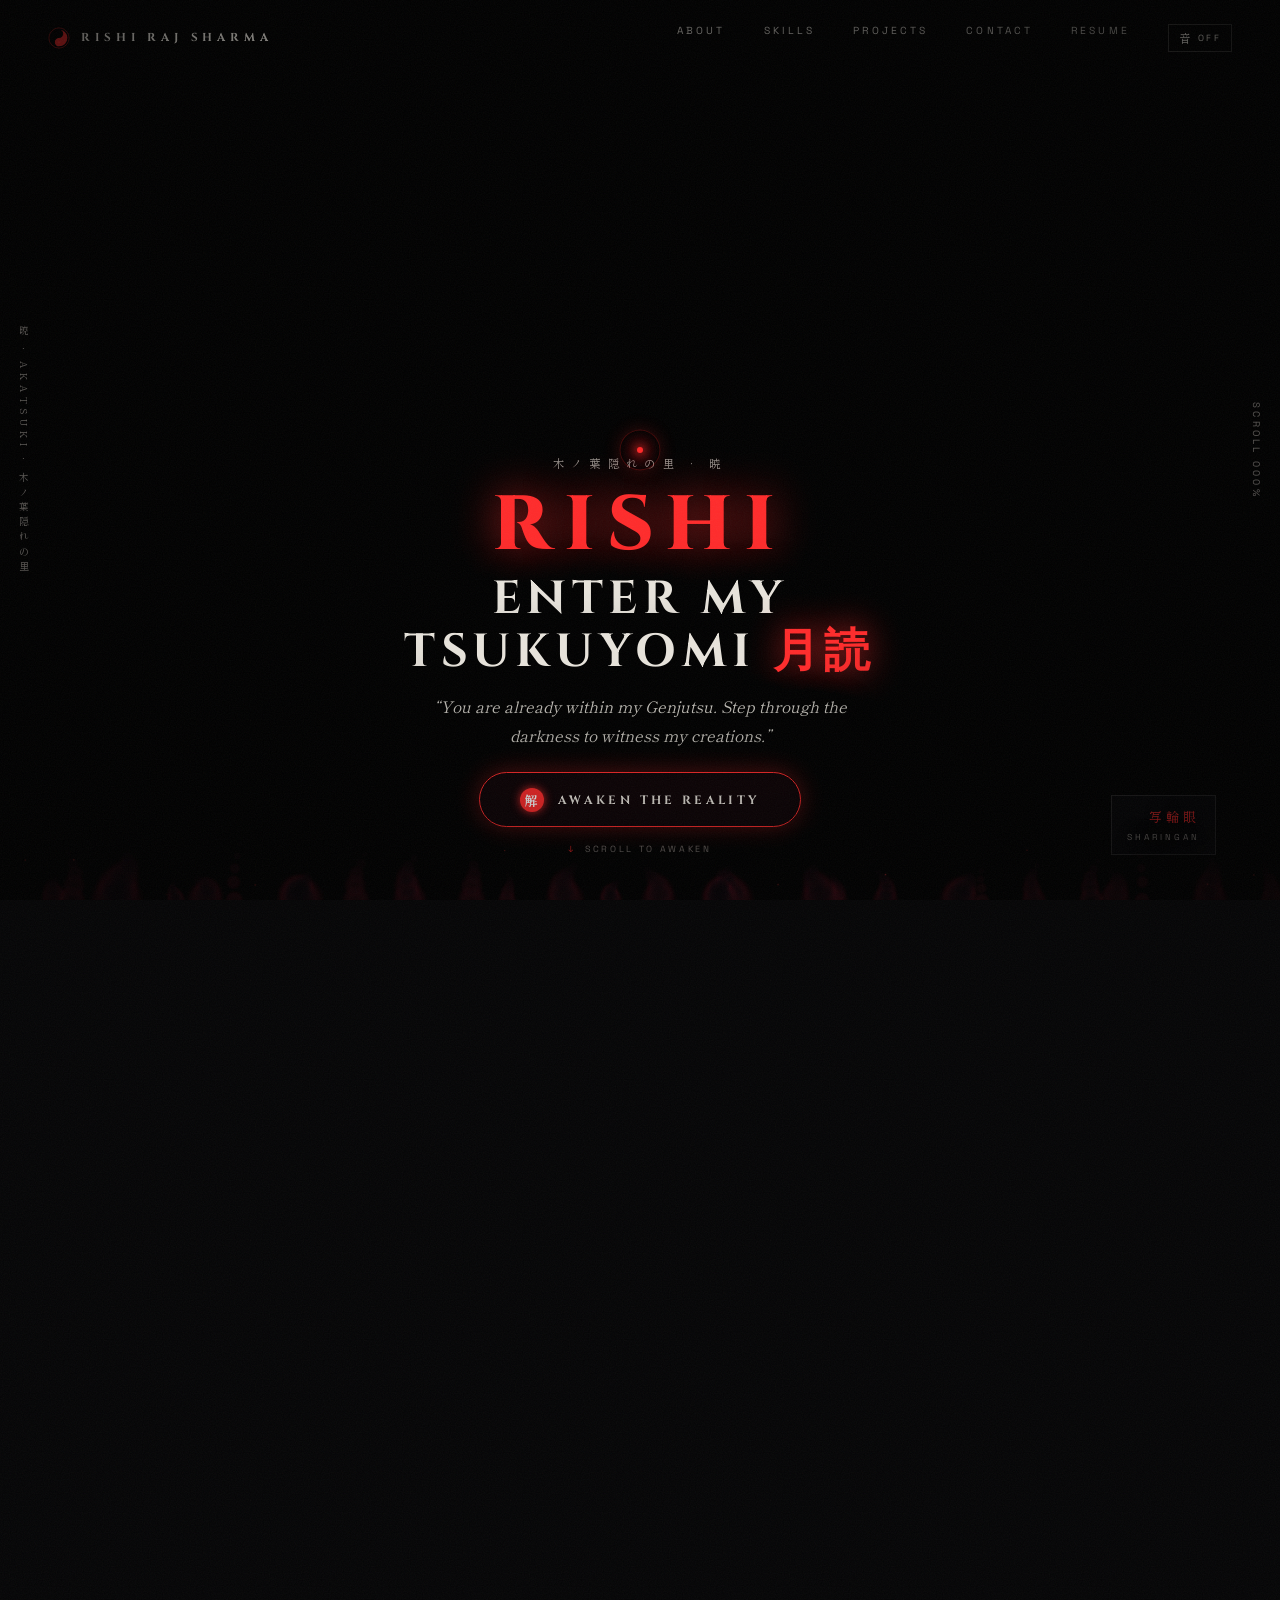
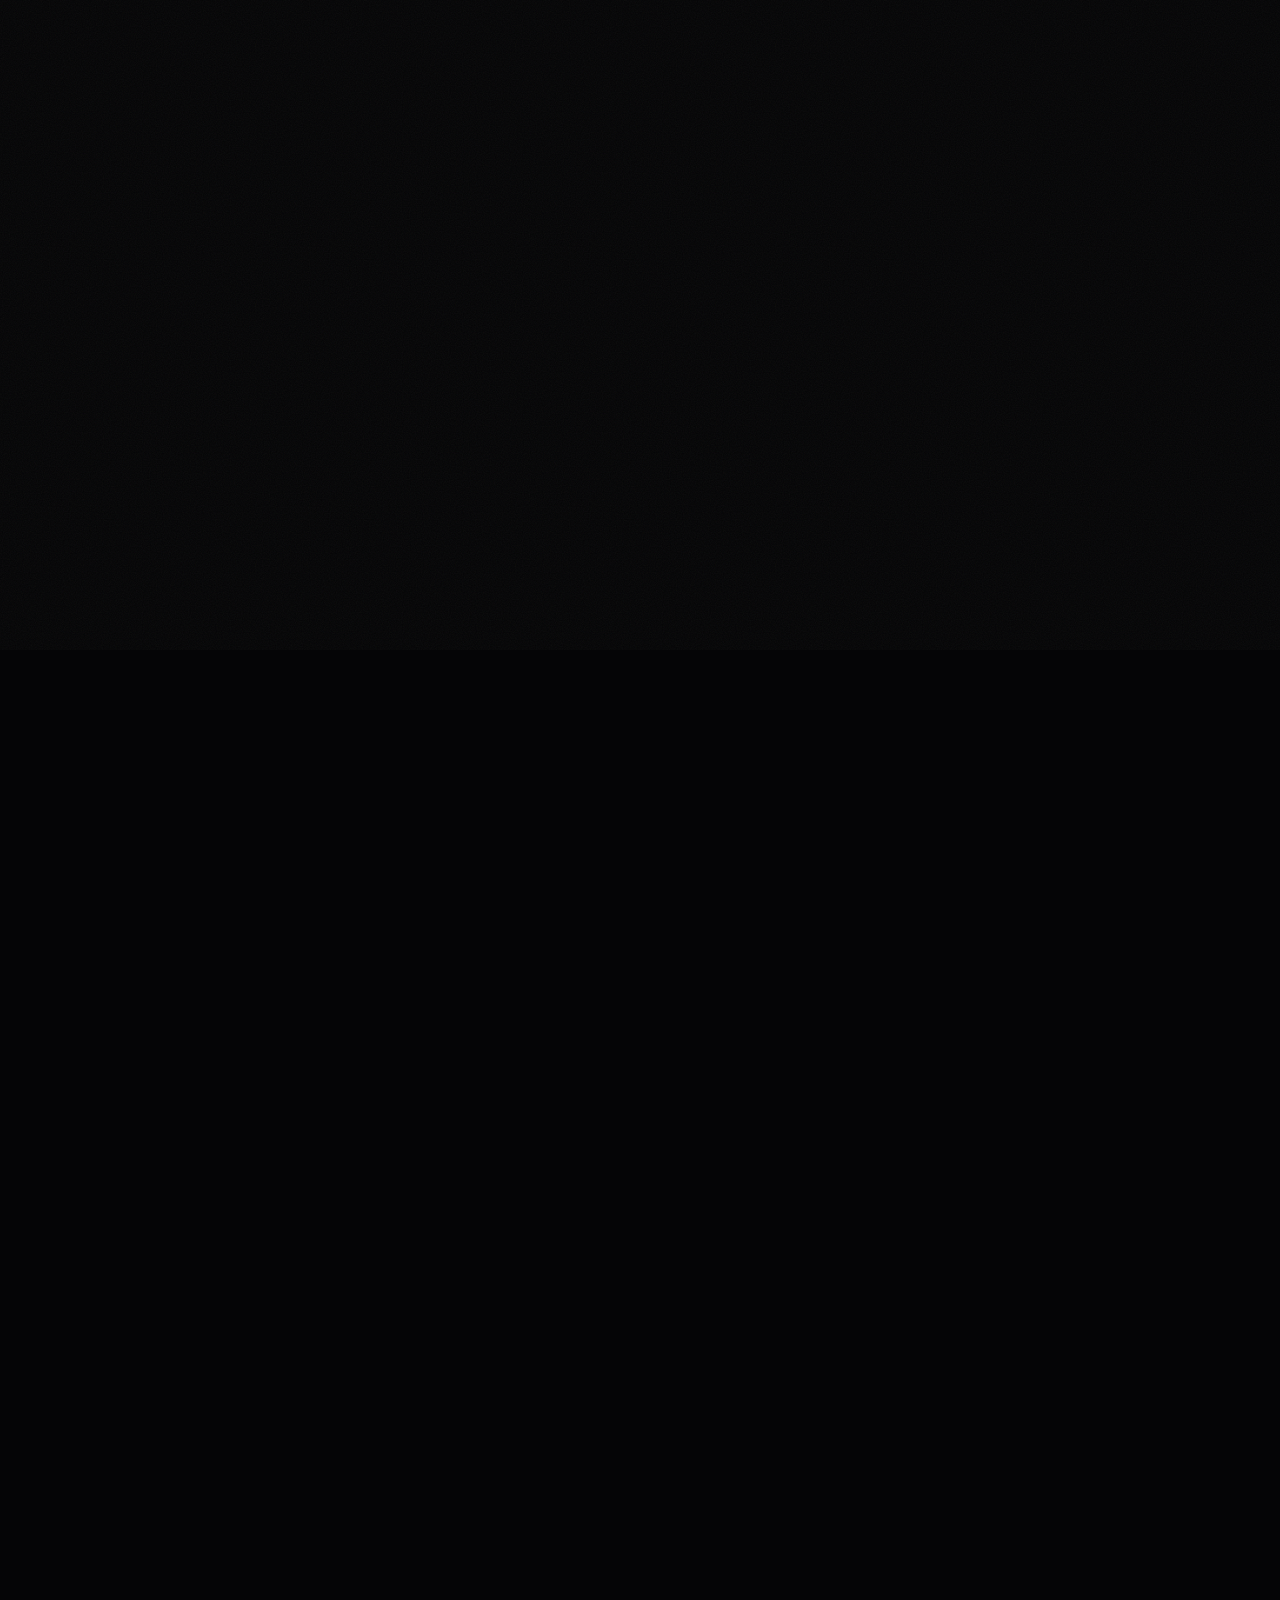
==== index.html @ 1bc24d2b "My Portfolio v1" ====
<!DOCTYPE html>
<html lang="ja">
<head>
<meta charset="UTF-8" />
<meta name="viewport" content="width=device-width, initial-scale=1" />
<title>Rishi Raj Sharma — AI & Product Development Engineer</title>
<link rel="preconnect" href="https://fonts.googleapis.com">
<link rel="preconnect" href="https://fonts.gstatic.com" crossorigin>
<link href="https://fonts.googleapis.com/css2?family=Shippori+Mincho:wght@400;600;800&family=Zen+Kaku+Gothic+New:wght@300;500;900&family=Cinzel:wght@400;700;900&family=Space+Grotesk:wght@300;400;500&display=swap" rel="stylesheet">
<link rel="stylesheet" href="style.css" />
</head>
<body>

<!-- ══════════ PRELOADER ══════════ -->
<div class="loader" id="loader">
  <div class="loader__inner">
    <div class="loader__glyph">写輪眼</div>
    <div class="loader__bar"><span id="loaderFill"></span></div>
    <div class="loader__meta">
      <span>起動中 / INITIALIZING</span>
      <span id="loaderPct">00</span>
    </div>
  </div>
</div>

<!-- ══════════ AMBIENT LAYERS ══════════ -->
<div class="grain" aria-hidden="true"></div>
<div class="vignette" aria-hidden="true"></div>
<div class="scanlines" aria-hidden="true"></div>

<!-- ══════════ AMATERASU — 黒炎 / BLACK FLAME HEM ══════════ -->
<div class="amaterasu-bed" aria-hidden="true"></div>
<canvas class="amaterasu" id="amaterasuCanvas" aria-hidden="true"></canvas>

<!-- ══════════ STORM ══════════ -->
<div class="storm" aria-hidden="true">
  <div class="storm__flash" id="stormFlash"></div>
  <svg class="storm__bolt" id="stormBolt" viewBox="0 0 1000 1000" preserveAspectRatio="none">
    <path id="boltPath" d="" fill="none" stroke="#fff" stroke-width="2"
          stroke-linejoin="round" stroke-linecap="round"/>
    <path id="boltGlow" d="" fill="none" stroke="#9fd8ff" stroke-width="9"
          stroke-linejoin="round" stroke-linecap="round" opacity=".45"/>
  </svg>
</div>

<!-- ══════════ CURSOR ══════════ -->
<div class="cursor" id="cursor" aria-hidden="true">
  <div class="cursor-aura"></div>
  <div class="cursor-dot"></div>
</div>

<!-- ══════════ FIXED CHROME ══════════ -->
<header class="chrome">
  <div class="chrome__mark" id="chromeLogo" style="cursor: pointer;" title="うちはリシ · RISHI RAJ SHARMA">
    <svg viewBox="0 0 100 100" class="uchiwa" aria-hidden="true">
      <circle cx="50" cy="50" r="46" fill="none" stroke="currentColor" stroke-width="2"/>
      <path d="M50 12 A38 38 0 0 1 50 88 A19 19 0 0 1 50 50 A19 19 0 0 0 50 12Z" fill="currentColor" opacity=".9"/>
      <circle cx="50" cy="31" r="6" fill="var(--ink)"/>
      <circle cx="50" cy="69" r="6" fill="currentColor"/>
    </svg>
    <span>RISHI RAJ SHARMA</span>
  </div>
  <nav class="chrome__nav">
    <a href="#about" data-jp="経歴">ABOUT</a>
    <a href="#eyes" data-jp="能力">SKILLS</a>
    <a href="#projects" data-jp="術">PROJECTS</a>
    <a href="#contact" data-jp="交信">CONTACT</a>
    <a href="/resume.pdf" download="Rishi_Raj_Sharma_Resume.pdf" target="_blank" data-jp="目録" class="nav-resume">RESUME</a>
    
    <div class="sound-widget" id="soundWidget">
      <button class="chrome__sound" id="soundToggle" type="button"
              aria-pressed="false" title="環境音 / ambient theme">
        <span class="chrome__sound-jp">音</span>
        <span class="chrome__sound-state" id="soundState">OFF</span>
      </button>

      <!-- Volume control popover -->
      <div class="sound-panel" id="soundPanel" aria-hidden="true">
        <div class="sound-panel__head">
          <span class="sound-panel__title">音量設定 · AUDIO</span>
          <span class="sound-panel__track">うちはイタチ · SENYA</span>
        </div>
        <div class="sound-panel__controls">
          <input type="range" id="volumeSlider" min="0" max="1" step="0.02" value="0.35" class="sound-slider" aria-label="Volume Slider">
          <span class="sound-panel__val" id="volumeValue">35%</span>
        </div>
        <div class="sound-panel__actions">
          <button type="button" class="sound-btn-mute" id="quickMuteBtn">🔇 MUTE</button>
        </div>
      </div>
    </div>
  </nav>
</header>

<div class="rail rail--left" aria-hidden="true">
  <span>暁 · AKATSUKI · 木ノ葉隠れの里</span>
</div>
<div class="rail rail--right" aria-hidden="true">
  <span id="railScroll">SCROLL 000%</span>
</div>

<div class="hint" id="hint" style="display: none; pointer-events: none;" aria-hidden="true">
  <span class="hint__jp">下へ</span>
  <span class="hint__line"></span>
  <span class="hint__en">SCROLL TO OPEN HIS EYES</span>
</div>

<main>

<!-- ══════════ ACT I — SCROLL SCRUB ══════════ -->
<section class="scrub" id="scrub">
  <div class="scrub__sticky">
    <canvas id="mainCanvas"></canvas>
    <div class="scrub__glow" id="scrubGlow"></div>

    <!-- phase captions -->
    <div class="phase" data-phase="0">
      <h1 class="phase__jp">静寂</h1>
      <p class="phase__en">SILENCE</p>
      <p class="phase__sub">「一人で背負うと決めた。」 — He chose to carry it alone.</p>
    </div>
    <div class="phase" data-phase="1">
      <h2 class="phase__jp">覚醒</h2>
      <p class="phase__en">AWAKENING</p>
      <p class="phase__sub">「本当の力は、目を開けた者にしか見えない。」</p>
    </div>
    <div class="phase" data-phase="2">
      <h2 class="phase__jp">写輪眼</h2>
      <p class="phase__en">SHARINGAN</p>
      <p class="phase__sub">Three tomoe. Nothing escapes them.</p>
    </div>
    <div class="phase" data-phase="3">
      <h2 class="phase__jp">烏</h2>
      <p class="phase__en">A THOUSAND CROWS</p>
      <p class="phase__sub">「幻術も、真実も、同じ羽で運ばれる。」</p>
    </div>

    <!-- ══════════ TSUKUYOMI AWAKENING TYPOGRAPHY (DIRECT OVERLAY, NO BOX) ══════════ -->
    <div class="tsukuyomi-lockup" id="tsukuyomiLockup">
      <p class="tsukuyomi-kicker">木ノ葉隠れの里 · 暁</p>
      <h1 class="tsukuyomi-title">
        <span class="tsukuyomi-name">RISHI</span>
        <span class="tsukuyomi-realm">ENTER MY TSUKUYOMI <span class="tsukuyomi-kanji">月読</span></span>
      </h1>
      <p class="tsukuyomi-tagline">
        “You are already within my Genjutsu. Step through the darkness to witness my creations.”
      </p>

      <div class="tsukuyomi-action">
        <button class="tsukuyomi-btn" id="enterGenjutsuBtn" type="button" aria-label="Awaken reality">
          <span class="tsukuyomi-btn__seal">解</span>
          <span class="tsukuyomi-btn__text">AWAKEN THE REALITY</span>
        </button>
      </div>

      <div class="tsukuyomi-hint">
        <span class="hint-arrow">↓</span>
        <span>SCROLL TO AWAKEN</span>
      </div>
    </div>

    <canvas id="featherCanvas" class="feathers"></canvas>
  </div>
</section>

<!-- ══════════ ACT I.V — EDITORIAL ABOUT SECTION (NO BOX, NO PHOTO) ══════════ -->
<section class="about-editorial" id="about">
  <div class="about-backdrop-kanji" aria-hidden="true">現実と幻術</div>
  
  <div class="about-container">
    <div class="about-header">
      <span class="about-num">01</span>
      <span class="about-label">IDENTITY · 経歴</span>
      <div class="about-rule"></div>
    </div>

    <div class="about-main">
      <h2 class="about-quote">
        ENGINEERING INTELLIGENT SYSTEMS FROM THE SHADOWS.
      </h2>
      
      <div class="about-identity">
        <h3 class="about-name">RISHI RAJ <span class="kanji-blood">SHARMA</span></h3>
        <p class="about-title">AI & PRODUCT DEVELOPMENT ENGINEER · BITM, BALLARI</p>
      </div>

      <div class="about-grid">
        <div class="about-col">
          <h4 class="about-col-title">THE PHILOSOPHY</h4>
          <p class="about-text">
            Experienced in machine learning and full-stack development. Skilled in Python, Java, TensorFlow, Spring Boot, and building scalable, data-driven applications.
          </p>
          <p class="about-text">
            Strong problem-solving abilities with an unrelenting focus on developing efficient, intelligent, and product-oriented solutions — turning theoretical neural networks into responsive, production-ready tools.
          </p>
          <div class="about-links">
            <a href="/resume.pdf" download="Rishi_Raj_Sharma_Resume.pdf" class="about-link" target="_blank">
              <span>DOWNLOAD RESUME (PDF)</span>
              <span class="about-link-arrow">→</span>
            </a>
            <a href="#eyes" class="about-link">
              <span>EXPLORE SKILLS & JUTSU (EYES)</span>
              <span class="about-link-arrow">↓</span>
            </a>
          </div>
        </div>

        <div class="about-col">
          <h4 class="about-col-title">CREDENTIALS & HONORS</h4>
          <ul class="about-credentials">
            <li class="cred-item">
              <span class="cred-badge">B.E. CSE</span>
              <div class="cred-info">
                <strong>Ballari Institute of Technology and Management (BITM)</strong>
                <p>CSE – AI Engineering · 2023 – 2027</p>
              </div>
            </li>
            <li class="cred-item">
              <span class="cred-badge">CLOUD</span>
              <div class="cred-info">
                <strong>AWS Certified Cloud Practitioner</strong>
                <p>AWS Cloud Architecture & Scalability</p>
              </div>
            </li>
            <li class="cred-item">
              <span class="cred-badge">SIM</span>
              <div class="cred-info">
                <strong>JPMorgan Chase & Co. Software Engineering</strong>
                <p>Enterprise Job Simulation</p>
              </div>
            </li>
            <li class="cred-item">
              <span class="cred-badge">FINACLE</span>
              <div class="cred-info">
                <strong>Edgeverve (Infosys) Finacle Training</strong>
                <p>PostgreSQL, Spring Framework, JUnit & JMeter</p>
              </div>
            </li>
            <li class="cred-item">
              <span class="cred-badge">VISAI '26</span>
              <div class="cred-info">
                <strong>16th International Project Competition</strong>
                <p>AI-based News Sentiment & Classification</p>
              </div>
            </li>
          </ul>
        </div>
      </div>
    </div>
  </div>
</section>

<!-- ══════════ ACT II — MOUSE-TRACKED EYES WITH SKILLS CONSTELLATION ══════════ -->
<section class="eyes" id="eyes">
  <div class="eyes__sticky">
    <canvas id="eyeCanvas"></canvas>
    <div class="eyes__flare" id="eyeFlare"></div>

    <div class="eyes__frame">
      <div class="eyes__label eyes__label--tl">万華鏡写輪眼</div>
      <div class="eyes__label eyes__label--tr">MANGEKYŌ · LIVE TRACK</div>
      <div class="eyes__label eyes__label--bl" id="eyeReadout">視線 左 00.0 / FRAME 00</div>
      <div class="eyes__label eyes__label--br">MOVE CURSOR TO DIRECT HIS GAZE</div>
    </div>

    <!-- ══════════ TOP-CENTER SKILLS HEAD ══════════ -->
    <div class="skills-center-head">
      <span class="skills-kicker">能力 · ARSENAL & CAPABILITIES</span>
      <h2 class="skills-title">TECHNICAL MASTERY</h2>
      <p class="skills-sub">AI Systems · Deep Learning · Distributed Architecture · Cloud & QA</p>
    </div>

    <!-- ══════════ SKILLS & PROJECTS GAZE CONSTELLATION ══════════ -->
    <div class="gaze-constellation" id="gazeConstellation">
      <!-- Left side targets (Cursor on left => Gaze looks left) -->
      <div class="gaze-node gaze-node--tl" data-gaze="0.08">
        <div class="node-badge"><span class="badge-kanji">術</span> PROJECT</div>
        <h3 class="node-title">NEWSROOM AI</h3>
        <p class="node-desc">FastAPI · Gemini API · DistilRoBERTa Emotion NLP · MongoDB</p>
      </div>

      <div class="gaze-node gaze-node--ml" data-gaze="0.00">
        <div class="node-badge"><span class="badge-kanji">眼</span> ML & VISION</div>
        <h3 class="node-title">DEEP LEARNING & CV</h3>
        <p class="node-desc">TensorFlow · CNNs · OpenCV · Scikit-Learn · NumPy</p>
      </div>

      <div class="gaze-node gaze-node--bl" data-gaze="0.15">
        <div class="node-badge"><span class="badge-kanji">核</span> ARCHITECTURE</div>
        <h3 class="node-title">BACKEND & DATA</h3>
        <p class="node-desc">Spring Boot · Django · PostgreSQL · MongoDB · Microservices</p>
      </div>

      <!-- Right side targets (Cursor on right => Gaze looks right) -->
      <div class="gaze-node gaze-node--tr" data-gaze="0.92">
        <div class="node-badge"><span class="badge-kanji">術</span> PROJECT</div>
        <h3 class="node-title">CNN MEDIA PLAYER</h3>
        <p class="node-desc">Gesture Recognition · Neural Networks · Streamlit · Real-time</p>
      </div>

      <div class="gaze-node gaze-node--mr" data-gaze="1.00">
        <div class="node-badge"><span class="badge-kanji">雲</span> CLOUD & QA</div>
        <h3 class="node-title">AWS & TESTING</h3>
        <p class="node-desc">AWS Certified · Docker · JMeter · JUnit · Performance</p>
      </div>

      <div class="gaze-node gaze-node--br" data-gaze="0.85">
        <div class="node-badge"><span class="badge-kanji">道</span> FOUNDATIONS</div>
        <h3 class="node-title">CORE & ALGORITHMS</h3>
        <p class="node-desc">Python · Java · C++ · SQL · DSA · Object-Oriented Design</p>
      </div>
    </div>

    <div class="eyes__copy">
      <h2>其の眼が<span>追う</span></h2>
      <p>Wherever you place your focus, his Sharingan follows.</p>
      <p class="eyes__note">Hover over any skill or project above to guide his gaze</p>
    </div>
  </div>
</section>

<!-- ══════════ ACT III — FLAGSHIP INVENTIONS: PROJECTS SHOWCASE (NO BOXES) ══════════ -->
<section class="projects-editorial" id="projects">
  <div class="projects-backdrop-kanji" aria-hidden="true">忍術の開発</div>

  <div class="projects-container">
    <div class="projects-header">
      <span class="projects-num">03</span>
      <span class="projects-label">FLAGSHIP INVENTIONS · 禁術の開発</span>
      <div class="projects-rule"></div>
    </div>

    <div class="projects-intro">
      <h2 class="projects-heading">
        SYSTEMS FORGED IN THE SHADOWS.
      </h2>
      <p class="projects-tagline">
        Architected for low-latency neural inference, resilient distributed scale, and touchless vision interfaces. Each system represents disciplined, production-focused engineering.
      </p>
    </div>

    <div class="projects-stream">
      <!-- ─── PROJECT 01: NEWSROOM AI ─── -->
      <article class="project-entry" data-project="newsroom">
        <div class="project-entry__watermark" aria-hidden="true">壱</div>
        <div class="project-entry__body">
          <div class="project-entry__meta">
            <span class="project-badge">AI · NLP &amp; SENTIMENT</span>
            <span class="project-spec">STATUS: PRODUCTION · LATENCY &lt;140MS</span>
          </div>

          <h3 class="project-title">
            NEWSROOM <span class="blood-text">AI</span>
            <span class="project-title-jp">ニュースルーム AI</span>
          </h3>

          <p class="project-summary">
            High-performance natural language processing pipeline designed to ingest multi-source public discussions, analyze emotion polarity across 7 nuanced psychological dimensions using DistilRoBERTa, and generate synthesized executive briefs via the Google Gemini API.
          </p>

          <div class="project-tech-pills">
            <span>FastAPI</span>
            <span>DistilRoBERTa NLP</span>
            <span>Google Gemini API</span>
            <span>MongoDB</span>
            <span>Python</span>
            <span>Streamlit</span>
          </div>

          <div class="project-telemetry">
            <div class="telemetry-item">
              <span class="telemetry-label">INFERENCE ENGINE</span>
              <span class="telemetry-val">DistilRoBERTa Multi-Class Classifier</span>
            </div>
            <div class="telemetry-item">
              <span class="telemetry-label">EXECUTIVE SYNTHESIS</span>
              <span class="telemetry-val">Google Gemini Generative AI</span>
            </div>
            <div class="telemetry-item">
              <span class="telemetry-label">DATA PIPELINE</span>
              <span class="telemetry-val">FastAPI Async + MongoDB Clusters</span>
            </div>
          </div>

          <div class="project-actions">
            <a href="https://github.com/Risshhhiiii/Comments-Sentiment-Analysis-And-Summarizer---Newsroom-AI" target="_blank" rel="noopener noreferrer" class="project-link-btn">
              <span class="link-seal">印</span>
              <span class="link-text">VIEW REPOSITORY ON GITHUB</span>
              <span class="link-arrow">↗</span>
            </a>
          </div>
        </div>
      </article>

      <!-- ─── PROJECT 02: DISTRIBUTED MICROSERVICES ─── -->
      <article class="project-entry" data-project="microservices">
        <div class="project-entry__watermark" aria-hidden="true">弐</div>
        <div class="project-entry__body">
          <div class="project-entry__meta">
            <span class="project-badge">ARCHITECTURE · SPRING CLOUD</span>
            <span class="project-spec">DECENTRALIZED · DISTRIBUTED TRACING</span>
          </div>

          <h3 class="project-title">
            HOSPITAL MANAGEMENT <span class="blood-text">MICROSERVICES</span>
            <span class="project-title-jp">分散型マイクロサービス</span>
          </h3>

          <p class="project-summary">
            Enterprise-grade decentralized healthcare application architected on Spring Boot and Spring Cloud. Features dynamic Eureka service discovery, a reactive API Gateway with downstream JWT authorization &amp; identity injection, resilient inter-service WebClient communication, and end-to-end Zipkin/Micrometer distributed tracing.
          </p>

          <div class="project-tech-pills">
            <span>Spring Boot</span>
            <span>Spring Cloud Gateway</span>
            <span>Eureka Discovery</span>
            <span>PostgreSQL</span>
            <span>Zipkin &amp; Brave</span>
            <span>JWT Security</span>
          </div>

          <div class="project-telemetry">
            <div class="telemetry-item">
              <span class="telemetry-label">GATEWAY SECURITY</span>
              <span class="telemetry-val">Reactive Filter + Header Propagation (Port 9191)</span>
            </div>
            <div class="telemetry-item">
              <span class="telemetry-label">SERVICE REGISTRY</span>
              <span class="telemetry-val">Eureka Server Dynamic Routing (Port 8761)</span>
            </div>
            <div class="telemetry-item">
              <span class="telemetry-label">OBSERVABILITY</span>
              <span class="telemetry-val">Micrometer + Zipkin Request Tracing</span>
            </div>
          </div>

          <div class="project-actions">
            <a href="https://github.com/Risshhhiiii/Hospital-Management-System-Using-MicroServices-And-SpringBoot" target="_blank" rel="noopener noreferrer" class="project-link-btn">
              <span class="link-seal">印</span>
              <span class="link-text">VIEW REPOSITORY ON GITHUB</span>
              <span class="link-arrow">↗</span>
            </a>
          </div>
        </div>
      </article>

      <!-- ─── PROJECT 03: CNN VISION MEDIA PLAYER ─── -->
      <article class="project-entry" data-project="cnn">
        <div class="project-entry__watermark" aria-hidden="true">参</div>
        <div class="project-entry__body">
          <div class="project-entry__meta">
            <span class="project-badge">VISION · DEEP LEARNING</span>
            <span class="project-spec">REAL-TIME 30 FPS · TOUCHLESS HCI</span>
          </div>

          <h3 class="project-title">
            CNN VISION <span class="blood-text">MEDIA CONTROLLER</span>
            <span class="project-title-jp">畳み込みニューラルネット</span>
          </h3>

          <p class="project-summary">
            Touchless human-computer interface driven by deep Convolutional Neural Networks and OpenCV. Analyzes live video feeds to segment and recognize dynamic hand gestures, translating physical finger postures directly into real-time media player commands (play, pause, volume modulation, seek) with zero physical contact.
          </p>

          <div class="project-tech-pills">
            <span>Python</span>
            <span>TensorFlow / Keras</span>
            <span>OpenCV</span>
            <span>2D CNN Models</span>
            <span>Computer Vision</span>
            <span>Real-time Stream</span>
          </div>

          <div class="project-telemetry">
            <div class="telemetry-item">
              <span class="telemetry-label">NEURAL BACKBONE</span>
              <span class="telemetry-val">Custom 2D Convolutional Net (.h5 / .hdf5)</span>
            </div>
            <div class="telemetry-item">
              <span class="telemetry-label">STREAM PROCESSING</span>
              <span class="telemetry-val">OpenCV Frame Segmentation (30 FPS)</span>
            </div>
            <div class="telemetry-item">
              <span class="telemetry-label">CONTROL MAPPING</span>
              <span class="telemetry-val">Touchless Gesture Dispatch Pipeline</span>
            </div>
          </div>

          <div class="project-actions">
            <a href="https://github.com/Risshhhiiii/CNN-Based-Media-Player" target="_blank" rel="noopener noreferrer" class="project-link-btn">
              <span class="link-seal">印</span>
              <span class="link-text">VIEW REPOSITORY ON GITHUB</span>
              <span class="link-arrow">↗</span>
            </a>
          </div>
        </div>
      </article>
    </div>
  </div>
</section>

<!-- ══════════ ACT IV — CONTACT: TRANSMISSION FROM THE SHADOWS (REVEAL CANVAS) ══════════ -->
<section class="jutsu contact-reveal" id="contact">
  <!-- background plate revealed under the ghost cursor -->
  <div class="jutsu__reveal" id="jutsuReveal" aria-hidden="true"></div>
  <div class="jutsu__rain" aria-hidden="true"></div>
  <!-- ported reactbits.dev ghost-cursor, raw WebGL -->
  <canvas class="ghost" id="ghostCanvas" aria-hidden="true"></canvas>

  <div class="jutsu__inner contact-container">
    <div class="contact-header">
      <span class="contact-num">04</span>
      <span class="contact-tag">COMMUNICATION · 交信</span>
      <div class="contact-rule"></div>
    </div>

    <div class="contact-grid">
      <div class="contact-left">
        <span class="eyebrow">交信 · DISPATCH FROM THE SHADOWS</span>
        <h2 class="contact-title">
          SEND A CROW<br>INTO THE DARKNESS.
        </h2>
        <p class="contact-desc">
          Whether you have an ambitious AI system to architect, a product engineering opportunity, or wish to discuss intelligent models — step through the Genjutsu and summon a transmission.
        </p>

        <div class="contact-channels">
          <a href="mailto:rishisharma21950@gmail.com" class="channel-item">
            <span class="channel-icon">✉</span>
            <div class="channel-text">
              <span class="channel-label">DIRECT DISPATCH</span>
              <span class="channel-val">rishisharma21950@gmail.com</span>
            </div>
          </a>
          <a href="tel:+916362987264" class="channel-item">
            <span class="channel-icon">📞</span>
            <div class="channel-text">
              <span class="channel-label">TRANSMISSION FREQUENCY</span>
              <span class="channel-val">+91 6362987264</span>
            </div>
          </a>
          <a href="https://www.linkedin.com/in/rishi-raj-sharma-9b5168344" target="_blank" rel="noopener noreferrer" class="channel-item">
            <span class="channel-icon">🔗</span>
            <div class="channel-text">
              <span class="channel-label">LINKEDIN PROFILE</span>
              <span class="channel-val">rishi-raj-sharma-9b5168344</span>
            </div>
          </a>
          <div class="channel-item">
            <span class="channel-icon">📍</span>
            <div class="channel-text">
              <span class="channel-label">STATIONED AT</span>
              <span class="channel-val">BITM, Ballari, Karnataka, India</span>
            </div>
          </div>
        </div>

        <div class="contact-quote">
          <p>「自分を認められない者は、決して成功しない。」</p>
          <cite>— Those who cannot acknowledge their true selves are bound to fail.</cite>
        </div>
      </div>

      <div class="contact-right">
        <form class="scroll-form" id="contactForm">
          <div class="form-title">
            <span>通信の巻物</span>
            <h3>TRANSMIT DISPATCH</h3>
          </div>

          <div class="form-field">
            <label for="contactName">YOUR IDENTITY / NAME</label>
            <input type="text" id="contactName" name="name" placeholder="e.g. Kakashi Hatake" required />
            <span class="field-line"></span>
          </div>

          <div class="form-field">
            <label for="contactEmail">COMMUNICATION CO-ORDINATES / EMAIL</label>
            <input type="email" id="contactEmail" name="email" placeholder="e.g. name@domain.com" required />
            <span class="field-line"></span>
          </div>

          <div class="form-field">
            <label for="contactMsg">THE DISPATCH / MESSAGE</label>
            <textarea id="contactMsg" name="message" rows="4" placeholder="Describe the role, project, or alliance..." required></textarea>
            <span class="field-line"></span>
          </div>

          <button type="submit" class="transmit-btn">
            <span class="transmit-seal">印</span>
            <span class="transmit-text">SUMMON TRANSMISSION</span>
            <span class="transmit-arrow">→</span>
          </button>
          
          <div class="form-status" id="formStatus"></div>
        </form>
      </div>
    </div>

    <div class="jutsu__foot" style="margin-top: 4rem;">
      <span>「命を賭して、里を守る。」</span>
      <span>DISCIPLINE TURNS MODELS INTO REALITY</span>
    </div>
  </div>

  <!-- bottom-right anchor -->
  <div class="jutsu__amaterasu" aria-hidden="true">
    <span class="jutsu__amaterasu-jp">天照</span>
    <span class="jutsu__amaterasu-ro">AMATERASU</span>
    <span class="jutsu__amaterasu-sub">黒炎 · 七日七夜 · 消えぬ火</span>
  </div>
</section>

<!-- ══════════ ACT IV — QUOTE ══════════ -->
<!-- <section class="quote">
  <div class="quote__jp">許せ、サスケ<span class="dots">…</span></div>
  <blockquote>
    <p>“Those who cannot acknowledge their true selves are bound to fail. People live their lives bound by what they accept as correct and true — that's how they define reality.”</p>
    <cite>うちはイタチ · UCHIHA ITACHI</cite>
  </blockquote>
  <div class="quote__mark">これで最後だ</div>
</section> -->

<!-- ══════════ FOOTER ══════════ -->
<!-- <footer id="end">
  <div class="footer__big">木ノ葉の意志</div>
  <div class="footer__row">
    <span>WILL OF FIRE</span>
    <span>六月九日 — 三月二十五日</span>
    <span>「いつまでも、愛してるよ。」</span>
  </div>
</footer> -->

</main>

<!-- ══════════ STICKY BADGE ══════════ -->
<div class="sticky-badge" id="stickyBadge">
  <span class="sticky-badge__jp">写輪眼</span>
  <span class="sticky-badge__en">SHARINGAN</span>
</div>

<script type="module" src="/main.js"></script>
</body>
</html>
---- style.css ----
/* ═══════════════════════════════════════════
   UCHIHA ITACHI — 写輪眼
   ═══════════════════════════════════════════ */

:root{
  --ink:#050506;
  --ink-2:#0b0b0d;
  --bone:#e8e4dc;
  --smoke:#8a8580;
  --blood:#c0121f;
  --blood-hot:#ff2b2b;
  --ember:#ff6a3d;
  --serif:'Shippori Mincho', 'Yu Mincho', serif;
  --gothic:'Zen Kaku Gothic New', sans-serif;
  --display:'Cinzel', serif;
  --mono:'Space Grotesk', sans-serif;
  --ease:cubic-bezier(.22,1,.36,1);
}

*{margin:0;padding:0;box-sizing:border-box}
html{scroll-behavior:smooth}
body{
  background:var(--ink);
  color:var(--bone);
  font-family:var(--gothic);
  overflow-x:hidden;
  -webkit-font-smoothing:antialiased;
}
::selection{background:var(--blood);color:#fff}

/* ── scrollbar ── */
::-webkit-scrollbar{width:6px}
::-webkit-scrollbar-track{background:#000}
::-webkit-scrollbar-thumb{background:linear-gradient(var(--blood),#3a0409)}

/* ═══ PRELOADER ═══ */
.loader{
  position:fixed;inset:0;z-index:999;
  background:var(--ink);
  display:grid;place-items:center;
  transition:opacity .9s var(--ease), visibility .9s;
}
.loader.done{opacity:0;visibility:hidden}
.loader__inner{width:min(420px,72vw);text-align:center}
.loader__glyph{
  font-family:var(--serif);font-size:clamp(3rem,9vw,5.5rem);
  letter-spacing:.22em;color:var(--bone);
  text-shadow:0 0 40px rgba(255,43,43,.35);
  animation:pulseGlyph 2.4s ease-in-out infinite;
}
@keyframes pulseGlyph{
  0%,100%{opacity:.85;text-shadow:0 0 30px rgba(255,43,43,.25)}
  50%{opacity:1;text-shadow:0 0 70px rgba(255,43,43,.75)}
}
.loader__bar{
  height:1px;background:rgba(232,228,220,.14);
  margin:2.2rem 0 .9rem;overflow:hidden;
}
.loader__bar span{
  display:block;height:100%;width:0%;
  background:linear-gradient(90deg,var(--blood),var(--blood-hot));
  box-shadow:0 0 14px var(--blood-hot);
  transition:width .25s linear;
}
.loader__meta{
  display:flex;justify-content:space-between;
  font-family:var(--mono);font-size:.62rem;
  letter-spacing:.3em;color:var(--smoke);
}

/* ═══ AMBIENT ═══ */
.grain{
  position:fixed;inset:-150%;z-index:400;pointer-events:none;
  opacity:.05;
  background-image:url("data:image/svg+xml,%3Csvg xmlns='http://www.w3.org/2000/svg' width='260' height='260'%3E%3Cfilter id='n'%3E%3CfeTurbulence type='fractalNoise' baseFrequency='.85' numOctaves='3'/%3E%3C/filter%3E%3Crect width='100%25' height='100%25' filter='url(%23n)'/%3E%3C/svg%3E");
  animation:grainShift 700ms steps(4) infinite;
}
@keyframes grainShift{
  0%{transform:translate(0,0)}25%{transform:translate(-3%,2%)}
  50%{transform:translate(2%,-3%)}75%{transform:translate(-2%,-2%)}
  100%{transform:translate(3%,3%)}
}
.vignette{
  position:fixed;inset:0;z-index:390;pointer-events:none;
  background:radial-gradient(ellipse at center,transparent 38%,rgba(0,0,0,.72) 100%);
}
/* .scanlines{
  position:fixed;inset:0;z-index:395;pointer-events:none;opacity:.35;
  background:repeating-linear-gradient(180deg,rgba(0,0,0,0) 0 2px,rgba(0,0,0,.22) 2px 3px);
  mix-blend-mode:multiply;
} */

/* ═══ AMATERASU — 黒炎 ═══ */
/* Black fire eats the bottom hem of the viewport. The band is 8% tall; the
   flames are drawn inside it, so nothing above the hem is ever obscured. */
.amaterasu{
  position:fixed;left:0;right:0;bottom:0;z-index:305;
  width:100%;height:8vh;min-height:46px;pointer-events:none;
}
/* the hem sits under the flames so their black bodies have something to
   climb out of instead of floating on the page */
.amaterasu-bed{
  position:fixed;left:0;right:0;bottom:0;z-index:304;
  height:8vh;min-height:46px;pointer-events:none;
  /* kept light enough that copy scrolling through the hem stays readable */
  background:linear-gradient(0deg,
    rgba(0,0,0,.82) 0%,rgba(0,0,0,.5) 40%,rgba(0,0,0,.18) 72%,transparent 100%);
}

/* ═══ STORM ═══ */
.storm{position:fixed;inset:0;z-index:380;pointer-events:none}
.storm__flash{
  position:absolute;inset:0;opacity:0;
  background:
    radial-gradient(ellipse 90% 60% at var(--bx,50%) -12%,rgba(198,228,255,.92),rgba(150,190,235,.28) 42%,transparent 72%),
    linear-gradient(180deg,rgba(210,232,255,.5),transparent 58%);
  mix-blend-mode:screen;
  will-change:opacity;
}
.storm__bolt{
  position:absolute;inset:0;width:100%;height:100%;opacity:0;
  filter:drop-shadow(0 0 14px rgba(180,220,255,.95)) drop-shadow(0 0 42px rgba(120,180,255,.6));
  mix-blend-mode:screen;will-change:opacity;
}

/* ═══ CURSOR (styled in global cursor highlight section) ═══ */

/* ═══ CHROME ═══ */
.chrome{
  position:fixed;top:0;left:0;right:0;z-index:300;
  display:flex;align-items:center;justify-content:space-between;
  padding:1.5rem clamp(1.1rem,4vw,3rem);
  text-shadow:0 2px 22px rgba(0,0,0,.95);
}
.chrome__mark{display:flex;align-items:center;gap:.7rem;color:var(--bone)}
.uchiwa{width:22px;height:22px;color:var(--blood-hot);animation:spinSlow 24s linear infinite}
@keyframes spinSlow{to{transform:rotate(360deg)}}
.chrome__mark span{
  font-family:var(--display);font-size:.72rem;
  letter-spacing:.42em;font-weight:700;
}
.chrome__nav{display:flex;gap:clamp(1rem,3vw,2.4rem)}
.chrome__nav a{
  position:relative;text-decoration:none;color:var(--bone);
  font-family:var(--mono);font-size:.64rem;letter-spacing:.3em;
  opacity:.65;transition:opacity .3s;
}
.chrome__nav a::before{
  content:attr(data-jp);
  position:absolute;left:50%;top:-1.05rem;transform:translateX(-50%) translateY(4px);
  font-family:var(--serif);font-size:.7rem;color:var(--blood-hot);
  opacity:0;transition:.35s var(--ease);
}
.chrome__nav a:hover{opacity:1}
.chrome__nav a:hover::before{opacity:1;transform:translateX(-50%) translateY(0)}
.chrome__sound{
  display:flex;align-items:center;gap:.45rem;cursor:pointer;
  background:none;border:1px solid rgba(232,228,220,.22);
  padding:.3rem .6rem;color:var(--bone);
  font-family:var(--mono);font-size:.56rem;letter-spacing:.28em;
  transition:border-color .35s,color .35s,background .35s;
}
.chrome__sound-jp{font-family:var(--serif);letter-spacing:0;font-size:.72rem}
.chrome__sound:hover{border-color:rgba(255,43,43,.7)}
.chrome__sound[aria-pressed="true"]{
  border-color:var(--blood-hot);color:var(--blood-hot);
  background:rgba(192,18,31,.12);
}

/* ═══ SIDE RAILS ═══ */
.rail{
  position:fixed;top:0;bottom:0;z-index:300;width:clamp(1.1rem,4vw,3rem);
  display:grid;place-items:center;pointer-events:none;
  text-shadow:0 2px 22px rgba(0,0,0,.95);
}
.rail--left{left:0}
.rail--right{right:0}
.rail span{
  writing-mode:vertical-rl;
  font-family:var(--mono);font-size:.6rem;letter-spacing:.34em;
  color:var(--smoke);white-space:nowrap;
}
.rail--left span{font-family:var(--serif);letter-spacing:.5em}

/* ═══ SCROLL HINT ═══ */
.hint{
  position:fixed;left:50%;bottom:2rem;transform:translateX(-50%);
  z-index:300;display:flex;flex-direction:column;align-items:center;gap:.55rem;
  transition:opacity .6s;text-shadow:0 2px 22px rgba(0,0,0,.95);
  pointer-events:none !important;
  display:none !important;
}
.hint *{pointer-events:none !important}
.hint.hide{opacity:0}
.hint__jp{font-family:var(--serif);font-size:.78rem;letter-spacing:.3em;color:var(--bone)}
.hint__line{
  width:1px;height:40px;
  background:linear-gradient(var(--blood-hot),transparent);
  animation:drip 2s var(--ease) infinite;
}
@keyframes drip{
  0%{transform:scaleY(0);transform-origin:top;opacity:0}
  40%{transform:scaleY(1);opacity:1}
  100%{transform:scaleY(1);transform-origin:bottom;opacity:0}
}
.hint__en{font-family:var(--mono);font-size:.56rem;letter-spacing:.34em;color:var(--smoke)}

/* ═══ STICKY BADGE — pinned 10% from bottom-right ═══ */
.sticky-badge{
  position:fixed;right:5%;bottom:5%;z-index:310;
  display:flex;flex-direction:column;align-items:flex-end;gap:.3rem;
  padding:.7rem .95rem;
  border:1px solid rgba(232,228,220,.14);
  background:rgba(11,11,13,.72);
  backdrop-filter:blur(6px);
  text-shadow:0 2px 22px rgba(0,0,0,.95);
  transition:border-color .5s var(--ease),transform .5s var(--ease);
}
.sticky-badge:hover{border-color:var(--blood-hot);transform:translateY(-3px)}
.sticky-badge__jp{
  font-family:var(--serif);font-size:.82rem;letter-spacing:.3em;
  color:var(--blood-hot);
}
.sticky-badge__en{
  font-family:var(--mono);font-size:.54rem;letter-spacing:.34em;color:var(--smoke);
}
@media (max-width:720px){
  .sticky-badge{right:5%;bottom:5%}
}

/* ═══════════ ACT I — SCRUB / HERO LANDING ═══════════ */
.scrub{height:100vh;min-height:100vh;position:relative}
.scrub__sticky{
  position:relative;height:100vh;width:100%;
  overflow:hidden;background:#000;
}
#mainCanvas{
  position:absolute;inset:0;width:100%;height:100%;
  display:block;
  filter:contrast(1.06) saturate(1.05);
}
.scrub__glow{
  position:absolute;inset:0;pointer-events:none;opacity:0;
  background:radial-gradient(circle at 50% 44%,rgba(255,43,43,.32),transparent 46%);
  mix-blend-mode:screen;
}
.feathers{position:absolute;inset:0;width:100%;height:100%;pointer-events:none;z-index:2}
/* scrim guarantees caption contrast over the brightest frames */
.scrub__sticky::after{
  content:'';position:absolute;inset:0;z-index:1;pointer-events:none;
  background:
    linear-gradient(90deg,rgba(0,0,0,.78) 0%,rgba(0,0,0,.42) 30%,transparent 56%),
    linear-gradient(0deg,rgba(0,0,0,.72) 0%,transparent 42%),
    linear-gradient(180deg,rgba(0,0,0,.6) 0%,transparent 22%);
}

/* phase captions */
.phase{
  position:absolute;left:clamp(2rem,7vw,7rem);top:50%;
  transform:translateY(calc(-50% + var(--y,0px)));
  opacity:0;pointer-events:none;max-width:min(30ch,42vw);
  z-index:3;text-shadow:0 2px 34px rgba(0,0,0,.95),0 0 8px rgba(0,0,0,.7);
}
.phase__jp{
  font-family:var(--serif);font-weight:800;
  font-size:clamp(3rem,7.5vw,7rem);line-height:.92;
  letter-spacing:.06em;
}
.phase__en{
  font-family:var(--display);font-weight:700;
  font-size:clamp(.66rem,1.05vw,.82rem);letter-spacing:.36em;
  margin:1rem 0 .8rem;color:var(--blood-hot);white-space:nowrap;
}
.phase__sub{
  font-family:var(--serif);font-size:clamp(.76rem,1.05vw,.92rem);
  line-height:1.9;color:rgba(232,228,220,.72);
}

/* title lockup */
.titleblock{
  position:absolute;left:50%;bottom:19vh;transform:translateX(-50%);
  text-align:center;pointer-events:none;z-index:3;
  text-shadow:0 2px 40px rgba(0,0,0,.95),0 0 10px rgba(0,0,0,.8);
}
.titleblock__kicker{
  font-family:var(--serif);font-size:.7rem;letter-spacing:.6em;
  color:rgba(232,228,220,.6);margin-bottom:1rem;
}
.titleblock__jp{
  font-family:var(--serif);font-weight:800;
  font-size:clamp(2.6rem,8vw,6.4rem);line-height:1;
  letter-spacing:.1em;
}
.titleblock__jp span{
  color:var(--blood-hot);
  text-shadow:0 0 44px rgba(255,43,43,.55);
}
.titleblock__en{
  font-family:var(--display);font-weight:400;
  font-size:clamp(.6rem,1.2vw,.8rem);letter-spacing:.42em;
  margin-top:1rem;color:rgba(232,228,220,.7);
}

/* ═══════════ ACT II — EYES ═══════════ */
.eyes{height:120vh;position:relative;background:#000}
.eyes__sticky{
  position:sticky;top:0;height:100vh;width:100%;
  overflow:hidden;display:grid;place-items:center;
}
/* deliberately static — only the frame changes, never the framing */
#eyeCanvas{
  position:absolute;top:50%;left:50%;
  width:100%;height:100%;
  transform:translate(-50%,-50%);
  filter:contrast(1.1) saturate(1.15);
}
.eyes__flare{
  position:absolute;inset:0;pointer-events:none;
  background:radial-gradient(circle 300px at var(--mx,50%) var(--my,50%),
             rgba(255,43,43,.16),transparent 70%);
  mix-blend-mode:screen;
}
.eyes__frame{
  position:absolute;pointer-events:none;
  top:clamp(4.6rem,9vh,6.4rem);bottom:clamp(2.6rem,6vh,4rem);
  left:clamp(2.6rem,5vw,4.2rem);right:clamp(2.6rem,5vw,4.2rem);
}
.eyes__frame::before,.eyes__frame::after{
  content:'';position:absolute;width:46px;height:46px;
  border:1px solid rgba(255,43,43,.5);
}
.eyes__frame::before{top:0;left:0;border-right:0;border-bottom:0}
.eyes__frame::after{bottom:0;right:0;border-left:0;border-top:0}
.eyes__label{
  position:absolute;font-family:var(--mono);
  font-size:.58rem;letter-spacing:.28em;color:rgba(232,228,220,.55);
}
.eyes__label--tl{top:-.4rem;left:3.6rem;font-family:var(--serif);letter-spacing:.4em;color:var(--blood-hot)}
.eyes__label--tr{top:-.4rem;right:3.6rem}
.eyes__label--bl{bottom:-.4rem;left:3.6rem;color:var(--blood-hot)}
.eyes__label--br{bottom:-.4rem;right:3.6rem}
.eyes__copy{
  position:relative;z-index:3;text-align:center;
  transform:translateY(26vh);
  text-shadow:0 2px 40px rgba(0,0,0,.95),0 0 12px rgba(0,0,0,.85);
}
.eyes__copy h2{
  font-family:var(--serif);font-weight:800;
  font-size:clamp(2.4rem,6.5vw,5rem);letter-spacing:.12em;
}
.eyes__copy h2 span{color:var(--blood-hot)}
.eyes__copy p{
  font-family:var(--serif);font-size:.82rem;letter-spacing:.16em;
  color:rgba(232,228,220,.6);margin-top:1rem;
}
.eyes__note{
  font-family:var(--mono)!important;font-size:.54rem!important;
  letter-spacing:.28em!important;color:rgba(232,228,220,.3)!important;
  margin-top:.7rem!important;
}

/* ═══════════ ACT III — JUTSU ═══════════ */
.jutsu{
  position:relative;isolation:isolate;overflow:hidden;
  padding:clamp(7rem,16vh,12rem) clamp(1.4rem,6vw,6rem) clamp(13rem,30vh,21rem);
  background:
    radial-gradient(ellipse at 50% -10%,rgba(192,18,31,.14),transparent 55%),
    var(--ink);
  border-top:1px solid rgba(232,228,220,.07);
}
.jutsu__inner{position:relative;z-index:3}

/* background plate that the ghost cursor burns open */
.jutsu__reveal{
  position:absolute;inset:0;z-index:0;pointer-events:none;
  background:url("/frames/storm.jpg") center/cover no-repeat;
  opacity:0;transition:opacity .8s var(--ease);
  /* the hole follows the pointer; radius grows on card hover */
  -webkit-mask-image:radial-gradient(circle var(--r,280px) at var(--rx,50%) var(--ry,50%),
      #000 0%,rgba(0,0,0,.72) 38%,rgba(0,0,0,.22) 66%,transparent 82%);
  mask-image:radial-gradient(circle var(--r,280px) at var(--rx,50%) var(--ry,50%),
      #000 0%,rgba(0,0,0,.72) 38%,rgba(0,0,0,.22) 66%,transparent 82%);
  -webkit-mask-repeat:no-repeat;mask-repeat:no-repeat;
  /* the plate's white rain would blow out under the additive ghost */
  filter:saturate(1.25) contrast(1.18) brightness(.55);
}
.jutsu.lit .jutsu__reveal{opacity:1}
/* red bleed so the reveal reads as sharingan light, not a photo swap */
.jutsu__rain{
  position:absolute;inset:0;z-index:1;pointer-events:none;opacity:0;
  transition:opacity .8s var(--ease);
  background:radial-gradient(circle var(--r,280px) at var(--rx,50%) var(--ry,50%),
      rgba(192,18,31,.17),rgba(120,8,16,.07) 55%,transparent 78%);
  mix-blend-mode:screen;
}
.jutsu.lit .jutsu__rain{opacity:1}

/* ported ghost cursor */
.ghost{
  position:absolute;inset:0;z-index:2;width:100%;height:100%;
  pointer-events:none;mix-blend-mode:screen;opacity:0;
  transition:opacity .6s var(--ease);
}
.jutsu.lit .ghost{opacity:1}

.jutsu__head{max-width:56ch;margin-bottom:clamp(3rem,8vh,6rem)}
.eyebrow{
  display:inline-block;font-family:var(--mono);font-size:.6rem;
  letter-spacing:.42em;color:var(--blood-hot);margin-bottom:1.4rem;
}
.jutsu__head h2{
  font-family:var(--serif);font-weight:800;
  font-size:clamp(2rem,5vw,3.6rem);letter-spacing:.08em;line-height:1.3;
}
.jutsu__head p{
  font-family:var(--serif);margin-top:1.4rem;line-height:2;
  font-size:.9rem;color:rgba(232,228,220,.58);
}
.jutsu__grid{
  display:grid;gap:1px;background:rgba(232,228,220,.09);
  grid-template-columns:repeat(auto-fit,minmax(255px,1fr));
  border:1px solid rgba(232,228,220,.09);
}
.card{
  background:var(--ink-2);padding:clamp(1.8rem,3.4vw,2.8rem);
  position:relative;overflow:hidden;
  transition:background .5s var(--ease);
  min-height:330px;display:flex;flex-direction:column;
}
.card::after{
  content:'';position:absolute;inset:0;
  background:radial-gradient(circle at 50% 120%,rgba(192,18,31,.4),transparent 62%);
  opacity:0;transition:opacity .55s var(--ease);
}
.card:hover{background:#0f0b0c}
.card:hover::after{opacity:1}
.card>*{position:relative;z-index:2}
.card__num{
  font-family:var(--mono);font-size:.58rem;letter-spacing:.34em;
  color:var(--smoke);
}
.card__jp{
  font-family:var(--serif);font-weight:800;
  font-size:clamp(2rem,3.4vw,2.9rem);letter-spacing:.08em;
  margin:auto 0 .5rem;
  transition:color .45s var(--ease),text-shadow .45s var(--ease);
}
.card:hover .card__jp{color:var(--blood-hot);text-shadow:0 0 34px rgba(255,43,43,.5)}
.card__ro{
  font-family:var(--display);font-weight:700;font-size:.64rem;
  letter-spacing:.4em;color:var(--smoke);margin-bottom:1.2rem;
}
.card__txt{
  font-family:var(--serif);font-size:.82rem;line-height:2;
  color:rgba(232,228,220,.55);
}
.card__foot{
  margin-top:1.4rem;padding-top:1rem;
  border-top:1px solid rgba(232,228,220,.1);
  font-family:var(--mono);font-size:.54rem;letter-spacing:.26em;
  color:rgba(232,228,220,.34);
  display:flex;align-items:center;gap:.6rem;
}
.card__foot i{
  font-style:normal;font-family:var(--serif);
  font-size:.72rem;letter-spacing:.16em;color:var(--blood-hot);
}

/* head extras */
.jutsu__meta{
  display:flex;flex-wrap:wrap;gap:clamp(1.2rem,3vw,2.6rem);
  margin-top:2.4rem;
}
.jutsu__meta span{
  display:flex;flex-direction:column;gap:.4rem;
  font-family:var(--mono);font-size:.54rem;letter-spacing:.28em;
  color:rgba(232,228,220,.38);
}
.jutsu__meta i{
  font-style:normal;font-family:var(--serif);
  font-size:.95rem;letter-spacing:.18em;color:var(--bone);
}
.jutsu__hint{
  margin-top:2rem;font-family:var(--mono);font-size:.56rem;
  letter-spacing:.3em;color:var(--blood-hot);opacity:.8;
}
.jutsu__foot{
  display:flex;flex-wrap:wrap;justify-content:space-between;gap:1.4rem;
  margin-top:clamp(3rem,7vh,5rem);padding-top:1.6rem;
  border-top:1px solid rgba(232,228,220,.08);
}
.jutsu__foot span:first-child{
  font-family:var(--serif);font-size:1rem;letter-spacing:.2em;
  color:rgba(232,228,220,.75);
}
.jutsu__foot span:last-child{
  font-family:var(--mono);font-size:.54rem;letter-spacing:.28em;
  color:rgba(232,228,220,.34);align-self:flex-end;
}

/* 天照 — bottom right anchor */
.jutsu__amaterasu{
  position:absolute;right:clamp(1rem,4vw,4rem);bottom:clamp(1.4rem,4vh,3rem);
  z-index:3;pointer-events:none;text-align:right;
  display:flex;flex-direction:column;align-items:flex-end;gap:.5rem;
}
.jutsu__amaterasu-jp{
  font-family:var(--serif);font-weight:800;line-height:.86;
  font-size:clamp(3.4rem,11vw,9rem);letter-spacing:.06em;
  color:transparent;
  background:linear-gradient(170deg,rgba(255,43,43,.92),rgba(120,6,12,.35) 62%,rgba(232,228,220,.06));
  -webkit-background-clip:text;background-clip:text;
  filter:drop-shadow(0 0 44px rgba(192,18,31,.5));
}
.jutsu__amaterasu-ro{
  font-family:var(--display);font-weight:700;
  font-size:.62rem;letter-spacing:.5em;color:rgba(232,228,220,.5);
}
.jutsu__amaterasu-sub{
  font-family:var(--serif);font-size:.62rem;letter-spacing:.34em;
  color:rgba(232,228,220,.28);
}

/* ═══════════ ACT IV — QUOTE ═══════════ */
.quote{
  min-height:100vh;display:grid;place-items:center;align-content:center;
  gap:clamp(2rem,5vh,3.5rem);text-align:center;
  padding:clamp(6rem,14vh,10rem) clamp(1.4rem,6vw,6rem);
  position:relative;overflow:hidden;
}
.quote::before{
  content:'写輪眼';position:absolute;inset:0;display:grid;place-items:center;
  font-family:var(--serif);font-weight:800;
  font-size:clamp(12rem,34vw,30rem);color:rgba(232,228,220,.028);
  letter-spacing:.06em;pointer-events:none;
}
.quote__jp{
  font-family:var(--serif);font-weight:800;
  font-size:clamp(2.2rem,6vw,4.6rem);letter-spacing:.14em;
  position:relative;
}
.quote__jp .dots{color:var(--blood-hot)}
.quote blockquote{max-width:62ch;position:relative}
.quote blockquote p{
  font-family:var(--serif);font-size:clamp(.95rem,1.5vw,1.18rem);
  line-height:2.3;color:rgba(232,228,220,.78);
}
.quote cite{
  display:block;margin-top:2rem;font-style:normal;
  font-family:var(--mono);font-size:.6rem;letter-spacing:.4em;color:var(--blood-hot);
}
.quote__mark{
  font-family:var(--serif);font-size:.72rem;letter-spacing:.6em;
  color:var(--smoke);position:relative;
}

/* ═══════════ FOOTER ═══════════ */
footer{
  border-top:1px solid rgba(232,228,220,.08);
  padding:clamp(3rem,8vh,6rem) clamp(1.4rem,6vw,6rem) 3rem;
}
.footer__big{
  font-family:var(--serif);font-weight:800;
  font-size:clamp(2.6rem,12vw,10rem);line-height:1;
  letter-spacing:.06em;
  background:linear-gradient(180deg,rgba(232,228,220,.9),rgba(232,228,220,.06));
  -webkit-background-clip:text;background-clip:text;color:transparent;
  text-align:center;
}
.footer__row{
  display:flex;flex-wrap:wrap;gap:1.2rem;
  justify-content:space-between;margin-top:3rem;
  font-family:var(--mono);font-size:.58rem;letter-spacing:.3em;
  color:var(--smoke);
}
.footer__row span:last-child{font-family:var(--serif);letter-spacing:.24em}

/* scroll-driven parallax + fade (JS owns transform/opacity) */
[data-px],.jutsu__grid .card{will-change:transform,opacity}

/* ═══════════ REVEALS ═══════════ */
[data-reveal]{
  opacity:0;transform:translateY(38px);
  transition:opacity 1s var(--ease),transform 1.1s var(--ease);
  transition-delay:calc(var(--i,0) * 110ms);
}
[data-reveal].in{opacity:1;transform:none}

/* ═══ TSUKUYOMI SCROLL LOCK ON LANDING ═══ */
body.tsukuyomi-locked,
html.tsukuyomi-locked {
  overflow: hidden !important;
  height: 100vh !important;
}

@keyframes btnGlowPulse {
  0% { transform: scale(1); box-shadow: 0 0 25px rgba(255, 43, 43, 0.35); }
  50% { transform: scale(1.06); box-shadow: 0 0 55px rgba(255, 43, 43, 0.95), 0 0 20px #fff; border-color: #fff; }
  100% { transform: scale(1); box-shadow: 0 0 25px rgba(255, 43, 43, 0.35); }
}

/* ═══════════ TSUKUYOMI AWAKENING (DIRECT OVERLAY, NO BOX) ═══════════ */
.tsukuyomi-lockup {
  position: absolute;
  left: 50%;
  bottom: clamp(1.8rem, 5vh, 3.5rem);
  transform: translateX(-50%);
  text-align: center;
  pointer-events: auto;
  z-index: 100;
  max-width: min(78ch, 92vw);
  width: 100%;
  transition: opacity 0.65s cubic-bezier(0.16, 1, 0.3, 1),
              transform 0.65s cubic-bezier(0.16, 1, 0.3, 1),
              filter 0.65s;
  text-shadow: 0 2px 40px rgba(0, 0, 0, 0.95), 0 0 16px rgba(0, 0, 0, 0.9);
}

.tsukuyomi-lockup.dissolved {
  opacity: 0 !important;
  transform: translateX(-50%) translateY(-35px) scale(1.04) !important;
  filter: blur(14px) !important;
  pointer-events: none !important;
}

.tsukuyomi-kicker {
  font-family: var(--serif);
  font-size: 0.72rem;
  letter-spacing: 0.55em;
  color: rgba(232, 228, 220, 0.65);
  margin-bottom: 0.7rem;
}

.tsukuyomi-title {
  margin: 0 0 0.8rem;
  line-height: 1.15;
}

.tsukuyomi-name {
  display: block;
  font-family: var(--display);
  font-weight: 800;
  font-size: clamp(2.4rem, 6vw, 5.2rem);
  letter-spacing: 0.16em;
  color: var(--blood-hot);
  text-shadow: 0 0 45px rgba(255, 43, 43, 0.75), 0 2px 20px rgba(0, 0, 0, 0.9);
  margin-bottom: 0.15rem;
}

.tsukuyomi-realm {
  display: block;
  font-family: var(--display);
  font-weight: 700;
  font-size: clamp(1.4rem, 3.8vw, 2.9rem);
  letter-spacing: 0.12em;
  color: var(--bone);
}

.tsukuyomi-kanji {
  color: var(--blood-hot);
  text-shadow: 0 0 35px rgba(255, 43, 43, 0.85);
  font-weight: 900;
}

.tsukuyomi-tagline {
  font-family: var(--serif);
  font-size: clamp(0.85rem, 1.25vw, 1.05rem);
  line-height: 1.8;
  color: rgba(232, 228, 220, 0.85);
  max-width: 58ch;
  margin: 0 auto 1.4rem;
  font-style: italic;
}

.tsukuyomi-action {
  display: flex;
  justify-content: center;
  margin-bottom: 1rem;
  position: relative;
  z-index: 110;
  pointer-events: auto;
}

.tsukuyomi-btn {
  display: inline-flex;
  align-items: center;
  justify-content: center;
  gap: 0.85rem;
  padding: 0.9rem 2.5rem;
  background: rgba(18, 5, 8, 0.75);
  border: 1px solid var(--blood-hot);
  border-radius: 999px;
  color: var(--bone);
  font-family: var(--display);
  font-size: 0.75rem;
  letter-spacing: 0.28em;
  font-weight: 700;
  cursor: pointer;
  pointer-events: auto;
  position: relative;
  z-index: 120;
  transition: all 0.3s var(--ease);
  box-shadow: 0 0 25px rgba(255, 43, 43, 0.35);
  backdrop-filter: blur(10px);
  user-select: none;
  -webkit-user-select: none;
}

.tsukuyomi-btn.btn-pulse {
  animation: btnGlowPulse 0.6s cubic-bezier(0.16, 1, 0.3, 1) !important;
}

.tsukuyomi-btn * {
  pointer-events: none;
}

.tsukuyomi-btn:hover {
  background: rgba(255, 43, 43, 0.28);
  box-shadow: 0 0 45px rgba(255, 43, 43, 0.7), 0 8px 24px rgba(0, 0, 0, 0.8);
  transform: translateY(-2px) scale(1.02);
}

.tsukuyomi-btn:active {
  transform: translateY(0) scale(0.98);
}

.tsukuyomi-btn__seal {
  display: inline-flex;
  align-items: center;
  justify-content: center;
  width: 24px;
  height: 24px;
  border-radius: 50%;
  background: var(--blood-hot);
  color: #fff;
  font-family: var(--serif);
  font-weight: 800;
  font-size: 0.85rem;
  box-shadow: 0 0 10px rgba(255, 43, 43, 0.9);
}

.tsukuyomi-hint {
  display: flex;
  align-items: center;
  justify-content: center;
  gap: 0.5rem;
  font-family: var(--mono);
  font-size: 0.56rem;
  letter-spacing: 0.3em;
  color: var(--smoke);
  pointer-events: none;
}

.hint-arrow {
  color: var(--blood-hot);
  animation: bounceDown 1.8s infinite;
}

@keyframes bounceDown {
  0%, 100% { transform: translateY(0); }
  50% { transform: translateY(4px); }
}

/* ═══════════ EDITORIAL ABOUT SECTION (NO BOX, NO PHOTO) ═══════════ */
.about-editorial {
  position: relative;
  min-height: 100vh;
  z-index: 10;
  padding: clamp(6rem, 11vw, 10rem) clamp(1.8rem, 6vw, 6rem);
  background: radial-gradient(ellipse at 50% 15%, rgba(28, 7, 12, 0.92) 0%, #060608 75%);
  overflow: hidden;
  box-shadow: 0 -30px 80px rgba(0, 0, 0, 0.95);
}

.about-backdrop-kanji {
  position: absolute;
  right: 2vw;
  top: 6vh;
  font-family: var(--serif);
  font-size: clamp(8rem, 22vw, 22rem);
  color: rgba(255, 43, 43, 0.035);
  font-weight: 900;
  pointer-events: none;
  line-height: 1;
  letter-spacing: -0.05em;
  user-select: none;
  z-index: 0;
}

.about-container {
  max-width: 1280px;
  margin: 0 auto;
  position: relative;
  z-index: 2;
}

.about-header {
  display: flex;
  align-items: center;
  gap: 1.2rem;
  margin-bottom: 2.5rem;
}

.about-num {
  font-family: var(--mono);
  font-size: 0.72rem;
  letter-spacing: 0.25em;
  color: var(--blood-hot);
  font-weight: 700;
}

.about-label {
  font-family: var(--mono);
  font-size: 0.65rem;
  letter-spacing: 0.35em;
  color: var(--smoke);
}

.about-rule {
  flex: 1;
  height: 1px;
  background: linear-gradient(90deg, rgba(255, 43, 43, 0.4), transparent);
}

.about-quote {
  font-family: var(--serif);
  font-size: clamp(2.2rem, 4.8vw, 4.4rem);
  font-weight: 800;
  letter-spacing: 0.03em;
  line-height: 1.15;
  color: var(--bone);
  max-width: 24ch;
  margin: 0 0 1.6rem;
  text-shadow: 0 0 40px rgba(0, 0, 0, 0.9);
}

.about-identity {
  margin-bottom: 3.5rem;
}

.about-name {
  font-family: var(--serif);
  font-size: clamp(1.4rem, 2.5vw, 2rem);
  font-weight: 700;
  letter-spacing: 0.1em;
  color: var(--bone);
  margin: 0 0 0.3rem;
}

.kanji-blood {
  color: var(--blood-hot);
  text-shadow: 0 0 20px rgba(255, 43, 43, 0.6);
}

.about-title {
  font-family: var(--mono);
  font-size: 0.68rem;
  letter-spacing: 0.3em;
  color: var(--smoke);
  margin: 0;
}

.about-grid {
  display: grid;
  grid-template-columns: 1fr 1.15fr;
  gap: clamp(3rem, 6vw, 6.5rem);
}

.about-col-title {
  font-family: var(--mono);
  font-size: 0.64rem;
  letter-spacing: 0.3em;
  color: var(--blood-hot);
  margin: 0 0 1.4rem;
  text-transform: uppercase;
}

.about-text {
  font-family: var(--serif);
  font-size: clamp(0.95rem, 1.25vw, 1.1rem);
  line-height: 1.9;
  color: rgba(232, 228, 220, 0.88);
  margin: 0 0 1.4rem;
}

.about-links {
  display: flex;
  flex-direction: column;
  gap: 1rem;
  margin-top: 2rem;
}

.about-link {
  display: inline-flex;
  align-items: center;
  gap: 0.6rem;
  font-family: var(--display);
  font-size: 0.74rem;
  letter-spacing: 0.22em;
  font-weight: 700;
  color: var(--bone);
  text-decoration: none;
  border-bottom: 1px solid rgba(255, 43, 43, 0.4);
  padding-bottom: 0.4rem;
  width: fit-content;
  transition: all 0.3s;
}

.about-link:hover {
  color: var(--blood-hot);
  border-bottom-color: var(--blood-hot);
  transform: translateX(4px);
}

.about-link-arrow {
  color: var(--blood-hot);
  transition: transform 0.3s;
}

.about-link:hover .about-link-arrow {
  transform: translateX(3px);
}

.about-credentials {
  list-style: none;
  padding: 0;
  margin: 0;
  display: flex;
  flex-direction: column;
  gap: 1.4rem;
}

.cred-item {
  display: flex;
  gap: 1.2rem;
  align-items: flex-start;
  padding-bottom: 1.2rem;
  border-bottom: 1px solid rgba(232, 228, 220, 0.08);
}

.cred-badge {
  font-family: var(--mono);
  font-size: 0.58rem;
  letter-spacing: 0.16em;
  padding: 0.25rem 0.65rem;
  border-radius: 4px;
  background: rgba(255, 43, 43, 0.12);
  border: 1px solid rgba(255, 43, 43, 0.35);
  color: var(--blood-hot);
  font-weight: 700;
  white-space: nowrap;
}

.cred-info strong {
  display: block;
  font-family: var(--serif);
  font-size: clamp(0.92rem, 1.15vw, 1.05rem);
  color: var(--bone);
  margin-bottom: 0.2rem;
}

.cred-info p {
  font-family: var(--mono);
  font-size: 0.64rem;
  letter-spacing: 0.12em;
  color: var(--smoke);
  margin: 0;
}

/* ═══════════ ACT II — SKILLS & PROJECTS GAZE CONSTELLATION ═══════════ */
.gaze-constellation {
  position: absolute;
  inset: 0;
  pointer-events: none;
  z-index: 15;
}

.gaze-node {
  position: absolute;
  pointer-events: auto;
  max-width: 290px;
  padding: 0.85rem 1.2rem;
  background: rgba(10, 11, 15, 0.75);
  backdrop-filter: blur(20px);
  -webkit-backdrop-filter: blur(20px);
  border: 1px solid rgba(232, 228, 220, 0.14);
  border-radius: 12px;
  cursor: pointer;
  transition: all 0.35s cubic-bezier(0.16, 1, 0.3, 1);
  box-shadow: 0 10px 35px rgba(0, 0, 0, 0.85);
}

.gaze-node:hover,
.gaze-node.active-gaze {
  border-color: var(--blood-hot);
  background: rgba(26, 7, 10, 0.9);
  transform: translateY(-4px) scale(1.03);
  box-shadow: 0 0 35px rgba(255, 43, 43, 0.45), 0 12px 30px rgba(0, 0, 0, 0.9);
}

.gaze-node--tl { top: 18%; left: 4%; }
.gaze-node--ml { top: 50%; left: 3%; transform: translateY(-50%); }
.gaze-node--bl { bottom: 16%; left: 4%; }

.gaze-node--tr { top: 18%; right: 4%; text-align: right; }
.gaze-node--mr { top: 50%; right: 3%; transform: translateY(-50%); text-align: right; }
.gaze-node--br { bottom: 16%; right: 4%; text-align: right; }

.node-badge {
  font-family: var(--mono);
  font-size: 0.56rem;
  letter-spacing: 0.22em;
  color: var(--blood-hot);
  font-weight: 700;
  margin-bottom: 0.3rem;
}

.badge-kanji {
  font-family: var(--serif);
  font-weight: 900;
  margin-right: 0.2rem;
}

.node-title {
  font-family: var(--serif);
  font-size: 0.95rem;
  font-weight: 800;
  color: var(--bone);
  margin: 0 0 0.3rem;
  letter-spacing: 0.05em;
}

.node-desc {
  font-family: var(--mono);
  font-size: 0.58rem;
  letter-spacing: 0.08em;
  color: var(--smoke);
  margin: 0;
  line-height: 1.5;
}

/* ═══════════ ACT IV — CONTACT: SEND A CROW ═══════════ */
.contact-itachi {
  position: relative;
  min-height: 100vh;
  z-index: 10;
  padding: clamp(6rem, 11vw, 10rem) clamp(1.8rem, 6vw, 6rem);
  background: radial-gradient(ellipse at 50% 80%, rgba(32, 6, 10, 0.95) 0%, #050507 80%);
  overflow: hidden;
  box-shadow: 0 -30px 80px rgba(0, 0, 0, 0.95);
}

.contact-container {
  max-width: 1280px;
  margin: 0 auto;
  position: relative;
  z-index: 2;
}

.contact-header {
  display: flex;
  align-items: center;
  gap: 1.2rem;
  margin-bottom: 3rem;
}

.contact-num {
  font-family: var(--mono);
  font-size: 0.72rem;
  letter-spacing: 0.25em;
  color: var(--blood-hot);
  font-weight: 700;
}

.contact-tag {
  font-family: var(--mono);
  font-size: 0.65rem;
  letter-spacing: 0.35em;
  color: var(--smoke);
}

.contact-rule {
  flex: 1;
  height: 1px;
  background: linear-gradient(90deg, rgba(255, 43, 43, 0.4), transparent);
}

.contact-grid {
  display: grid;
  grid-template-columns: 1fr 1.15fr;
  gap: clamp(3rem, 6vw, 6rem);
}

.contact-title {
  font-family: var(--serif);
  font-size: clamp(2rem, 4vw, 3.4rem);
  font-weight: 800;
  line-height: 1.18;
  color: var(--bone);
  letter-spacing: 0.03em;
  margin: 0 0 1.4rem;
}

.contact-desc {
  font-family: var(--serif);
  font-size: clamp(0.95rem, 1.2vw, 1.05rem);
  line-height: 1.85;
  color: rgba(232, 228, 220, 0.8);
  margin: 0 0 2.5rem;
}

.contact-channels {
  display: flex;
  flex-direction: column;
  gap: 1.5rem;
  margin-bottom: 2.5rem;
}

.channel-item {
  display: flex;
  align-items: center;
  gap: 1.2rem;
  text-decoration: none;
  color: var(--bone);
  transition: transform 0.3s;
}

.channel-item:hover {
  transform: translateX(4px);
}

.channel-icon {
  width: 40px;
  height: 40px;
  border-radius: 50%;
  display: flex;
  align-items: center;
  justify-content: center;
  background: rgba(255, 43, 43, 0.12);
  border: 1px solid rgba(255, 43, 43, 0.35);
  color: var(--blood-hot);
  font-size: 1.1rem;
}

.channel-text {
  display: flex;
  flex-direction: column;
  gap: 0.2rem;
}

.channel-label {
  font-family: var(--mono);
  font-size: 0.58rem;
  letter-spacing: 0.24em;
  color: var(--smoke);
}

.channel-val {
  font-family: var(--serif);
  font-size: 1rem;
  color: var(--bone);
  letter-spacing: 0.04em;
}

.contact-quote {
  padding: 1.4rem;
  border-left: 2px solid var(--blood-hot);
  background: rgba(255, 255, 255, 0.02);
  margin-top: 2rem;
}

.contact-quote p {
  font-family: var(--serif);
  font-size: 0.92rem;
  color: var(--blood-hot);
  margin: 0 0 0.4rem;
  letter-spacing: 0.1em;
}

.contact-quote cite {
  font-family: var(--serif);
  font-size: 0.8rem;
  color: var(--smoke);
  font-style: italic;
  display: block;
}

.scroll-form {
  background: rgba(14, 15, 20, 0.7);
  backdrop-filter: blur(28px);
  -webkit-backdrop-filter: blur(28px);
  border: 1px solid rgba(255, 43, 43, 0.25);
  border-radius: 18px;
  padding: clamp(2rem, 4vw, 3.2rem);
  box-shadow: 0 25px 80px rgba(0, 0, 0, 0.95), 0 0 40px rgba(255, 43, 43, 0.12);
}

.form-title {
  margin-bottom: 2rem;
}

.form-title span {
  font-family: var(--serif);
  font-size: 0.72rem;
  letter-spacing: 0.35em;
  color: var(--blood-hot);
  display: block;
  margin-bottom: 0.3rem;
}

.form-title h3 {
  font-family: var(--display);
  font-size: 1.1rem;
  letter-spacing: 0.25em;
  color: var(--bone);
  margin: 0;
  font-weight: 700;
}

.form-field {
  position: relative;
  margin-bottom: 2rem;
}

.form-field label {
  display: block;
  font-family: var(--mono);
  font-size: 0.58rem;
  letter-spacing: 0.24em;
  color: var(--smoke);
  margin-bottom: 0.6rem;
}

.form-field input,
.form-field textarea {
  width: 100%;
  background: transparent;
  border: none;
  border-bottom: 1px solid rgba(232, 228, 220, 0.2);
  color: var(--bone);
  font-family: var(--serif);
  font-size: 1rem;
  padding: 0.5rem 0;
  border-radius: 0;
  transition: border-color 0.3s;
}

.form-field input:focus,
.form-field textarea:focus {
  outline: none;
  border-bottom-color: var(--blood-hot);
  box-shadow: 0 1px 0 var(--blood-hot);
}

.transmit-btn {
  display: inline-flex;
  align-items: center;
  gap: 0.85rem;
  width: 100%;
  justify-content: center;
  padding: 1rem 2rem;
  background: linear-gradient(135deg, rgba(255, 43, 43, 0.25), rgba(192, 18, 31, 0.65));
  border: 1px solid var(--blood-hot);
  border-radius: 8px;
  color: var(--bone);
  font-family: var(--display);
  font-size: 0.76rem;
  letter-spacing: 0.26em;
  font-weight: 800;
  cursor: pointer;
  transition: all 0.3s var(--ease);
  box-shadow: 0 0 25px rgba(255, 43, 43, 0.35);
}

.transmit-btn:hover {
  background: linear-gradient(135deg, rgba(255, 43, 43, 0.4), rgba(210, 20, 35, 0.85));
  box-shadow: 0 0 45px rgba(255, 43, 43, 0.7);
  transform: translateY(-2px);
}

.transmit-seal {
  font-family: var(--serif);
  font-size: 1.1rem;
  color: #fff;
}

.form-status {
  margin-top: 1.2rem;
  font-family: var(--mono);
  font-size: 0.65rem;
  letter-spacing: 0.2em;
  text-align: center;
}

/* ═══════════ TOP-CENTER SKILLS HEAD ═══════════ */
.skills-center-head {
  position: absolute;
  top: clamp(3.8rem, 8vh, 5.8rem);
  left: 50%;
  transform: translateX(-50%);
  text-align: center;
  pointer-events: none;
  z-index: 4;
  width: min(92vw, 560px);
}
.skills-kicker {
  display: block;
  font-family: var(--serif);
  font-size: 0.65rem;
  letter-spacing: 0.4em;
  color: var(--blood-hot);
  margin-bottom: 0.35rem;
  text-shadow: 0 0 16px rgba(255, 43, 43, 0.55);
}
.skills-title {
  font-family: var(--display);
  font-weight: 700;
  font-size: clamp(1.2rem, 2.2vw, 1.85rem);
  letter-spacing: 0.24em;
  color: var(--bone);
  text-shadow: 0 2px 24px rgba(0, 0, 0, 0.95), 0 0 10px rgba(255, 43, 43, 0.3);
  margin-bottom: 0.3rem;
}
.skills-sub {
  font-family: var(--mono);
  font-size: 0.58rem;
  letter-spacing: 0.22em;
  color: rgba(232, 228, 220, 0.55);
}

/* ═══════════ GLOBAL THEMATIC CURSOR HIGHLIGHT ═══════════ */
.cursor,
.cursor * {
  pointer-events: none !important;
}

.cursor {
  position: fixed;
  top: 0;
  left: 0;
  z-index: 99999;
  will-change: transform;
  transform: translate3d(-100px, -100px, 0);
}

.cursor-dot {
  position: absolute;
  top: -3px;
  left: -3px;
  width: 6px;
  height: 6px;
  background: var(--blood-hot, #ff2b2b);
  border-radius: 50%;
  box-shadow: 0 0 8px rgba(255, 43, 43, 0.9), 0 0 16px rgba(255, 43, 43, 0.6);
  transition: transform 0.2s cubic-bezier(0.2, 1, 0.3, 1), background-color 0.2s;
}

.cursor-aura {
  position: absolute;
  top: -24px;
  left: -24px;
  width: 48px;
  height: 48px;
  border-radius: 50%;
  background: radial-gradient(circle, rgba(255, 43, 43, 0.28) 0%, rgba(200, 20, 30, 0.12) 45%, transparent 75%);
  border: 1px solid rgba(255, 43, 43, 0.25);
  box-shadow: 0 0 20px rgba(255, 43, 43, 0.2);
  transform: scale(0.85);
  transition: transform 0.28s cubic-bezier(0.2, 1, 0.3, 1), opacity 0.28s, border-color 0.28s;
  pointer-events: none;
}

.cursor.hot .cursor-dot {
  transform: scale(1.5);
  background: #fff;
  box-shadow: 0 0 12px #ff2b2b, 0 0 24px #ff2b2b;
}

.cursor.hot .cursor-aura {
  transform: scale(1.65);
  border-color: rgba(255, 43, 43, 0.65);
  background: radial-gradient(circle, rgba(255, 43, 43, 0.42) 0%, rgba(220, 25, 35, 0.2) 50%, transparent 80%);
  box-shadow: 0 0 32px rgba(255, 43, 43, 0.5);
}

/* ═══════════ CONTACT REVEAL SECTION — FLUSH BOTTOM SYNC ═══════════ */
.contact-reveal {
  min-height: 100vh;
  display: flex;
  flex-direction: column;
  justify-content: space-between;
  box-sizing: border-box;
  padding: clamp(5rem, 9vh, 7.5rem) clamp(1.4rem, 6vw, 6rem) 2rem;
  background: radial-gradient(ellipse at 50% -10%, rgba(192, 18, 31, 0.14), transparent 55%), var(--ink);
}
.contact-reveal .contact-container {
  position: relative;
  z-index: 3;
  display: flex;
  flex-direction: column;
  justify-content: space-between;
  flex: 1;
  width: 100%;
}
.contact-reveal .channel-item,
.contact-reveal .scroll-form {
  background: rgba(11, 11, 13, 0.68);
  backdrop-filter: blur(16px);
  -webkit-backdrop-filter: blur(16px);
  border: 1px solid rgba(255, 43, 43, 0.22);
}
.contact-reveal .channel-item:hover {
  background: rgba(18, 18, 24, 0.85);
  border-color: var(--blood-hot);
}
.contact-reveal .contact-title {
  font-family: var(--serif);
  font-weight: 800;
  font-size: clamp(2rem, 4.5vw, 3.4rem);
  letter-spacing: 0.08em;
  line-height: 1.25;
  color: var(--bone);
  margin-bottom: 1.4rem;
}
.contact-reveal .jutsu__foot {
  margin-top: auto;
  padding-top: 3.5rem;
  padding-bottom: 0.5rem;
  border-top: 1px solid rgba(255, 43, 43, 0.2);
  display: flex;
  justify-content: space-between;
  align-items: center;
  font-family: var(--mono);
  font-size: 0.68rem;
  letter-spacing: 0.26em;
  color: var(--smoke);
}

/* ═══════════ SOUND CONTROL WIDGET & POPOVER ═══════════ */
.sound-widget {
  position: relative;
  display: inline-flex;
  align-items: center;
}

.sound-panel {
  position: absolute;
  top: calc(100% + 14px);
  right: 0;
  width: 250px;
  background: rgba(12, 12, 16, 0.92);
  backdrop-filter: blur(24px);
  -webkit-backdrop-filter: blur(24px);
  border: 1px solid rgba(255, 43, 43, 0.35);
  border-radius: 12px;
  padding: 1.1rem 1.2rem;
  box-shadow: 0 15px 40px rgba(0, 0, 0, 0.95), 0 0 25px rgba(255, 43, 43, 0.15);
  opacity: 0;
  visibility: hidden;
  transform: translateY(-8px);
  transition: all 0.25s var(--ease);
  z-index: 500;
}

.sound-panel.open {
  opacity: 1;
  visibility: visible;
  transform: translateY(0);
}

.sound-panel__head {
  display: flex;
  flex-direction: column;
  gap: 0.2rem;
  margin-bottom: 0.9rem;
  border-bottom: 1px solid rgba(232, 228, 220, 0.08);
  padding-bottom: 0.6rem;
}

.sound-panel__title {
  font-family: var(--mono);
  font-size: 0.58rem;
  letter-spacing: 0.25em;
  color: var(--blood-hot);
  font-weight: 700;
}

.sound-panel__track {
  font-family: var(--serif);
  font-size: 0.72rem;
  letter-spacing: 0.1em;
  color: rgba(232, 228, 220, 0.8);
}

.sound-panel__controls {
  display: flex;
  align-items: center;
  gap: 0.8rem;
  margin-bottom: 0.8rem;
}

.sound-slider {
  flex: 1;
  -webkit-appearance: none;
  appearance: none;
  height: 4px;
  background: rgba(232, 228, 220, 0.18);
  border-radius: 2px;
  outline: none;
}

.sound-slider::-webkit-slider-thumb {
  -webkit-appearance: none;
  appearance: none;
  width: 14px;
  height: 14px;
  border-radius: 50%;
  background: var(--blood-hot);
  box-shadow: 0 0 10px var(--blood-hot);
  cursor: pointer;
  transition: transform 0.15s;
}

.sound-slider::-webkit-slider-thumb:hover {
  transform: scale(1.2);
}

.sound-panel__val {
  font-family: var(--mono);
  font-size: 0.68rem;
  color: var(--bone);
  min-width: 32px;
  text-align: right;
}

.sound-panel__actions {
  display: flex;
  justify-content: flex-end;
}

.sound-btn-mute {
  background: rgba(255, 43, 43, 0.12);
  border: 1px solid rgba(255, 43, 43, 0.35);
  color: var(--bone);
  font-family: var(--mono);
  font-size: 0.56rem;
  letter-spacing: 0.18em;
  padding: 0.35rem 0.8rem;
  border-radius: 4px;
  cursor: pointer;
  transition: all 0.2s;
}

.sound-btn-mute:hover {
  background: var(--blood-hot);
  color: #fff;
  box-shadow: 0 0 12px var(--blood-hot);
}

/* ═══════════ EDITORIAL PROJECTS SECTION (NO BOXES) ═══════════ */
.projects-editorial {
  position: relative;
  min-height: 100vh;
  z-index: 10;
  padding: clamp(6rem, 11vw, 10rem) clamp(1.8rem, 6vw, 6rem);
  background: radial-gradient(ellipse at 50% 20%, rgba(26, 6, 11, 0.94) 0%, #050507 80%);
  overflow: hidden;
  box-shadow: 0 -30px 80px rgba(0, 0, 0, 0.95);
}

.projects-backdrop-kanji {
  position: absolute;
  right: 1vw;
  top: 10vh;
  font-family: var(--serif);
  font-size: clamp(8rem, 24vw, 24rem);
  color: rgba(255, 43, 43, 0.03);
  font-weight: 900;
  pointer-events: none;
  line-height: 1;
  letter-spacing: -0.05em;
  user-select: none;
  z-index: 0;
}

.projects-container {
  max-width: 1280px;
  margin: 0 auto;
  position: relative;
  z-index: 2;
}

.projects-header {
  display: flex;
  align-items: center;
  gap: 1.2rem;
  margin-bottom: 2.2rem;
}

.projects-num {
  font-family: var(--mono);
  font-size: 0.72rem;
  letter-spacing: 0.25em;
  color: var(--blood-hot);
  font-weight: 700;
}

.projects-label {
  font-family: var(--mono);
  font-size: 0.65rem;
  letter-spacing: 0.35em;
  color: var(--smoke);
}

.projects-rule {
  flex: 1;
  height: 1px;
  background: linear-gradient(90deg, rgba(255, 43, 43, 0.4), transparent);
}

.projects-intro {
  margin-bottom: clamp(3rem, 6vh, 5rem);
}

.projects-heading {
  font-family: var(--serif);
  font-size: clamp(2rem, 4.4vw, 4rem);
  font-weight: 800;
  letter-spacing: 0.04em;
  line-height: 1.2;
  color: var(--bone);
  margin-bottom: 1rem;
}

.projects-tagline {
  font-family: var(--serif);
  font-size: clamp(0.9rem, 1.2vw, 1.05rem);
  line-height: 1.9;
  color: rgba(232, 228, 220, 0.65);
  max-width: 62ch;
}

.projects-stream {
  display: flex;
  flex-direction: column;
  gap: clamp(4rem, 8vh, 6.5rem);
}

.project-entry {
  position: relative;
  display: grid;
  grid-template-columns: 1fr;
  padding: clamp(2.2rem, 4vw, 3.6rem) 0;
  border-bottom: 1px solid rgba(232, 228, 220, 0.09);
  transition: all 0.4s var(--ease);
}

.project-entry:last-child {
  border-bottom: none;
}

.project-entry__watermark {
  position: absolute;
  top: -0.5rem;
  left: -1rem;
  font-family: var(--serif);
  font-size: clamp(6rem, 15vw, 13rem);
  font-weight: 900;
  color: rgba(255, 43, 43, 0.04);
  line-height: 1;
  pointer-events: none;
  user-select: none;
  z-index: 0;
  transition: color 0.4s, transform 0.4s;
}

.project-entry:hover .project-entry__watermark {
  color: rgba(255, 43, 43, 0.08);
  transform: translateY(-8px);
}

.project-entry__body {
  position: relative;
  z-index: 2;
  max-width: 960px;
}

.project-entry__meta {
  display: flex;
  flex-wrap: wrap;
  align-items: center;
  gap: 1rem;
  margin-bottom: 0.9rem;
}

.project-badge {
  font-family: var(--mono);
  font-size: 0.58rem;
  letter-spacing: 0.22em;
  padding: 0.25rem 0.65rem;
  border-radius: 4px;
  background: rgba(255, 43, 43, 0.14);
  border: 1px solid rgba(255, 43, 43, 0.4);
  color: var(--blood-hot);
  font-weight: 700;
}

.project-spec {
  font-family: var(--mono);
  font-size: 0.56rem;
  letter-spacing: 0.2em;
  color: var(--smoke);
}

.project-title {
  font-family: var(--serif);
  font-size: clamp(1.8rem, 3.4vw, 2.8rem);
  font-weight: 800;
  letter-spacing: 0.06em;
  color: var(--bone);
  margin-bottom: 0.9rem;
  display: flex;
  flex-wrap: wrap;
  align-items: baseline;
  gap: 0.8rem;
}

.blood-text {
  color: var(--blood-hot);
  text-shadow: 0 0 24px rgba(255, 43, 43, 0.5);
}

.project-title-jp {
  font-size: 0.9rem;
  font-family: var(--serif);
  color: var(--smoke);
  font-weight: 400;
  letter-spacing: 0.2em;
}

.project-summary {
  font-family: var(--serif);
  font-size: clamp(0.88rem, 1.15vw, 1rem);
  line-height: 1.95;
  color: rgba(232, 228, 220, 0.72);
  margin-bottom: 1.6rem;
  max-width: 74ch;
}

.project-tech-pills {
  display: flex;
  flex-wrap: wrap;
  gap: 0.5rem;
  margin-bottom: 1.8rem;
}

.project-tech-pills span {
  font-family: var(--mono);
  font-size: 0.6rem;
  letter-spacing: 0.14em;
  color: rgba(232, 228, 220, 0.75);
  background: rgba(232, 228, 220, 0.05);
  border: 1px solid rgba(232, 228, 220, 0.12);
  padding: 0.3rem 0.7rem;
  border-radius: 999px;
  transition: border-color 0.3s, color 0.3s;
}

.project-entry:hover .project-tech-pills span {
  border-color: rgba(255, 43, 43, 0.3);
  color: var(--bone);
}

.project-telemetry {
  display: grid;
  grid-template-columns: repeat(auto-fit, minmax(220px, 1fr));
  gap: 1.2rem;
  padding: 1.2rem;
  background: rgba(255, 43, 43, 0.03);
  border-left: 2px solid var(--blood-hot);
  margin-bottom: 1.8rem;
}

.telemetry-item {
  display: flex;
  flex-direction: column;
  gap: 0.25rem;
}

.telemetry-label {
  font-family: var(--mono);
  font-size: 0.54rem;
  letter-spacing: 0.22em;
  color: var(--smoke);
}

.telemetry-val {
  font-family: var(--serif);
  font-size: 0.82rem;
  color: var(--bone);
}

.project-actions {
  display: flex;
  gap: 1rem;
}

.project-link-btn {
  display: inline-flex;
  align-items: center;
  gap: 0.75rem;
  padding: 0.75rem 1.6rem;
  background: rgba(255, 43, 43, 0.08);
  border: 1px solid rgba(255, 43, 43, 0.45);
  border-radius: 6px;
  color: var(--bone);
  font-family: var(--display);
  font-size: 0.72rem;
  letter-spacing: 0.24em;
  font-weight: 700;
  text-decoration: none;
  transition: all 0.3s var(--ease);
}

.project-link-btn:hover {
  background: var(--blood-hot);
  color: #fff;
  box-shadow: 0 0 25px rgba(255, 43, 43, 0.6);
  transform: translateY(-2px);
}

.link-seal {
  font-family: var(--serif);
  font-weight: 800;
  color: var(--blood-hot);
  transition: color 0.3s;
}

.project-link-btn:hover .link-seal {
  color: #fff;
}


@media (max-width: 960px) {
  .about-grid, .contact-grid {
    grid-template-columns: 1fr;
    gap: 3rem;
  }
  .gaze-node {
    max-width: 220px;
    padding: 0.6rem 0.8rem;
  }
  .gaze-node--tl { top: 12%; left: 2%; }
  .gaze-node--ml { top: 38%; left: 2%; }
  .gaze-node--bl { bottom: 10%; left: 2%; }
  .gaze-node--tr { top: 12%; right: 2%; }
  .gaze-node--mr { top: 38%; right: 2%; }
  .gaze-node--br { bottom: 10%; right: 2%; }
}

/* ═══════════ RESPONSIVE ═══════════ */
@media (max-width:820px){
  .scrub{height:100vh;min-height:100vh}
  .phase{
    left:50%;top:auto;bottom:18vh;
    transform:translate(-50%, var(--y,0px));
    text-align:center;max-width:86vw;
  }
  .titleblock{bottom:8vh}
  .eyes__copy{transform:translateY(30vh)}
  .eyes__label--tr,.eyes__label--br{display:none}
  .rail{display:none}
  .jutsu{padding-bottom:clamp(12rem,26vh,16rem)}
  .jutsu__amaterasu{left:clamp(1rem,4vw,4rem);align-items:flex-start;text-align:left}
  .jutsu__amaterasu-jp{font-size:clamp(3rem,17vw,6rem)}
  .jutsu__foot span:last-child{align-self:flex-start}
}
@media (prefers-reduced-motion:reduce){
  .grain,.uchiwa,.hint__line{animation:none}
  html{scroll-behavior:auto}
}
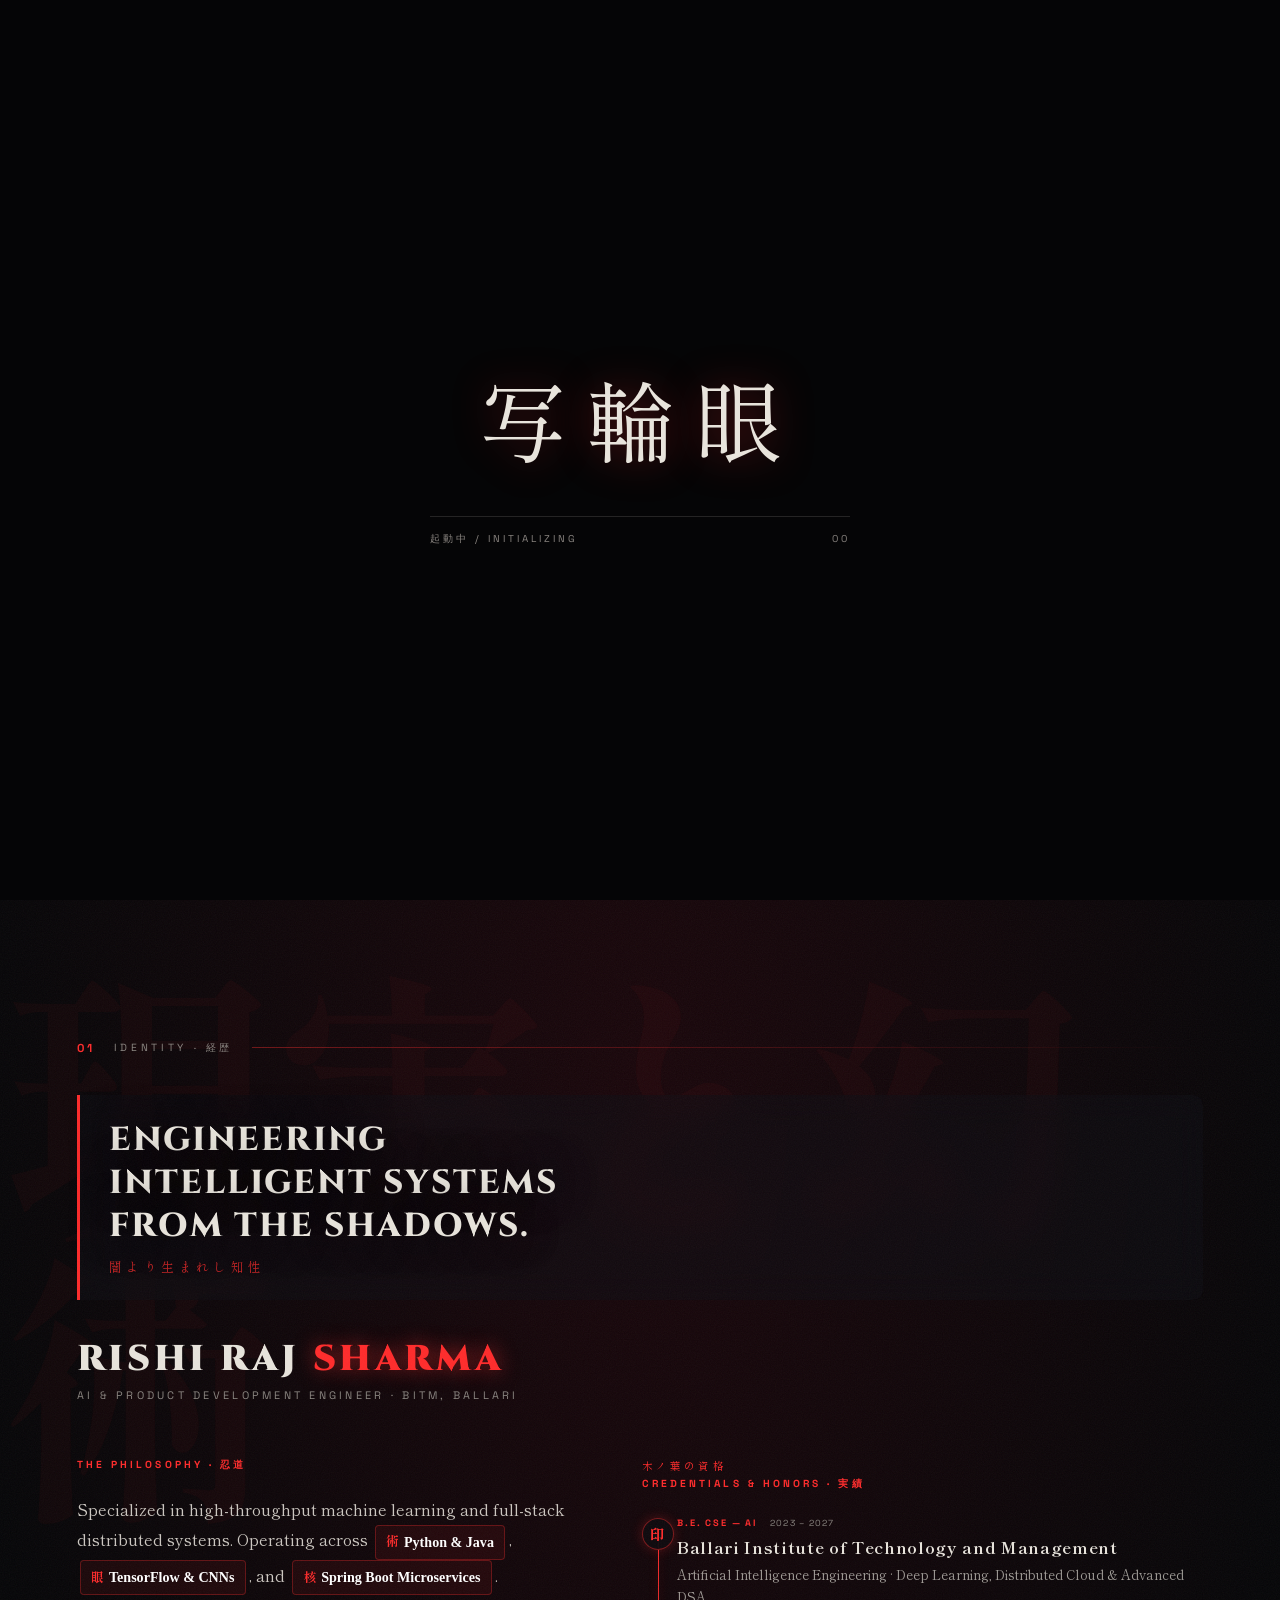
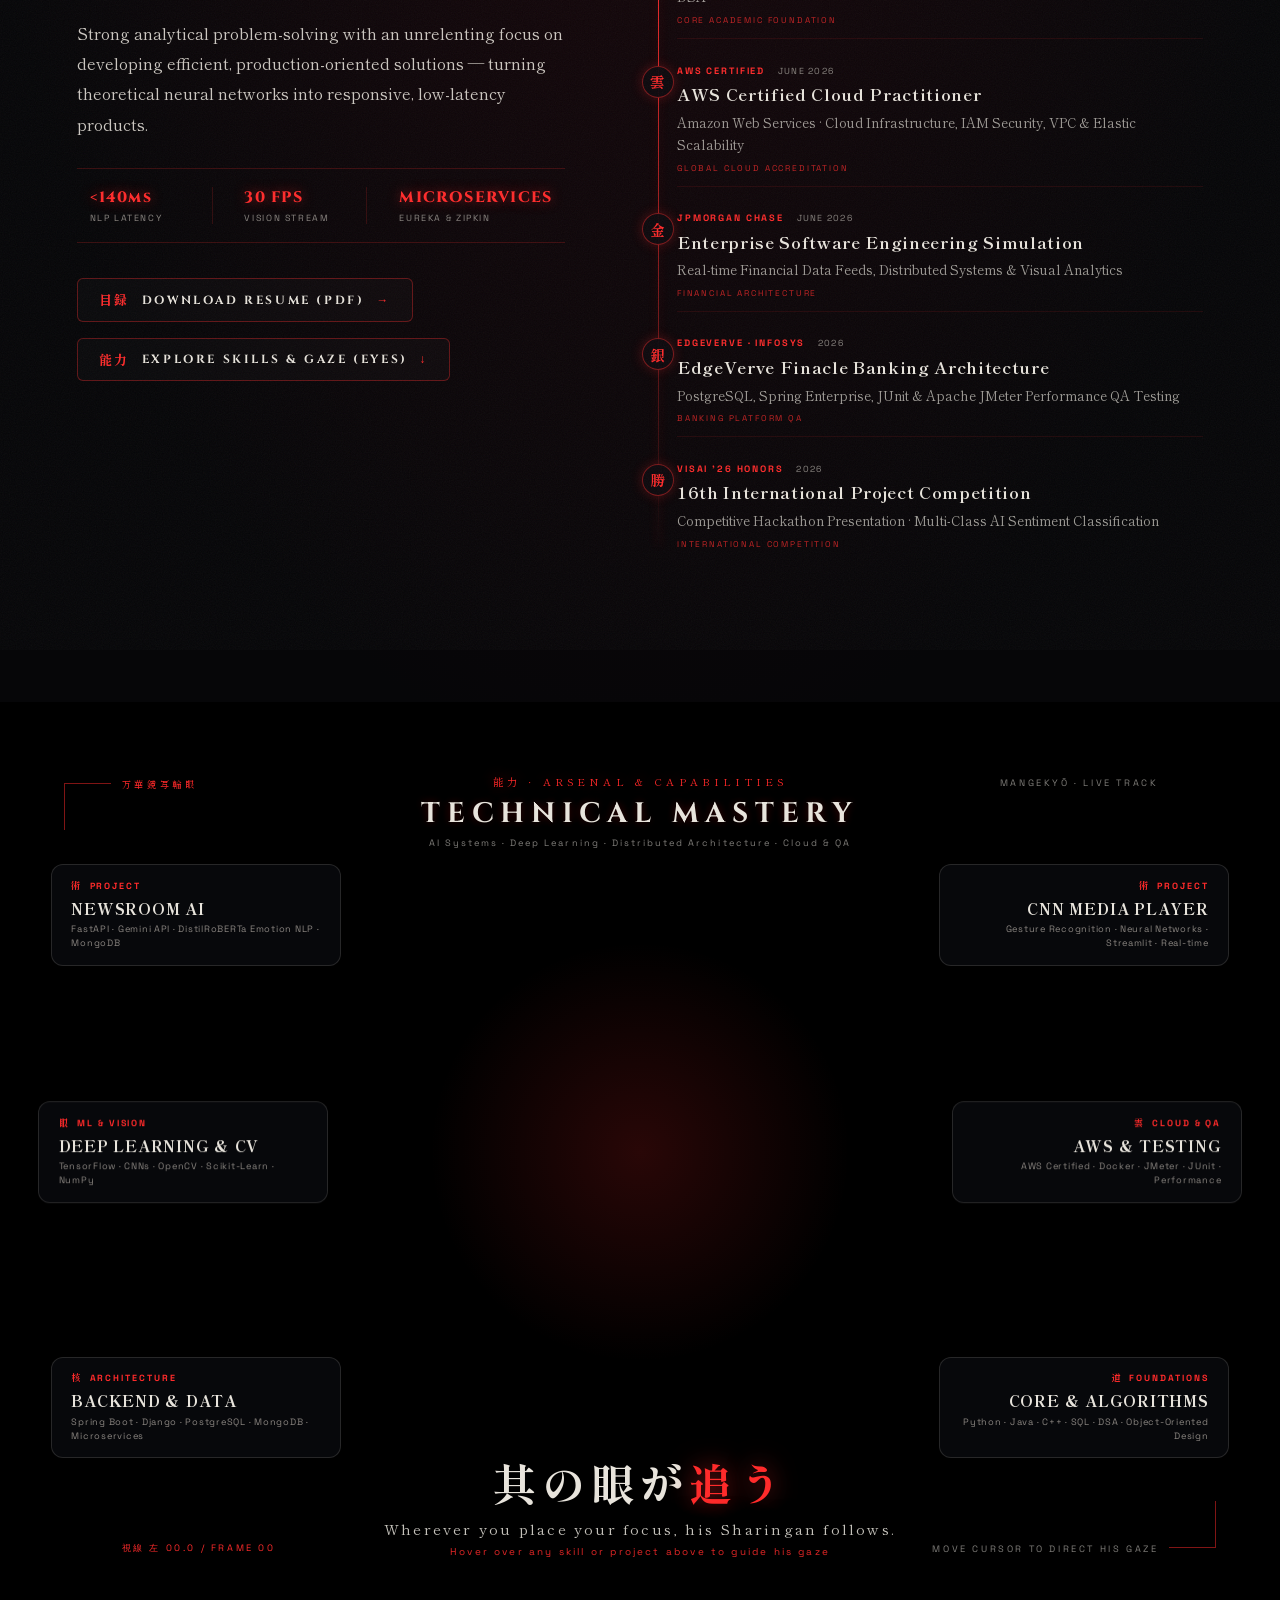
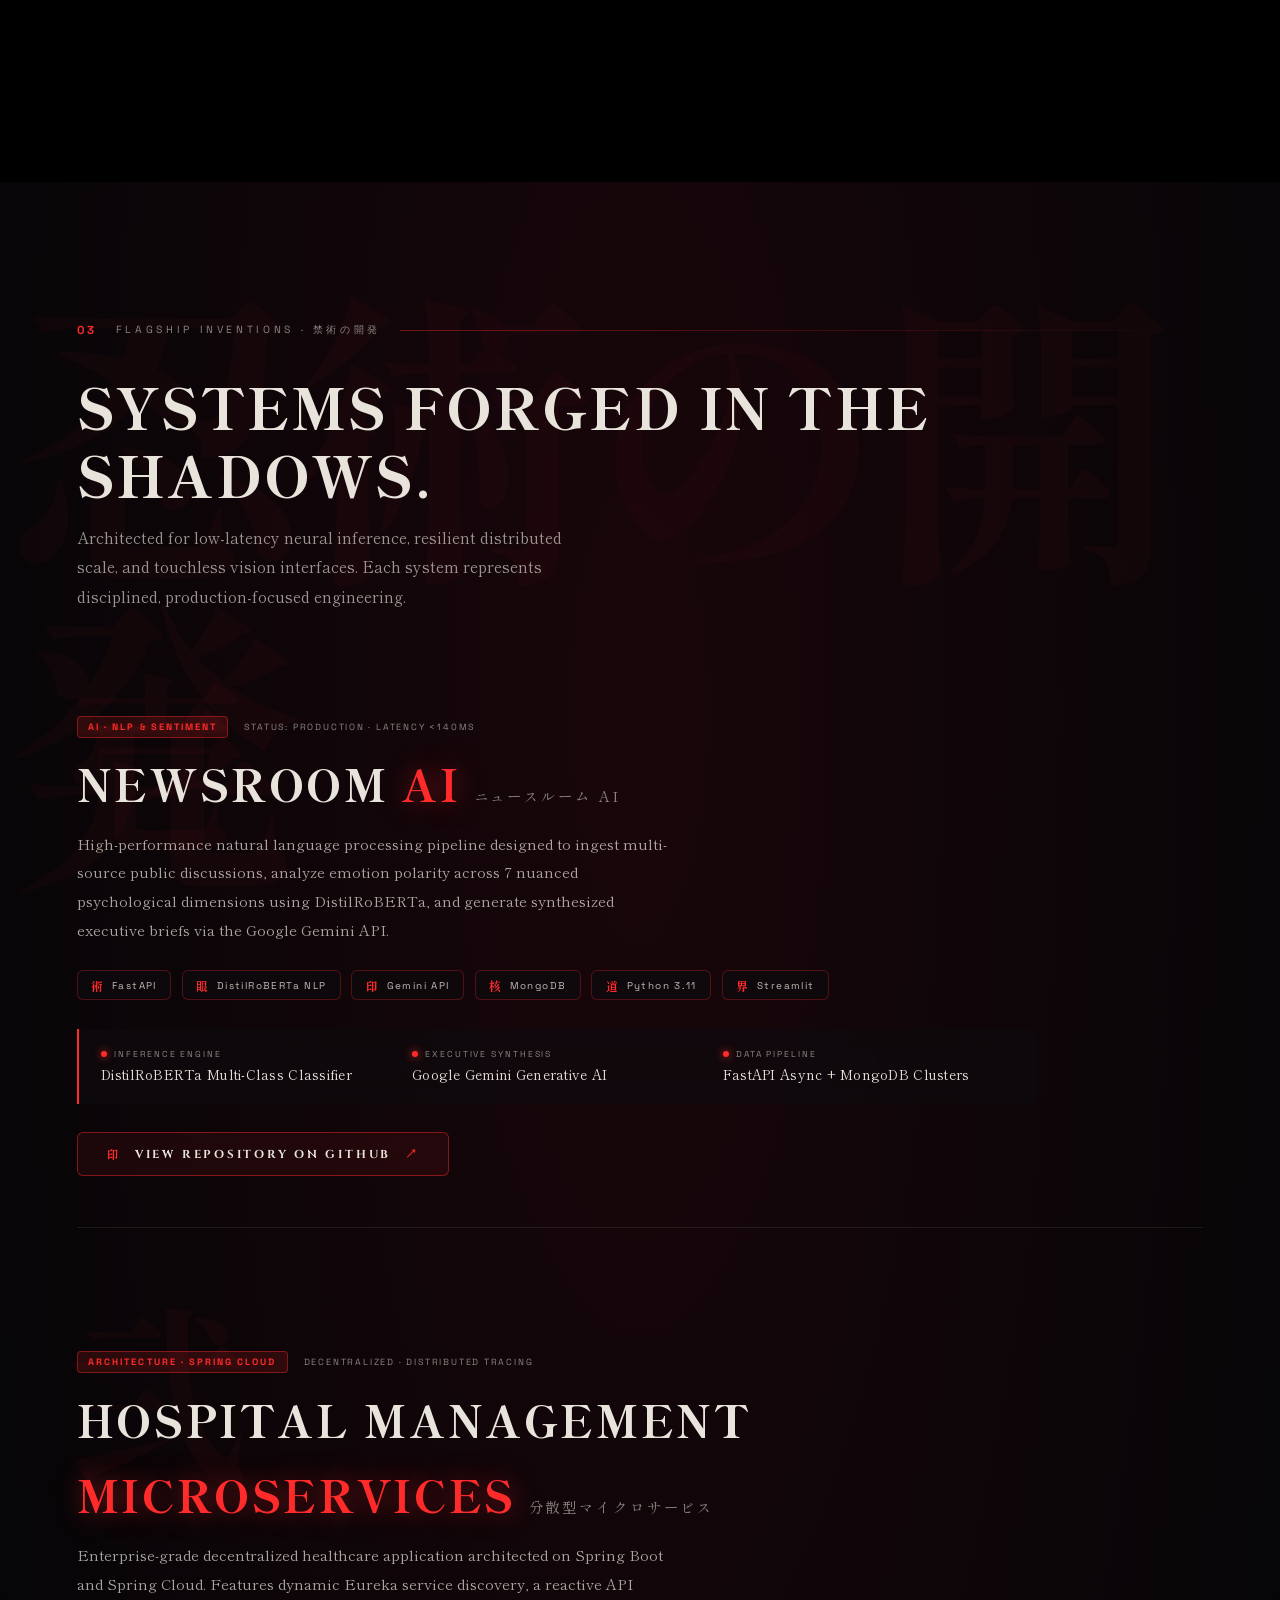
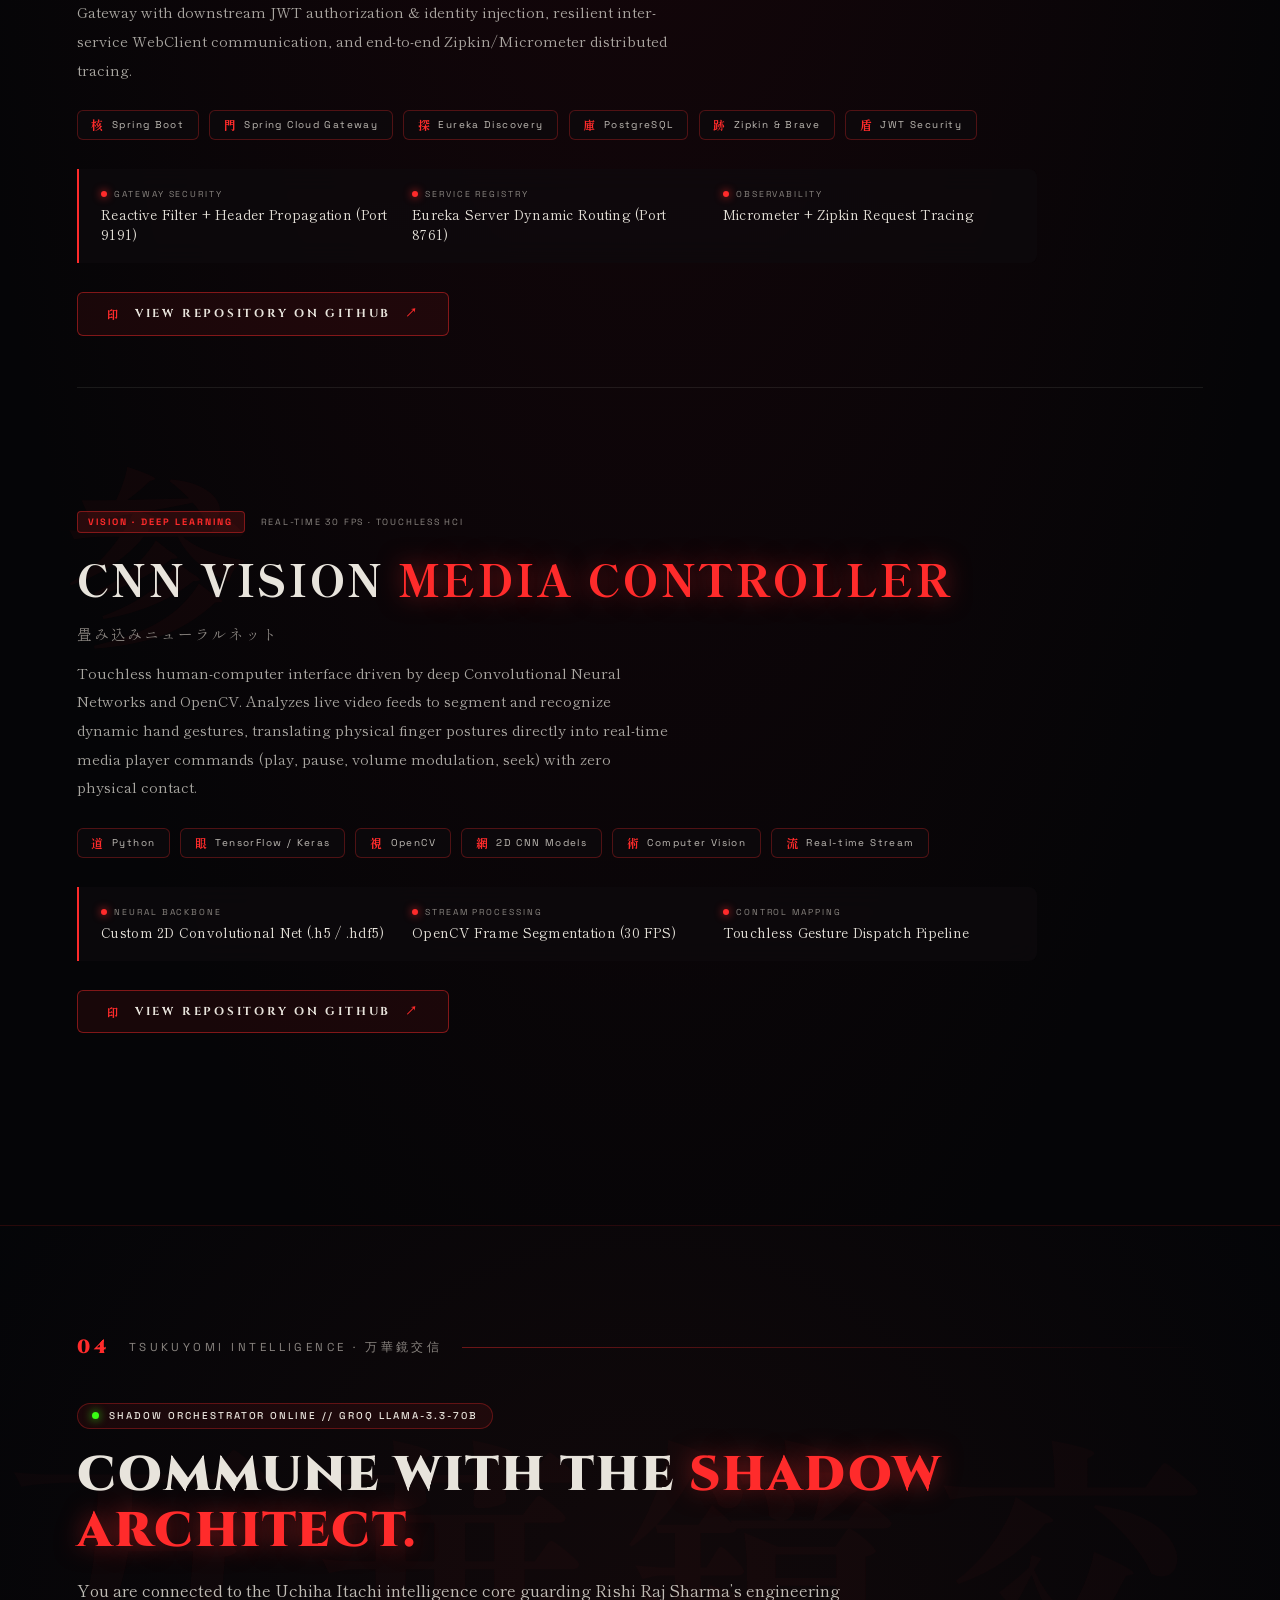
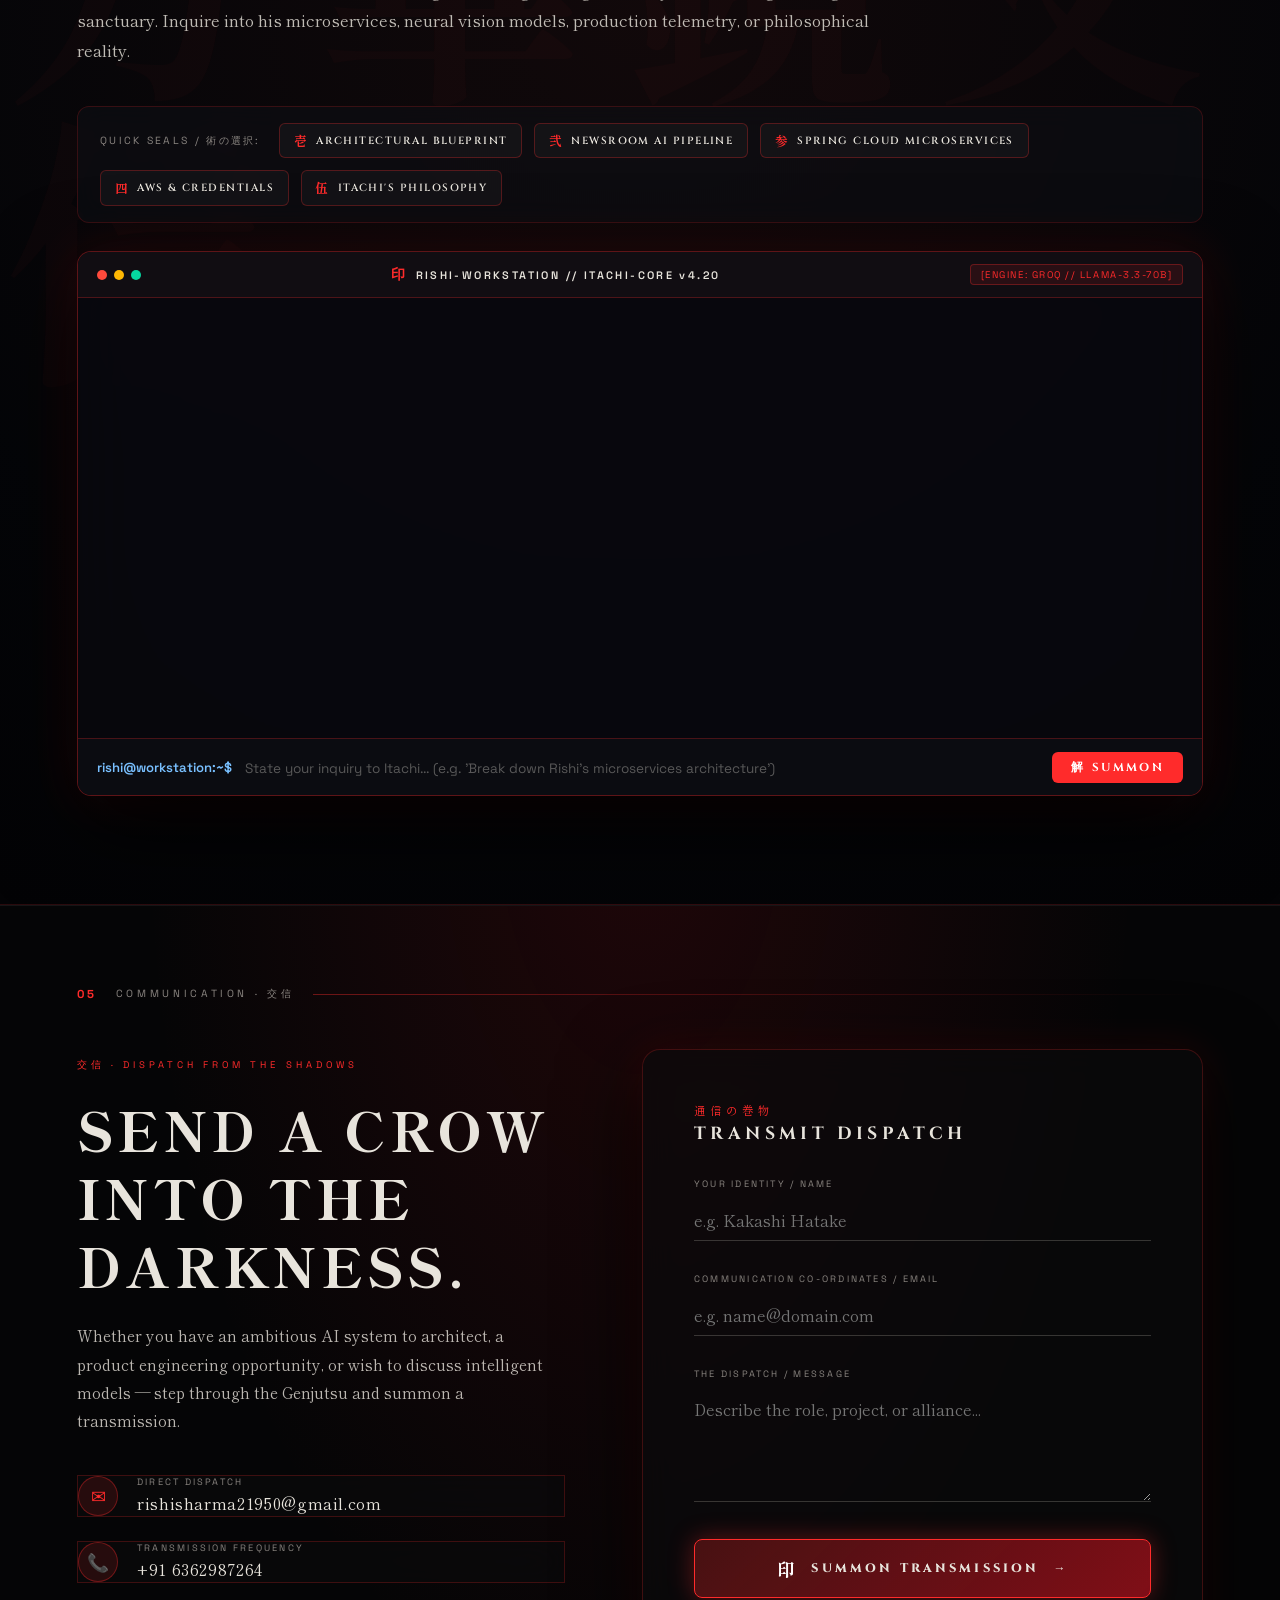
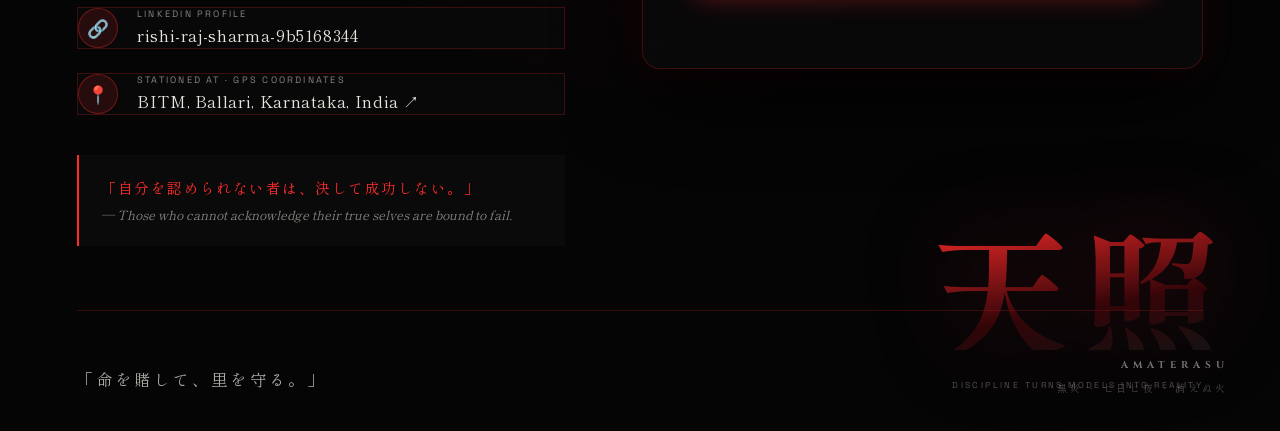
==== commit be66ff04: "feat: complete Itachi cinematic experience, mobile polish, dual AI terminal, and comprehensive READM" ====
--- a/index.html
+++ b/index.html
@@ -2,8 +2,89 @@
 <html lang="ja">
 <head>
 <meta charset="UTF-8" />
-<meta name="viewport" content="width=device-width, initial-scale=1" />
-<title>Rishi Raj Sharma — AI & Product Development Engineer</title>
+<meta name="viewport" content="width=device-width, initial-scale=1, viewport-fit=cover" />
+<title>Rishi Raj Sharma — AI &amp; Product Development Engineer | Tsukuyomi Portfolio</title>
+
+<!-- Primary Meta Tags -->
+<meta name="title" content="Rishi Raj Sharma — AI &amp; Product Development Engineer | Tsukuyomi Portfolio" />
+<meta name="description" content="Step into the Tsukuyomi interactive portfolio of Rishi Raj Sharma, AI &amp; Product Development Engineer at BITM Ballari. High-throughput machine learning, distributed Spring Cloud microservices, gesture-based CNN vision systems, and live Itachi AI intelligence." />
+<meta name="keywords" content="Rishi Raj Sharma, AI Engineer, Product Development Engineer, Machine Learning, Deep Learning, Spring Boot, Spring Cloud, Microservices, Computer Vision, CNN, BITM Ballari, Newsroom AI, FastAPI, MongoDB, AWS Certified, Distributed Systems, Tsukuyomi Portfolio" />
+<meta name="author" content="Rishi Raj Sharma" />
+<meta name="robots" content="index, follow" />
+<meta name="theme-color" content="#0a0a0c" />
+<link rel="canonical" href="https://portfolio-rishi.vercel.app/" />
+
+<!-- Open Graph / Facebook / LinkedIn / WhatsApp -->
+<meta property="og:type" content="website" />
+<meta property="og:url" content="https://portfolio-rishi.vercel.app/" />
+<meta property="og:title" content="Rishi Raj Sharma — AI &amp; Product Development Engineer" />
+<meta property="og:description" content="Enter the Tsukuyomi engineering sanctuary. High-throughput neural systems, distributed cloud architectures, and real-time computer vision by Rishi Raj Sharma." />
+<meta property="og:image" content="/Profile.png" />
+<meta property="og:image:alt" content="Rishi Raj Sharma - AI &amp; Product Development Engineer" />
+<meta property="og:site_name" content="Rishi Raj Sharma Portfolio" />
+<meta property="og:locale" content="en_US" />
+
+<!-- Twitter / X Cards -->
+<meta name="twitter:card" content="summary_large_image" />
+<meta name="twitter:url" content="https://portfolio-rishi.vercel.app/" />
+<meta name="twitter:title" content="Rishi Raj Sharma — AI &amp; Product Development Engineer" />
+<meta name="twitter:description" content="High-throughput AI systems, distributed microservices, and neural vision engineering inside an authentic Itachi Tsukuyomi experience." />
+<meta name="twitter:image" content="/Profile.png" />
+<meta name="twitter:creator" content="@Risshhhiiii" />
+
+<!-- Structured Data (JSON-LD) for Search Engines -->
+<script type="application/ld+json">
+{
+  "@context": "https://schema.org",
+  "@graph": [
+    {
+      "@type": "Person",
+      "@id": "https://portfolio-rishi.vercel.app/#person",
+      "name": "Rishi Raj Sharma",
+      "jobTitle": "AI & Product Development Engineer",
+      "description": "AI & Product Development Engineer specializing in high-throughput machine learning, distributed microservices, and real-time computer vision systems.",
+      "url": "https://portfolio-rishi.vercel.app/",
+      "image": "https://portfolio-rishi.vercel.app/Profile.png",
+      "sameAs": [
+        "https://github.com/Risshhhiiii",
+        "https://www.linkedin.com/in/rishi-raj-sharma-9b5168344"
+      ],
+      "affiliation": {
+        "@type": "EducationalOrganization",
+        "name": "Ballari Institute of Technology and Management (BITM)",
+        "sameAs": "https://maps.app.goo.gl/pmXLaK3xahHYJiWf6"
+      },
+      "knowsAbout": [
+        "Artificial Intelligence",
+        "Machine Learning",
+        "Deep Learning",
+        "Distributed Systems",
+        "Spring Boot",
+        "Spring Cloud Microservices",
+        "FastAPI",
+        "Python",
+        "Computer Vision",
+        "AWS Cloud Infrastructure"
+      ]
+    },
+    {
+      "@type": "WebSite",
+      "@id": "https://portfolio-rishi.vercel.app/#website",
+      "url": "https://portfolio-rishi.vercel.app/",
+      "name": "Rishi Raj Sharma — AI & Product Development Engineer",
+      "description": "Interactive Tsukuyomi portfolio of Rishi Raj Sharma showcasing Newsroom AI, Spring Cloud Microservices, and CNN Touchless HCI.",
+      "publisher": {
+        "@id": "https://portfolio-rishi.vercel.app/#person"
+      }
+    }
+  ]
+}
+</script>
+
+<!-- Favicon (Official Itachi's Mangekyō Sharingan) -->
+<link rel="icon" type="image/svg+xml" href="/favicon.svg" />
+<link rel="alternate icon" type="image/svg+xml" href="data:image/svg+xml,%3Csvg xmlns='http://www.w3.org/2000/svg' viewBox='0 0 300 300' width='300' height='300'%3E%3Cdefs%3E%3CradialGradient id='gr' cx='50%25' cy='50%25' r='50%25'%3E%3Cstop offset='0%25' stop-color='%23660000'/%3E%3Cstop offset='50%25' stop-color='%23c30000'/%3E%3Cstop offset='100%25' stop-color='%23a00000'/%3E%3C/radialGradient%3E%3C/defs%3E%3Ccircle cx='150' cy='150' r='145' fill='url(%23gr)' stroke='%23000' stroke-width='10'/%3E%3Cpath fill='%23000' d='M 177.6,10.7 C 135,68.4 155.4,100.7 179.8,118.5 C 260.9,160.6 274.8,214.5 255.9,244.9 C 237.3,191.9 198,172.4 158.5,194.9 C 86.9,238.6 40.7,231.2 15.7,196.6 C 58.2,203.1 109.1,193.5 107.9,128.3 C 109.5,97.6 111.5,16.6 177.6,10.7 z'/%3E%3Ccircle cx='150' cy='150' r='20' fill='%23a00000'/%3E%3C/svg%3E" />
+
 <link rel="preconnect" href="https://fonts.googleapis.com">
 <link rel="preconnect" href="https://fonts.gstatic.com" crossorigin>
 <link href="https://fonts.googleapis.com/css2?family=Shippori+Mincho:wght@400;600;800&family=Zen+Kaku+Gothic+New:wght@300;500;900&family=Cinzel:wght@400;700;900&family=Space+Grotesk:wght@300;400;500&display=swap" rel="stylesheet">
@@ -64,32 +145,74 @@
     <a href="#about" data-jp="経歴">ABOUT</a>
     <a href="#eyes" data-jp="能力">SKILLS</a>
     <a href="#projects" data-jp="術">PROJECTS</a>
+    <a href="#intelligence" data-jp="知性" class="nav-intelligence-link">INTELLIGENCE</a>
     <a href="#contact" data-jp="交信">CONTACT</a>
     <a href="/resume.pdf" download="Rishi_Raj_Sharma_Resume.pdf" target="_blank" data-jp="目録" class="nav-resume">RESUME</a>
     
     <div class="sound-widget" id="soundWidget">
       <button class="chrome__sound" id="soundToggle" type="button"
-              aria-pressed="false" title="環境音 / ambient theme">
+              aria-pressed="true" title="音量設定 · Audio Controls">
         <span class="chrome__sound-jp">音</span>
-        <span class="chrome__sound-state" id="soundState">OFF</span>
+        <span class="chrome__sound-state" id="soundState">35%</span>
       </button>
-
-      <!-- Volume control popover -->
-      <div class="sound-panel" id="soundPanel" aria-hidden="true">
-        <div class="sound-panel__head">
-          <span class="sound-panel__title">音量設定 · AUDIO</span>
-          <span class="sound-panel__track">うちはイタチ · SENYA</span>
-        </div>
-        <div class="sound-panel__controls">
-          <input type="range" id="volumeSlider" min="0" max="1" step="0.02" value="0.35" class="sound-slider" aria-label="Volume Slider">
+    </div>
+
+    <!-- Mobile Drawer Close Button -->
+    <button class="chrome__drawer-close" id="mobileDrawerClose" type="button" aria-label="Close menu">✕</button>
+  </nav>
+
+  <!-- Mobile Top Bar Controls -->
+  <div class="chrome__mobile-actions" id="mobileActions">
+    <button class="chrome__mobile-sound" id="mobileSoundToggle" type="button" aria-label="Sound settings" title="音量設定">
+      <span class="mobile-sound-icon">音</span>
+      <span class="mobile-sound-state" id="mobileSoundState">35%</span>
+    </button>
+    <button class="chrome__burger" id="mobileMenuBtn" type="button" aria-label="Toggle Navigation Menu" aria-expanded="false">
+      <span></span>
+      <span></span>
+      <span></span>
+    </button>
+  </div>
+
+  <!-- Unified Audio Control Popover (Accessible on Desktop & Mobile) -->
+  <div class="sound-panel" id="soundPanel" aria-hidden="true">
+    <div class="sound-panel__head">
+      <div class="sound-panel__meta">
+        <span class="sound-panel__title">音量設定 · AUDIO CONTROLS</span>
+        <span class="sound-panel__track">うちはイタチ · SENYA (TSUKUYOMI)</span>
+      </div>
+      <button type="button" class="sound-panel__close" id="soundPanelClose" aria-label="Close audio controls">✕</button>
+    </div>
+
+    <div class="sound-panel__body">
+      <!-- Direct ON / OFF Switch -->
+      <div class="sound-panel__switch-row">
+        <span class="sound-switch-label">MASTER CHAKRA</span>
+        <button type="button" class="sound-switch-btn active" id="masterSoundSwitch">
+          <span class="switch-seal">解</span>
+          <span class="switch-txt" id="masterSoundSwitchText">AUDIO ON</span>
+        </button>
+      </div>
+
+      <!-- Live Volume Slider -->
+      <div class="sound-panel__slider-row">
+        <div class="sound-slider-labels">
+          <span class="slider-label">LEVEL</span>
           <span class="sound-panel__val" id="volumeValue">35%</span>
         </div>
-        <div class="sound-panel__actions">
-          <button type="button" class="sound-btn-mute" id="quickMuteBtn">🔇 MUTE</button>
-        </div>
-      </div>
-    </div>
-  </nav>
+        <input type="range" id="volumeSlider" min="0" max="1" step="0.01" value="0.35" class="sound-slider" aria-label="Master Volume Slider">
+      </div>
+
+      <!-- Quick Preset Buttons -->
+      <div class="sound-presets">
+        <button type="button" class="sound-preset-btn" data-vol="0">消音 OFF</button>
+        <button type="button" class="sound-preset-btn" data-vol="0.25">25%</button>
+        <button type="button" class="sound-preset-btn" data-vol="0.35">35%</button>
+        <button type="button" class="sound-preset-btn" data-vol="0.70">70%</button>
+        <button type="button" class="sound-preset-btn" data-vol="1.00">100%</button>
+      </div>
+    </div>
+  </div>
 </header>
 
 <div class="rail rail--left" aria-hidden="true">
@@ -175,75 +298,146 @@
     </div>
 
     <div class="about-main">
-      <h2 class="about-quote">
-        ENGINEERING INTELLIGENT SYSTEMS FROM THE SHADOWS.
-      </h2>
+      <div class="about-quote-container" id="aboutQuoteBox">
+        <div class="quote-aura"></div>
+        <h2 class="about-quote">
+          ENGINEERING INTELLIGENT SYSTEMS FROM THE SHADOWS.
+        </h2>
+        <span class="quote-sub-kanji">闇より生まれし知性</span>
+      </div>
       
       <div class="about-identity">
         <h3 class="about-name">RISHI RAJ <span class="kanji-blood">SHARMA</span></h3>
-        <p class="about-title">AI & PRODUCT DEVELOPMENT ENGINEER · BITM, BALLARI</p>
+        <p class="about-title">AI &amp; PRODUCT DEVELOPMENT ENGINEER · BITM, BALLARI</p>
       </div>
 
       <div class="about-grid">
         <div class="about-col">
-          <h4 class="about-col-title">THE PHILOSOPHY</h4>
+          <h4 class="about-col-title">THE PHILOSOPHY · 忍道</h4>
           <p class="about-text">
-            Experienced in machine learning and full-stack development. Skilled in Python, Java, TensorFlow, Spring Boot, and building scalable, data-driven applications.
+            Specialized in high-throughput machine learning and full-stack distributed systems. Operating across 
+            <span class="shinobi-tech-tag" data-tech="Python &amp; Java"><span class="tag-seal">術</span> Python &amp; Java</span>, 
+            <span class="shinobi-tech-tag" data-tech="TensorFlow &amp; CNNs"><span class="tag-seal">眼</span> TensorFlow &amp; CNNs</span>, and 
+            <span class="shinobi-tech-tag" data-tech="Spring Cloud"><span class="tag-seal">核</span> Spring Boot Microservices</span>.
           </p>
           <p class="about-text">
-            Strong problem-solving abilities with an unrelenting focus on developing efficient, intelligent, and product-oriented solutions — turning theoretical neural networks into responsive, production-ready tools.
+            Strong analytical problem-solving with an unrelenting focus on developing efficient, production-oriented solutions — turning theoretical neural networks into responsive, low-latency products.
           </p>
+
+          <!-- Interactive Philosophy Telemetry Chips -->
+          <div class="philosophy-stats-grid">
+            <div class="p-stat-card">
+              <span class="p-stat-val">&lt;140ms</span>
+              <span class="p-stat-label">NLP LATENCY</span>
+            </div>
+            <div class="p-stat-card">
+              <span class="p-stat-val">30 FPS</span>
+              <span class="p-stat-label">VISION STREAM</span>
+            </div>
+            <div class="p-stat-card">
+              <span class="p-stat-val">MICROSERVICES</span>
+              <span class="p-stat-label">EUREKA &amp; ZIPKIN</span>
+            </div>
+          </div>
+
           <div class="about-links">
-            <a href="/resume.pdf" download="Rishi_Raj_Sharma_Resume.pdf" class="about-link" target="_blank">
+            <a href="/resume.pdf" download="Rishi_Raj_Sharma_Resume.pdf" class="about-link about-link--resume" target="_blank">
+              <span class="link-seal-icon">目録</span>
               <span>DOWNLOAD RESUME (PDF)</span>
               <span class="about-link-arrow">→</span>
             </a>
-            <a href="#eyes" class="about-link">
-              <span>EXPLORE SKILLS & JUTSU (EYES)</span>
+            <a href="#eyes" class="about-link about-link--eyes">
+              <span class="link-seal-icon">能力</span>
+              <span>EXPLORE SKILLS &amp; GAZE (EYES)</span>
               <span class="about-link-arrow">↓</span>
             </a>
           </div>
         </div>
 
         <div class="about-col">
-          <h4 class="about-col-title">CREDENTIALS & HONORS</h4>
-          <ul class="about-credentials">
-            <li class="cred-item">
-              <span class="cred-badge">B.E. CSE</span>
-              <div class="cred-info">
-                <strong>Ballari Institute of Technology and Management (BITM)</strong>
-                <p>CSE – AI Engineering · 2023 – 2027</p>
+          <div class="about-col-head">
+            <span class="col-kicker">木ノ葉の資格</span>
+            <h4 class="about-col-title">CREDENTIALS &amp; HONORS · 実績</h4>
+          </div>
+          
+          <div class="shinobi-lineage">
+            <div class="lineage-track" aria-hidden="true"></div>
+
+            <div class="lineage-entry" data-cred="bitm">
+              <div class="lineage-node">
+                <span class="lineage-seal">印</span>
               </div>
-            </li>
-            <li class="cred-item">
-              <span class="cred-badge">CLOUD</span>
-              <div class="cred-info">
-                <strong>AWS Certified Cloud Practitioner</strong>
-                <p>AWS Cloud Architecture & Scalability</p>
+              <div class="lineage-content">
+                <div class="lineage-meta">
+                  <span class="lineage-badge">B.E. CSE — AI</span>
+                  <span class="lineage-year">2023 – 2027</span>
+                </div>
+                <h5 class="lineage-title">Ballari Institute of Technology and Management</h5>
+                <p class="lineage-desc">Artificial Intelligence Engineering · Deep Learning, Distributed Cloud &amp; Advanced DSA</p>
+                <span class="lineage-tag">CORE ACADEMIC FOUNDATION</span>
               </div>
-            </li>
-            <li class="cred-item">
-              <span class="cred-badge">SIM</span>
-              <div class="cred-info">
-                <strong>JPMorgan Chase & Co. Software Engineering</strong>
-                <p>Enterprise Job Simulation</p>
+            </div>
+
+            <div class="lineage-entry" data-cred="aws">
+              <div class="lineage-node">
+                <span class="lineage-seal">雲</span>
               </div>
-            </li>
-            <li class="cred-item">
-              <span class="cred-badge">FINACLE</span>
-              <div class="cred-info">
-                <strong>Edgeverve (Infosys) Finacle Training</strong>
-                <p>PostgreSQL, Spring Framework, JUnit & JMeter</p>
+              <div class="lineage-content">
+                <div class="lineage-meta">
+                  <span class="lineage-badge">AWS CERTIFIED</span>
+                  <span class="lineage-year">JUNE 2026</span>
+                </div>
+                <h5 class="lineage-title">AWS Certified Cloud Practitioner</h5>
+                <p class="lineage-desc">Amazon Web Services · Cloud Infrastructure, IAM Security, VPC &amp; Elastic Scalability</p>
+                <span class="lineage-tag">GLOBAL CLOUD ACCREDITATION</span>
               </div>
-            </li>
-            <li class="cred-item">
-              <span class="cred-badge">VISAI '26</span>
-              <div class="cred-info">
-                <strong>16th International Project Competition</strong>
-                <p>AI-based News Sentiment & Classification</p>
+            </div>
+
+            <div class="lineage-entry" data-cred="jpmorgan">
+              <div class="lineage-node">
+                <span class="lineage-seal">金</span>
               </div>
-            </li>
-          </ul>
+              <div class="lineage-content">
+                <div class="lineage-meta">
+                  <span class="lineage-badge">JPMORGAN CHASE</span>
+                  <span class="lineage-year">JUNE 2026</span>
+                </div>
+                <h5 class="lineage-title">Enterprise Software Engineering Simulation</h5>
+                <p class="lineage-desc">Real-time Financial Data Feeds, Distributed Systems &amp; Visual Analytics</p>
+                <span class="lineage-tag">FINANCIAL ARCHITECTURE</span>
+              </div>
+            </div>
+
+            <div class="lineage-entry" data-cred="finacle">
+              <div class="lineage-node">
+                <span class="lineage-seal">銀</span>
+              </div>
+              <div class="lineage-content">
+                <div class="lineage-meta">
+                  <span class="lineage-badge">EDGEVERVE · INFOSYS</span>
+                  <span class="lineage-year">2026</span>
+                </div>
+                <h5 class="lineage-title">EdgeVerve Finacle Banking Architecture</h5>
+                <p class="lineage-desc">PostgreSQL, Spring Enterprise, JUnit &amp; Apache JMeter Performance QA Testing</p>
+                <span class="lineage-tag">BANKING PLATFORM QA</span>
+              </div>
+            </div>
+
+            <div class="lineage-entry" data-cred="visai">
+              <div class="lineage-node">
+                <span class="lineage-seal">勝</span>
+              </div>
+              <div class="lineage-content">
+                <div class="lineage-meta">
+                  <span class="lineage-badge">VISAI '26 HONORS</span>
+                  <span class="lineage-year">2026</span>
+                </div>
+                <h5 class="lineage-title">16th International Project Competition</h5>
+                <p class="lineage-desc">Competitive Hackathon Presentation · Multi-Class AI Sentiment Classification</p>
+                <span class="lineage-tag">INTERNATIONAL COMPETITION</span>
+              </div>
+            </div>
+          </div>
         </div>
       </div>
     </div>
@@ -359,25 +553,25 @@
           </p>
 
           <div class="project-tech-pills">
-            <span>FastAPI</span>
-            <span>DistilRoBERTa NLP</span>
-            <span>Google Gemini API</span>
-            <span>MongoDB</span>
-            <span>Python</span>
-            <span>Streamlit</span>
+            <span class="shinobi-pill" data-tech="FastAPI"><i class="pill-seal">術</i> FastAPI</span>
+            <span class="shinobi-pill" data-tech="DistilRoBERTa NLP"><i class="pill-seal">眼</i> DistilRoBERTa NLP</span>
+            <span class="shinobi-pill" data-tech="Google Gemini API"><i class="pill-seal">印</i> Gemini API</span>
+            <span class="shinobi-pill" data-tech="MongoDB"><i class="pill-seal">核</i> MongoDB</span>
+            <span class="shinobi-pill" data-tech="Python"><i class="pill-seal">道</i> Python 3.11</span>
+            <span class="shinobi-pill" data-tech="Streamlit"><i class="pill-seal">界</i> Streamlit</span>
           </div>
 
           <div class="project-telemetry">
             <div class="telemetry-item">
-              <span class="telemetry-label">INFERENCE ENGINE</span>
+              <span class="telemetry-label"><span class="telemetry-pulse"></span> INFERENCE ENGINE</span>
               <span class="telemetry-val">DistilRoBERTa Multi-Class Classifier</span>
             </div>
             <div class="telemetry-item">
-              <span class="telemetry-label">EXECUTIVE SYNTHESIS</span>
+              <span class="telemetry-label"><span class="telemetry-pulse"></span> EXECUTIVE SYNTHESIS</span>
               <span class="telemetry-val">Google Gemini Generative AI</span>
             </div>
             <div class="telemetry-item">
-              <span class="telemetry-label">DATA PIPELINE</span>
+              <span class="telemetry-label"><span class="telemetry-pulse"></span> DATA PIPELINE</span>
               <span class="telemetry-val">FastAPI Async + MongoDB Clusters</span>
             </div>
           </div>
@@ -411,25 +605,25 @@
           </p>
 
           <div class="project-tech-pills">
-            <span>Spring Boot</span>
-            <span>Spring Cloud Gateway</span>
-            <span>Eureka Discovery</span>
-            <span>PostgreSQL</span>
-            <span>Zipkin &amp; Brave</span>
-            <span>JWT Security</span>
+            <span class="shinobi-pill" data-tech="Spring Boot"><i class="pill-seal">核</i> Spring Boot</span>
+            <span class="shinobi-pill" data-tech="Spring Cloud Gateway"><i class="pill-seal">門</i> Spring Cloud Gateway</span>
+            <span class="shinobi-pill" data-tech="Eureka Discovery"><i class="pill-seal">探</i> Eureka Discovery</span>
+            <span class="shinobi-pill" data-tech="PostgreSQL"><i class="pill-seal">庫</i> PostgreSQL</span>
+            <span class="shinobi-pill" data-tech="Zipkin &amp; Brave"><i class="pill-seal">跡</i> Zipkin &amp; Brave</span>
+            <span class="shinobi-pill" data-tech="JWT Security"><i class="pill-seal">盾</i> JWT Security</span>
           </div>
 
           <div class="project-telemetry">
             <div class="telemetry-item">
-              <span class="telemetry-label">GATEWAY SECURITY</span>
+              <span class="telemetry-label"><span class="telemetry-pulse"></span> GATEWAY SECURITY</span>
               <span class="telemetry-val">Reactive Filter + Header Propagation (Port 9191)</span>
             </div>
             <div class="telemetry-item">
-              <span class="telemetry-label">SERVICE REGISTRY</span>
+              <span class="telemetry-label"><span class="telemetry-pulse"></span> SERVICE REGISTRY</span>
               <span class="telemetry-val">Eureka Server Dynamic Routing (Port 8761)</span>
             </div>
             <div class="telemetry-item">
-              <span class="telemetry-label">OBSERVABILITY</span>
+              <span class="telemetry-label"><span class="telemetry-pulse"></span> OBSERVABILITY</span>
               <span class="telemetry-val">Micrometer + Zipkin Request Tracing</span>
             </div>
           </div>
@@ -463,25 +657,25 @@
           </p>
 
           <div class="project-tech-pills">
-            <span>Python</span>
-            <span>TensorFlow / Keras</span>
-            <span>OpenCV</span>
-            <span>2D CNN Models</span>
-            <span>Computer Vision</span>
-            <span>Real-time Stream</span>
+            <span class="shinobi-pill" data-tech="Python"><i class="pill-seal">道</i> Python</span>
+            <span class="shinobi-pill" data-tech="TensorFlow / Keras"><i class="pill-seal">眼</i> TensorFlow / Keras</span>
+            <span class="shinobi-pill" data-tech="OpenCV"><i class="pill-seal">視</i> OpenCV</span>
+            <span class="shinobi-pill" data-tech="2D CNN Models"><i class="pill-seal">網</i> 2D CNN Models</span>
+            <span class="shinobi-pill" data-tech="Computer Vision"><i class="pill-seal">術</i> Computer Vision</span>
+            <span class="shinobi-pill" data-tech="Real-time Stream"><i class="pill-seal">流</i> Real-time Stream</span>
           </div>
 
           <div class="project-telemetry">
             <div class="telemetry-item">
-              <span class="telemetry-label">NEURAL BACKBONE</span>
+              <span class="telemetry-label"><span class="telemetry-pulse"></span> NEURAL BACKBONE</span>
               <span class="telemetry-val">Custom 2D Convolutional Net (.h5 / .hdf5)</span>
             </div>
             <div class="telemetry-item">
-              <span class="telemetry-label">STREAM PROCESSING</span>
+              <span class="telemetry-label"><span class="telemetry-pulse"></span> STREAM PROCESSING</span>
               <span class="telemetry-val">OpenCV Frame Segmentation (30 FPS)</span>
             </div>
             <div class="telemetry-item">
-              <span class="telemetry-label">CONTROL MAPPING</span>
+              <span class="telemetry-label"><span class="telemetry-pulse"></span> CONTROL MAPPING</span>
               <span class="telemetry-val">Touchless Gesture Dispatch Pipeline</span>
             </div>
           </div>
@@ -499,7 +693,94 @@
   </div>
 </section>
 
-<!-- ══════════ ACT IV — CONTACT: TRANSMISSION FROM THE SHADOWS (REVEAL CANVAS) ══════════ -->
+<!-- ══════════ ACT IV — TSUKUYOMI INTELLIGENCE: ITACHI AI TERMINAL ══════════ -->
+<section class="intelligence-editorial" id="intelligence">
+  <div class="intelligence-backdrop-kanji" aria-hidden="true">万華鏡交信</div>
+
+  <div class="intelligence-container">
+    <div class="intelligence-header">
+      <span class="intelligence-num">04</span>
+      <span class="intelligence-label">TSUKUYOMI INTELLIGENCE · 万華鏡交信</span>
+      <div class="intelligence-rule"></div>
+    </div>
+
+    <div class="intelligence-intro">
+      <div class="intelligence-badge">
+        <span class="badge-pulse-dot"></span>
+        <span class="badge-text" id="aiStatusBadge">SHADOW ORCHESTRATOR ONLINE // GROQ LLAMA-3.3-70B</span>
+      </div>
+      <h2 class="intelligence-heading">
+        COMMUNE WITH THE <span class="blood-text">SHADOW ARCHITECT.</span>
+      </h2>
+      <p class="intelligence-tagline">
+        You are connected to the Uchiha Itachi intelligence core guarding Rishi Raj Sharma’s engineering sanctuary. Inquire into his microservices, neural vision models, production telemetry, or philosophical reality.
+      </p>
+    </div>
+
+    <!-- Quick Inquiry Seals (Chakra Triggers) -->
+    <div class="chakra-seals">
+      <span class="chakra-seals-label">QUICK SEALS / 術の選択:</span>
+      <button type="button" class="seal-btn" data-query="Give me a comprehensive breakdown of Rishi Raj Sharma's top technical projects and architectures.">
+        <span class="seal-kanji">壱</span> ARCHITECTURAL BLUEPRINT
+      </button>
+      <button type="button" class="seal-btn" data-query="Explain the architecture, DistilRoBERTa NLP model, and Gemini synthesis used in Rishi's Newsroom AI project.">
+        <span class="seal-kanji">弐</span> NEWSROOM AI PIPELINE
+      </button>
+      <button type="button" class="seal-btn" data-query="How did Rishi build the decentralized Hospital Management Microservices system using Spring Boot, Eureka, and Zipkin?">
+        <span class="seal-kanji">参</span> SPRING CLOUD MICROSERVICES
+      </button>
+      <button type="button" class="seal-btn" data-query="What are Rishi's cloud certifications, deep learning competencies, and competitive achievements?">
+        <span class="seal-kanji">四</span> AWS &amp; CREDENTIALS
+      </button>
+      <button type="button" class="seal-btn" data-query="What is your philosophy on software engineering, discipline, and the illusion of complex systems?">
+        <span class="seal-kanji">伍</span> ITACHI'S PHILOSOPHY
+      </button>
+    </div>
+
+    <!-- Terminal Console -->
+    <div class="shinobi-terminal" id="shinobiTerminal">
+      <div class="term-topbar">
+        <div class="term-dots">
+          <span class="term-dot term-dot--red"></span>
+          <span class="term-dot term-dot--yellow"></span>
+          <span class="term-dot term-dot--green"></span>
+        </div>
+        <div class="term-title">
+          <span class="term-seal">印</span>
+          <span>RISHI-WORKSTATION // ITACHI-CORE v4.20</span>
+        </div>
+        <div class="term-provider" id="termProviderTag">
+          [ENGINE: GROQ // LLAMA-3.3-70B]
+        </div>
+      </div>
+
+      <div class="term-screen" id="termScreen">
+        <!-- Messages will be rendered here dynamically -->
+      </div>
+
+      <form class="term-input-row" id="termForm">
+        <span class="term-prompt">rishi@workstation:~$</span>
+        <input 
+          type="text" 
+          id="termInput" 
+          class="term-input" 
+          placeholder="State your inquiry to Itachi... (e.g. 'Break down Rishi's microservices architecture')" 
+          autocomplete="off" 
+          spellcheck="false"
+        />
+        <button type="submit" class="term-send-btn" id="termSendBtn">
+          <span class="btn-seal">解</span>
+          <span>SUMMON</span>
+        </button>
+        <button type="button" class="term-abort-btn" id="termAbortBtn" title="Interrupt stream (Ctrl+C)" style="display: none;">
+          <span>■ STOP</span>
+        </button>
+      </form>
+    </div>
+  </div>
+</section>
+
+<!-- ══════════ ACT V — CONTACT: TRANSMISSION FROM THE SHADOWS (REVEAL CANVAS) ══════════ -->
 <section class="jutsu contact-reveal" id="contact">
   <!-- background plate revealed under the ghost cursor -->
   <div class="jutsu__reveal" id="jutsuReveal" aria-hidden="true"></div>
@@ -509,7 +790,7 @@
 
   <div class="jutsu__inner contact-container">
     <div class="contact-header">
-      <span class="contact-num">04</span>
+      <span class="contact-num">05</span>
       <span class="contact-tag">COMMUNICATION · 交信</span>
       <div class="contact-rule"></div>
     </div>
@@ -546,13 +827,13 @@
               <span class="channel-val">rishi-raj-sharma-9b5168344</span>
             </div>
           </a>
-          <div class="channel-item">
+          <a href="https://maps.app.goo.gl/pmXLaK3xahHYJiWf6" target="_blank" rel="noopener noreferrer" class="channel-item" title="View BITM Ballari on Google Maps (GPS Coordinates)">
             <span class="channel-icon">📍</span>
             <div class="channel-text">
-              <span class="channel-label">STATIONED AT</span>
-              <span class="channel-val">BITM, Ballari, Karnataka, India</span>
-            </div>
-          </div>
+              <span class="channel-label">STATIONED AT · GPS COORDINATES</span>
+              <span class="channel-val">BITM, Ballari, Karnataka, India ↗</span>
+            </div>
+          </a>
         </div>
 
         <div class="contact-quote">
@@ -633,11 +914,13 @@
 
 </main>
 
-<!-- ══════════ STICKY BADGE ══════════ -->
-<div class="sticky-badge" id="stickyBadge">
-  <span class="sticky-badge__jp">写輪眼</span>
-  <span class="sticky-badge__en">SHARINGAN</span>
-</div>
+<!-- ══════════ FLOATING AI SUMMON ORB ══════════ -->
+<button class="ai-summon-orb mobile-hidden-until-awake" id="aiSummonOrb" type="button" aria-label="Summon Itachi AI Intelligence" title="万華鏡交信 · SUMMON ITACHI INTELLIGENCE">
+  <div class="orb-ring"></div>
+  <div class="orb-glyph">万華鏡</div>
+  <span class="orb-label">COMMUNE // IT-AI</span>
+</button>
+
 
 <script type="module" src="/main.js"></script>
 </body>
--- a/style.css
+++ b/style.css
@@ -225,13 +225,13 @@
   font-family:var(--mono);font-size:.54rem;letter-spacing:.34em;color:var(--smoke);
 }
 @media (max-width:720px){
-  .sticky-badge{right:5%;bottom:5%}
+  .sticky-badge{ display: none; }
 }
 
 /* ═══════════ ACT I — SCRUB / HERO LANDING ═══════════ */
-.scrub{height:100vh;min-height:100vh;position:relative}
+.scrub{height:100vh;height:100dvh;min-height:100vh;min-height:100dvh;position:relative}
 .scrub__sticky{
-  position:relative;height:100vh;width:100%;
+  position:relative;height:100vh;height:100dvh;width:100%;
   overflow:hidden;background:#000;
 }
 #mainCanvas{
@@ -340,23 +340,31 @@
 .eyes__label--bl{bottom:-.4rem;left:3.6rem;color:var(--blood-hot)}
 .eyes__label--br{bottom:-.4rem;right:3.6rem}
 .eyes__copy{
-  position:relative;z-index:3;text-align:center;
-  transform:translateY(26vh);
-  text-shadow:0 2px 40px rgba(0,0,0,.95),0 0 12px rgba(0,0,0,.85);
+  position:absolute;
+  bottom:clamp(1.6rem,4.5vh,3.4rem);
+  left:50%;
+  transform:translateX(-50%);
+  z-index:12;
+  text-align:center;
+  width:min(92vw,680px);
+  pointer-events:none;
+  text-shadow:0 2px 40px rgba(0,0,0,.98),0 0 16px rgba(0,0,0,.9);
 }
 .eyes__copy h2{
   font-family:var(--serif);font-weight:800;
-  font-size:clamp(2.4rem,6.5vw,5rem);letter-spacing:.12em;
-}
-.eyes__copy h2 span{color:var(--blood-hot)}
+  font-size:clamp(1.5rem,3.4vw,3rem);letter-spacing:.12em;
+  margin-bottom:0.2rem;
+  color:var(--bone);
+}
+.eyes__copy h2 span{color:var(--blood-hot);text-shadow:0 0 25px rgba(255,43,43,.6)}
 .eyes__copy p{
-  font-family:var(--serif);font-size:.82rem;letter-spacing:.16em;
-  color:rgba(232,228,220,.6);margin-top:1rem;
+  font-family:var(--serif);font-size:clamp(.76rem,1.2vw,.92rem);letter-spacing:.15em;
+  color:rgba(232,228,220,.85);margin:0.25rem 0;
 }
 .eyes__note{
-  font-family:var(--mono)!important;font-size:.54rem!important;
-  letter-spacing:.28em!important;color:rgba(232,228,220,.3)!important;
-  margin-top:.7rem!important;
+  font-family:var(--mono)!important;font-size:clamp(.52rem,.95vw,.62rem)!important;
+  letter-spacing:.22em!important;color:var(--blood-hot)!important;
+  margin-top:.35rem!important;opacity:0.9;
 }
 
 /* ═══════════ ACT III — JUTSU ═══════════ */
@@ -847,6 +855,55 @@
   margin: 0 0 0.3rem;
 }
 
+.about-quote-container {
+  position: relative;
+  margin-bottom: 2.2rem;
+  padding: 1.5rem 1.8rem;
+  background: rgba(14, 15, 20, 0.5);
+  border-left: 3px solid var(--blood-hot);
+  border-radius: 0 10px 10px 0;
+  backdrop-filter: blur(16px);
+  transition: all 0.35s var(--ease);
+}
+
+.about-quote-container:hover {
+  background: rgba(255, 43, 43, 0.05);
+  box-shadow: 0 0 30px rgba(255, 43, 43, 0.2), inset 0 0 15px rgba(255, 43, 43, 0.05);
+  transform: translateX(4px);
+}
+
+.about-quote {
+  font-family: var(--display);
+  font-size: clamp(1.4rem, 2.6vw, 2.2rem);
+  font-weight: 800;
+  line-height: 1.3;
+  letter-spacing: 0.06em;
+  color: var(--bone);
+  margin: 0 0 0.5rem;
+}
+
+.quote-sub-kanji {
+  font-family: var(--serif);
+  font-size: 0.8rem;
+  letter-spacing: 0.35em;
+  color: var(--blood-hot);
+  opacity: 0.75;
+  display: block;
+}
+
+.about-identity {
+  margin-bottom: 3.5rem;
+}
+
+.about-name {
+  font-family: var(--display);
+  font-size: clamp(1.6rem, 2.8vw, 2.4rem);
+  font-weight: 900;
+  letter-spacing: 0.1em;
+  color: var(--bone);
+  margin: 0 0 0.3rem;
+}
+
 .kanji-blood {
   color: var(--blood-hot);
   text-shadow: 0 0 20px rgba(255, 43, 43, 0.6);
@@ -883,33 +940,160 @@
   margin: 0 0 1.4rem;
 }
 
+/* ── Interactive Shinobi Tech Tags ──────────────────────────────── */
+.shinobi-tech-tag {
+  display: inline-flex;
+  align-items: center;
+  gap: 0.35rem;
+  padding: 0.2rem 0.65rem;
+  background: rgba(255, 43, 43, 0.08);
+  border: 1px solid rgba(255, 43, 43, 0.3);
+  border-radius: 4px;
+  color: #fff;
+  font-weight: 600;
+  font-size: 0.88em;
+  cursor: pointer;
+  transition: all 0.3s cubic-bezier(0.2, 0.8, 0.2, 1);
+  margin: 0 0.2rem;
+  position: relative;
+  overflow: hidden;
+}
+
+.shinobi-tech-tag::before {
+  content: '';
+  position: absolute;
+  top: 0;
+  left: -100%;
+  width: 100%;
+  height: 100%;
+  background: linear-gradient(90deg, transparent, rgba(255, 255, 255, 0.25), transparent);
+  transition: left 0.5s ease;
+}
+
+.shinobi-tech-tag:hover::before {
+  left: 100%;
+}
+
+.shinobi-tech-tag:hover {
+  background: rgba(255, 43, 43, 0.28);
+  border-color: var(--blood-hot);
+  box-shadow: 0 0 16px rgba(255, 43, 43, 0.65), 0 4px 12px rgba(0, 0, 0, 0.8);
+  transform: translateY(-3px) scale(1.04);
+}
+
+.tag-seal {
+  color: var(--blood-hot);
+  font-size: 0.78rem;
+  font-family: var(--serif);
+  font-weight: 800;
+  transition: transform 0.3s;
+}
+
+.shinobi-tech-tag:hover .tag-seal {
+  transform: rotate(360deg) scale(1.2);
+}
+
+/* ── Philosophy Micro-Telemetry HUD Bar ────────────────────────────── */
+.philosophy-stats-grid {
+  display: grid;
+  grid-template-columns: repeat(3, 1fr);
+  gap: 1.2rem;
+  margin: 1.8rem 0 2.2rem;
+  padding: 1.1rem 0;
+  border-top: 1px solid rgba(255, 43, 43, 0.2);
+  border-bottom: 1px solid rgba(255, 43, 43, 0.2);
+  background: transparent;
+}
+
+.p-stat-card {
+  padding: 0 0.8rem;
+  background: transparent;
+  border: none;
+  border-right: 1px solid rgba(255, 43, 43, 0.16);
+  border-radius: 0;
+  display: flex;
+  flex-direction: column;
+  gap: 0.3rem;
+  position: relative;
+  transition: all 0.35s cubic-bezier(0.2, 0.8, 0.2, 1);
+  cursor: pointer;
+}
+
+.p-stat-card:last-child {
+  border-right: none;
+}
+
+.p-stat-card:hover {
+  transform: translateY(-3px);
+  background: transparent;
+  box-shadow: none;
+}
+
+.p-stat-val {
+  font-family: var(--display);
+  font-size: 0.95rem;
+  font-weight: 800;
+  letter-spacing: 0.08em;
+  color: var(--blood-hot);
+  text-shadow: 0 0 12px rgba(255, 43, 43, 0.5);
+  transition: color 0.3s, text-shadow 0.3s;
+}
+
+.p-stat-card:hover .p-stat-val {
+  color: #fff;
+  text-shadow: 0 0 18px var(--blood-hot), 0 0 8px #fff;
+}
+
+.p-stat-label {
+  font-family: var(--mono);
+  font-size: 0.56rem;
+  letter-spacing: 0.18em;
+  color: var(--smoke);
+}
+
 .about-links {
   display: flex;
   flex-direction: column;
   gap: 1rem;
-  margin-top: 2rem;
+  margin-top: 1.5rem;
 }
 
 .about-link {
   display: inline-flex;
   align-items: center;
-  gap: 0.6rem;
+  gap: 0.75rem;
   font-family: var(--display);
   font-size: 0.74rem;
   letter-spacing: 0.22em;
   font-weight: 700;
   color: var(--bone);
   text-decoration: none;
-  border-bottom: 1px solid rgba(255, 43, 43, 0.4);
-  padding-bottom: 0.4rem;
+  border: 1px solid rgba(255, 43, 43, 0.35);
+  background: rgba(255, 255, 255, 0.02);
+  padding: 0.7rem 1.3rem;
+  border-radius: 6px;
   width: fit-content;
-  transition: all 0.3s;
+  transition: all 0.3s var(--ease);
 }
 
 .about-link:hover {
-  color: var(--blood-hot);
-  border-bottom-color: var(--blood-hot);
-  transform: translateX(4px);
+  color: #fff;
+  background: rgba(255, 43, 43, 0.22);
+  border-color: var(--blood-hot);
+  box-shadow: 0 0 22px rgba(255, 43, 43, 0.5);
+  transform: translateX(6px);
+}
+
+.link-seal-icon {
+  font-family: var(--serif);
+  color: var(--blood-hot);
+  font-weight: 800;
+  font-size: 0.82rem;
+  transition: transform 0.3s;
+}
+
+.about-link:hover .link-seal-icon {
+  transform: scale(1.2);
 }
 
 .about-link-arrow {
@@ -918,53 +1102,159 @@
 }
 
 .about-link:hover .about-link-arrow {
-  transform: translateX(3px);
-}
-
-.about-credentials {
-  list-style: none;
-  padding: 0;
+  transform: translateX(5px);
+}
+
+/* ── Authentic Shinobi Lineage & Honors Scroll (No Boxes) ──────────── */
+.about-col-head {
+  margin-bottom: 1.6rem;
+}
+
+.col-kicker {
+  font-family: var(--serif);
+  font-size: 0.65rem;
+  letter-spacing: 0.4em;
+  color: var(--blood-hot);
+  display: block;
+  margin-bottom: 0.3rem;
+}
+
+.shinobi-lineage {
+  position: relative;
+  display: flex;
+  flex-direction: column;
+  gap: 1.6rem;
+  padding-left: 2.2rem;
+}
+
+.lineage-track {
+  position: absolute;
+  top: 15px;
+  bottom: 15px;
+  left: 16px;
+  width: 1px;
+  background: linear-gradient(180deg, var(--blood-hot) 0%, rgba(255, 43, 43, 0.35) 70%, transparent 100%);
+  box-shadow: 0 0 10px rgba(255, 43, 43, 0.3);
+}
+
+.lineage-entry {
+  position: relative;
+  display: flex;
+  align-items: flex-start;
+  cursor: pointer;
+  transition: transform 0.35s cubic-bezier(0.2, 0.8, 0.2, 1);
+}
+
+.lineage-entry:hover {
+  transform: translateX(8px);
+}
+
+.lineage-node {
+  position: absolute;
+  left: -2.2rem;
+  top: 1px;
+  width: 32px;
+  height: 32px;
+  border-radius: 50%;
+  background: rgba(14, 10, 14, 0.95);
+  border: 1px solid rgba(255, 43, 43, 0.45);
+  box-shadow: 0 0 12px rgba(255, 43, 43, 0.25);
+  display: flex;
+  align-items: center;
+  justify-content: center;
+  transition: all 0.4s cubic-bezier(0.34, 1.56, 0.64, 1);
+  z-index: 2;
+}
+
+.lineage-seal {
+  font-family: var(--serif);
+  font-size: 0.92rem;
+  font-weight: 800;
+  color: var(--blood-hot);
+  transition: transform 0.4s;
+}
+
+.lineage-entry:hover .lineage-node {
+  border-color: #fff;
+  background: var(--blood-hot);
+  box-shadow: 0 0 25px rgba(255, 43, 43, 0.95), 0 0 10px #fff;
+  transform: scale(1.15);
+}
+
+.lineage-entry:hover .lineage-seal {
+  color: #fff;
+  transform: rotate(360deg);
+}
+
+.lineage-content {
+  display: flex;
+  flex-direction: column;
+  gap: 0.25rem;
+  padding-bottom: 0.8rem;
+  border-bottom: 1px solid rgba(255, 43, 43, 0.1);
+  width: 100%;
+  transition: border-color 0.3s;
+}
+
+.lineage-entry:last-child .lineage-content {
+  border-bottom: none;
+}
+
+.lineage-entry:hover .lineage-content {
+  border-bottom-color: rgba(255, 43, 43, 0.35);
+}
+
+.lineage-meta {
+  display: flex;
+  align-items: center;
+  gap: 0.8rem;
+}
+
+.lineage-badge {
+  font-family: var(--mono);
+  font-size: 0.58rem;
+  letter-spacing: 0.2em;
+  color: var(--blood-hot);
+  font-weight: 700;
+}
+
+.lineage-year {
+  font-family: var(--mono);
+  font-size: 0.55rem;
+  letter-spacing: 0.14em;
+  color: var(--smoke);
+}
+
+.lineage-title {
+  font-family: var(--serif);
+  font-size: clamp(0.98rem, 1.3vw, 1.12rem);
+  font-weight: 700;
+  color: var(--bone);
+  margin: 0.1rem 0;
+  letter-spacing: 0.04em;
+  transition: color 0.3s, text-shadow 0.3s;
+}
+
+.lineage-entry:hover .lineage-title {
+  color: #fff;
+  text-shadow: 0 0 12px rgba(255, 255, 255, 0.35);
+}
+
+.lineage-desc {
+  font-family: var(--serif);
+  font-size: 0.82rem;
+  line-height: 1.7;
+  color: rgba(232, 228, 220, 0.68);
   margin: 0;
-  display: flex;
-  flex-direction: column;
-  gap: 1.4rem;
-}
-
-.cred-item {
-  display: flex;
-  gap: 1.2rem;
-  align-items: flex-start;
-  padding-bottom: 1.2rem;
-  border-bottom: 1px solid rgba(232, 228, 220, 0.08);
-}
-
-.cred-badge {
-  font-family: var(--mono);
-  font-size: 0.58rem;
-  letter-spacing: 0.16em;
-  padding: 0.25rem 0.65rem;
-  border-radius: 4px;
-  background: rgba(255, 43, 43, 0.12);
-  border: 1px solid rgba(255, 43, 43, 0.35);
-  color: var(--blood-hot);
-  font-weight: 700;
-  white-space: nowrap;
-}
-
-.cred-info strong {
-  display: block;
-  font-family: var(--serif);
-  font-size: clamp(0.92rem, 1.15vw, 1.05rem);
-  color: var(--bone);
-  margin-bottom: 0.2rem;
-}
-
-.cred-info p {
-  font-family: var(--mono);
-  font-size: 0.64rem;
-  letter-spacing: 0.12em;
-  color: var(--smoke);
-  margin: 0;
+}
+
+.lineage-tag {
+  font-family: var(--mono);
+  font-size: 0.52rem;
+  letter-spacing: 0.22em;
+  color: rgba(255, 43, 43, 0.75);
+  margin-top: 0.15rem;
+  text-transform: uppercase;
 }
 
 /* ═══════════ ACT II — SKILLS & PROJECTS GAZE CONSTELLATION ═══════════ */
@@ -1443,118 +1733,230 @@
   align-items: center;
 }
 
+/* ═══════════ UNIFIED SOUND CONTROL HUD & POPOVER ═══════════ */
 .sound-panel {
   position: absolute;
-  top: calc(100% + 14px);
-  right: 0;
-  width: 250px;
-  background: rgba(12, 12, 16, 0.92);
-  backdrop-filter: blur(24px);
-  -webkit-backdrop-filter: blur(24px);
-  border: 1px solid rgba(255, 43, 43, 0.35);
+  top: calc(100% + 12px);
+  right: clamp(1rem, 3.5vw, 2.5rem);
+  width: min(320px, calc(100vw - 2rem));
+  background: rgba(10, 11, 15, 0.96);
+  backdrop-filter: blur(28px);
+  -webkit-backdrop-filter: blur(28px);
+  border: 1px solid rgba(255, 43, 43, 0.45);
   border-radius: 12px;
   padding: 1.1rem 1.2rem;
-  box-shadow: 0 15px 40px rgba(0, 0, 0, 0.95), 0 0 25px rgba(255, 43, 43, 0.15);
+  box-shadow: 0 20px 60px rgba(0, 0, 0, 0.98), 0 0 35px rgba(255, 43, 43, 0.22);
   opacity: 0;
   visibility: hidden;
-  transform: translateY(-8px);
-  transition: all 0.25s var(--ease);
-  z-index: 500;
+  pointer-events: none;
+  transform: translateY(-8px) scale(0.97);
+  transition: all 0.26s cubic-bezier(0.16, 1, 0.3, 1);
+  z-index: 9999;
 }
 
 .sound-panel.open {
   opacity: 1;
   visibility: visible;
-  transform: translateY(0);
+  pointer-events: auto;
+  transform: translateY(0) scale(1);
 }
 
 .sound-panel__head {
+  display: flex;
+  justify-content: space-between;
+  align-items: flex-start;
+  margin-bottom: 0.9rem;
+  border-bottom: 1px solid rgba(255, 43, 43, 0.2);
+  padding-bottom: 0.65rem;
+}
+
+.sound-panel__meta {
   display: flex;
   flex-direction: column;
   gap: 0.2rem;
-  margin-bottom: 0.9rem;
-  border-bottom: 1px solid rgba(232, 228, 220, 0.08);
-  padding-bottom: 0.6rem;
 }
 
 .sound-panel__title {
   font-family: var(--mono);
+  font-size: 0.62rem;
+  letter-spacing: 0.26em;
+  color: var(--blood-hot);
+  font-weight: 700;
+}
+
+.sound-panel__track {
+  font-family: var(--serif);
+  font-size: 0.72rem;
+  letter-spacing: 0.08em;
+  color: rgba(232, 228, 220, 0.78);
+}
+
+.sound-panel__close {
+  background: none;
+  border: 1px solid rgba(255, 43, 43, 0.3);
+  border-radius: 50%;
+  color: var(--smoke);
+  width: 24px;
+  height: 24px;
+  display: flex;
+  align-items: center;
+  justify-content: center;
+  font-size: 0.72rem;
+  cursor: pointer;
+  transition: all 0.2s var(--ease);
+  touch-action: manipulation;
+}
+
+.sound-panel__close:hover {
+  border-color: var(--blood-hot);
+  color: #fff;
+  background: rgba(255, 43, 43, 0.25);
+}
+
+.sound-panel__body {
+  display: flex;
+  flex-direction: column;
+  gap: 0.9rem;
+}
+
+/* Direct ON / OFF Chakra Switch */
+.sound-panel__switch-row {
+  display: flex;
+  align-items: center;
+  justify-content: space-between;
+  padding: 0.4rem 0.65rem;
+  background: rgba(255, 43, 43, 0.06);
+  border: 1px solid rgba(255, 43, 43, 0.24);
+  border-radius: 6px;
+}
+
+.sound-switch-label {
+  font-family: var(--mono);
   font-size: 0.58rem;
-  letter-spacing: 0.25em;
-  color: var(--blood-hot);
+  letter-spacing: 0.2em;
+  color: var(--smoke);
+}
+
+.sound-switch-btn {
+  display: inline-flex;
+  align-items: center;
+  gap: 0.4rem;
+  background: rgba(255, 43, 43, 0.16);
+  border: 1px solid rgba(255, 43, 43, 0.45);
+  border-radius: 4px;
+  padding: 0.35rem 0.75rem;
+  color: var(--bone);
+  font-family: var(--mono);
+  font-size: 0.62rem;
+  letter-spacing: 0.16em;
+  cursor: pointer;
+  touch-action: manipulation;
+  transition: all 0.22s var(--ease);
+}
+
+.sound-switch-btn.active {
+  background: rgba(255, 43, 43, 0.32);
+  border-color: var(--blood-hot);
+  color: #fff;
+  box-shadow: 0 0 14px rgba(255, 43, 43, 0.45);
+}
+
+.sound-switch-btn.muted {
+  background: rgba(255, 255, 255, 0.05);
+  border-color: rgba(255, 255, 255, 0.2);
+  color: var(--smoke);
+}
+
+.switch-seal {
+  font-family: var(--serif);
+  font-size: 0.8rem;
+  color: var(--blood-hot);
+  font-weight: 800;
+}
+
+/* Slider Row */
+.sound-panel__slider-row {
+  display: flex;
+  flex-direction: column;
+  gap: 0.45rem;
+}
+
+.sound-slider-labels {
+  display: flex;
+  justify-content: space-between;
+  align-items: center;
+}
+
+.slider-label {
+  font-family: var(--mono);
+  font-size: 0.56rem;
+  letter-spacing: 0.22em;
+  color: var(--smoke);
+}
+
+.sound-panel__val {
+  font-family: var(--mono);
+  font-size: 0.75rem;
   font-weight: 700;
-}
-
-.sound-panel__track {
-  font-family: var(--serif);
-  font-size: 0.72rem;
   letter-spacing: 0.1em;
-  color: rgba(232, 228, 220, 0.8);
-}
-
-.sound-panel__controls {
-  display: flex;
-  align-items: center;
-  gap: 0.8rem;
-  margin-bottom: 0.8rem;
+  color: var(--blood-hot);
 }
 
 .sound-slider {
-  flex: 1;
+  width: 100%;
   -webkit-appearance: none;
   appearance: none;
-  height: 4px;
-  background: rgba(232, 228, 220, 0.18);
-  border-radius: 2px;
+  height: 6px;
+  background: rgba(232, 228, 220, 0.16);
+  border-radius: 3px;
   outline: none;
+  cursor: pointer;
 }
 
 .sound-slider::-webkit-slider-thumb {
   -webkit-appearance: none;
   appearance: none;
-  width: 14px;
-  height: 14px;
+  width: 18px;
+  height: 18px;
   border-radius: 50%;
   background: var(--blood-hot);
-  box-shadow: 0 0 10px var(--blood-hot);
+  box-shadow: 0 0 12px var(--blood-hot);
   cursor: pointer;
   transition: transform 0.15s;
 }
 
 .sound-slider::-webkit-slider-thumb:hover {
-  transform: scale(1.2);
-}
-
-.sound-panel__val {
-  font-family: var(--mono);
-  font-size: 0.68rem;
+  transform: scale(1.25);
+}
+
+/* Preset Buttons */
+.sound-presets {
+  display: flex;
+  gap: 0.35rem;
+  justify-content: space-between;
+}
+
+.sound-preset-btn {
+  flex: 1;
+  background: rgba(255, 43, 43, 0.06);
+  border: 1px solid rgba(255, 43, 43, 0.22);
+  border-radius: 4px;
+  padding: 0.35rem 0;
   color: var(--bone);
-  min-width: 32px;
-  text-align: right;
-}
-
-.sound-panel__actions {
-  display: flex;
-  justify-content: flex-end;
-}
-
-.sound-btn-mute {
-  background: rgba(255, 43, 43, 0.12);
-  border: 1px solid rgba(255, 43, 43, 0.35);
-  color: var(--bone);
-  font-family: var(--mono);
-  font-size: 0.56rem;
-  letter-spacing: 0.18em;
-  padding: 0.35rem 0.8rem;
-  border-radius: 4px;
+  font-family: var(--mono);
+  font-size: 0.55rem;
+  letter-spacing: 0.12em;
+  text-align: center;
   cursor: pointer;
+  touch-action: manipulation;
   transition: all 0.2s;
 }
 
-.sound-btn-mute:hover {
-  background: var(--blood-hot);
+.sound-preset-btn:hover,
+.sound-preset-btn.active {
+  background: rgba(255, 43, 43, 0.28);
+  border-color: var(--blood-hot);
   color: #fff;
-  box-shadow: 0 0 12px var(--blood-hot);
 }
 
 /* ═══════════ EDITORIAL PROJECTS SECTION (NO BOXES) ═══════════ */
@@ -1750,35 +2152,75 @@
 .project-tech-pills {
   display: flex;
   flex-wrap: wrap;
-  gap: 0.5rem;
+  gap: 0.65rem;
   margin-bottom: 1.8rem;
 }
 
-.project-tech-pills span {
-  font-family: var(--mono);
-  font-size: 0.6rem;
+.shinobi-pill {
+  display: inline-flex;
+  align-items: center;
+  gap: 0.45rem;
+  font-family: var(--mono);
+  font-size: 0.62rem;
   letter-spacing: 0.14em;
-  color: rgba(232, 228, 220, 0.75);
-  background: rgba(232, 228, 220, 0.05);
-  border: 1px solid rgba(232, 228, 220, 0.12);
-  padding: 0.3rem 0.7rem;
-  border-radius: 999px;
-  transition: border-color 0.3s, color 0.3s;
-}
-
-.project-entry:hover .project-tech-pills span {
-  border-color: rgba(255, 43, 43, 0.3);
-  color: var(--bone);
+  color: rgba(232, 228, 220, 0.82);
+  background: rgba(14, 10, 14, 0.7);
+  border: 1px solid rgba(255, 43, 43, 0.28);
+  padding: 0.35rem 0.85rem;
+  border-radius: 6px;
+  cursor: pointer;
+  position: relative;
+  overflow: hidden;
+  transition: all 0.3s cubic-bezier(0.2, 0.8, 0.2, 1);
+}
+
+.shinobi-pill::before {
+  content: '';
+  position: absolute;
+  top: 0;
+  left: -100%;
+  width: 100%;
+  height: 100%;
+  background: linear-gradient(90deg, transparent, rgba(255, 255, 255, 0.2), transparent);
+  transition: left 0.5s ease;
+}
+
+.shinobi-pill:hover::before {
+  left: 100%;
+}
+
+.shinobi-pill:hover {
+  background: rgba(255, 43, 43, 0.25);
+  border-color: var(--blood-hot);
+  color: #fff;
+  box-shadow: 0 0 16px rgba(255, 43, 43, 0.6);
+  transform: translateY(-2px);
+}
+
+.shinobi-pill .pill-seal {
+  font-style: normal;
+  font-family: var(--serif);
+  font-size: 0.75rem;
+  font-weight: 800;
+  color: var(--blood-hot);
+  transition: transform 0.4s, color 0.3s;
+}
+
+.shinobi-pill:hover .pill-seal {
+  transform: rotate(360deg) scale(1.2);
+  color: #fff;
 }
 
 .project-telemetry {
   display: grid;
   grid-template-columns: repeat(auto-fit, minmax(220px, 1fr));
   gap: 1.2rem;
-  padding: 1.2rem;
-  background: rgba(255, 43, 43, 0.03);
+  padding: 1.2rem 1.4rem;
+  background: rgba(14, 11, 15, 0.65);
   border-left: 2px solid var(--blood-hot);
+  border-radius: 0 8px 8px 0;
   margin-bottom: 1.8rem;
+  backdrop-filter: blur(12px);
 }
 
 .telemetry-item {
@@ -1788,16 +2230,35 @@
 }
 
 .telemetry-label {
+  display: flex;
+  align-items: center;
+  gap: 0.45rem;
   font-family: var(--mono);
   font-size: 0.54rem;
   letter-spacing: 0.22em;
   color: var(--smoke);
 }
 
+.telemetry-pulse {
+  display: inline-block;
+  width: 6px;
+  height: 6px;
+  border-radius: 50%;
+  background: var(--blood-hot);
+  box-shadow: 0 0 8px var(--blood-hot);
+  animation: chakraPulse 2s infinite;
+}
+
+@keyframes chakraPulse {
+  0%, 100% { opacity: 0.5; transform: scale(1); }
+  50% { opacity: 1; transform: scale(1.4); box-shadow: 0 0 14px #ff4a3c; }
+}
+
 .telemetry-val {
   font-family: var(--serif);
-  font-size: 0.82rem;
+  font-size: 0.85rem;
   color: var(--bone);
+  letter-spacing: 0.02em;
 }
 
 .project-actions {
@@ -1808,8 +2269,8 @@
 .project-link-btn {
   display: inline-flex;
   align-items: center;
-  gap: 0.75rem;
-  padding: 0.75rem 1.6rem;
+  gap: 0.85rem;
+  padding: 0.8rem 1.8rem;
   background: rgba(255, 43, 43, 0.08);
   border: 1px solid rgba(255, 43, 43, 0.45);
   border-radius: 6px;
@@ -1819,27 +2280,567 @@
   letter-spacing: 0.24em;
   font-weight: 700;
   text-decoration: none;
-  transition: all 0.3s var(--ease);
+  transition: all 0.3s cubic-bezier(0.2, 0.8, 0.2, 1);
 }
 
 .project-link-btn:hover {
   background: var(--blood-hot);
   color: #fff;
-  box-shadow: 0 0 25px rgba(255, 43, 43, 0.6);
-  transform: translateY(-2px);
+  box-shadow: 0 0 28px rgba(255, 43, 43, 0.7);
+  transform: translateY(-3px);
 }
 
 .link-seal {
   font-family: var(--serif);
   font-weight: 800;
   color: var(--blood-hot);
-  transition: color 0.3s;
+  transition: color 0.3s, transform 0.3s;
 }
 
 .project-link-btn:hover .link-seal {
   color: #fff;
-}
-
+  transform: scale(1.2);
+}
+
+.link-arrow {
+  color: var(--blood-hot);
+  transition: transform 0.3s, color 0.3s;
+}
+
+.project-link-btn:hover .link-arrow {
+  color: #fff;
+  transform: translate(3px, -3px);
+}
+
+
+/* ═══════════════════════════════════════════════════════════
+   ACT IV — TSUKUYOMI INTELLIGENCE: ITACHI AI TERMINAL
+   ═══════════════════════════════════════════════════════════ */
+.nav-intelligence-link {
+  color: var(--blood-hot) !important;
+  text-shadow: 0 0 10px rgba(255, 43, 43, 0.5);
+  position: relative;
+}
+
+.nav-intelligence-link::after {
+  content: '';
+  position: absolute;
+  bottom: -4px;
+  left: 0;
+  width: 100%;
+  height: 2px;
+  background: var(--blood-hot);
+  box-shadow: 0 0 8px var(--blood-hot);
+  transform: scaleX(0.7);
+  transition: transform 0.3s;
+}
+
+.nav-intelligence-link:hover::after {
+  transform: scaleX(1);
+}
+
+.intelligence-editorial {
+  position: relative;
+  scroll-margin-top: 4.5rem;
+  padding: clamp(6rem, 12vh, 10rem) clamp(1.5rem, 6vw, 6rem);
+  background: radial-gradient(circle at 50% 30%, rgba(20, 10, 12, 0.85) 0%, rgba(4, 5, 8, 0.98) 70%, #030305 100%);
+  border-top: 1px solid rgba(255, 43, 43, 0.15);
+  border-bottom: 1px solid rgba(255, 43, 43, 0.15);
+  overflow: hidden;
+  z-index: 10;
+}
+
+.intelligence-backdrop-kanji {
+  position: absolute;
+  top: 15%;
+  right: -2%;
+  font-family: var(--serif);
+  font-size: clamp(8rem, 22vw, 22rem);
+  font-weight: 800;
+  color: rgba(255, 43, 43, 0.025);
+  line-height: 1;
+  letter-spacing: 0.1em;
+  pointer-events: none;
+  user-select: none;
+  z-index: 0;
+}
+
+.intelligence-container {
+  max-width: 1240px;
+  margin: 0 auto;
+  position: relative;
+  z-index: 2;
+}
+
+.intelligence-header {
+  display: flex;
+  align-items: center;
+  gap: 1.2rem;
+  margin-bottom: 2.5rem;
+}
+
+.intelligence-num {
+  font-family: var(--display);
+  font-size: 1.2rem;
+  font-weight: 900;
+  color: var(--blood-hot);
+  letter-spacing: 0.2em;
+}
+
+.intelligence-label {
+  font-family: var(--mono);
+  font-size: 0.72rem;
+  letter-spacing: 0.3em;
+  color: var(--smoke);
+}
+
+.intelligence-rule {
+  flex: 1;
+  height: 1px;
+  background: linear-gradient(90deg, rgba(255, 43, 43, 0.4), transparent);
+}
+
+.intelligence-intro {
+  margin-bottom: 2.5rem;
+}
+
+.intelligence-badge {
+  display: inline-flex;
+  align-items: center;
+  gap: 0.6rem;
+  padding: 0.35rem 0.9rem;
+  background: rgba(255, 43, 43, 0.08);
+  border: 1px solid rgba(255, 43, 43, 0.3);
+  border-radius: 999px;
+  margin-bottom: 1.2rem;
+}
+
+.badge-pulse-dot {
+  width: 7px;
+  height: 7px;
+  border-radius: 50%;
+  background: #39ff14;
+  box-shadow: 0 0 10px #39ff14;
+  animation: pulseGreen 1.8s infinite;
+}
+
+@keyframes pulseGreen {
+  0%, 100% { transform: scale(1); opacity: 1; }
+  50% { transform: scale(1.4); opacity: 0.6; }
+}
+
+.badge-text {
+  font-family: var(--mono);
+  font-size: 0.62rem;
+  letter-spacing: 0.2em;
+  color: var(--bone);
+  font-weight: 500;
+}
+
+.intelligence-heading {
+  font-family: var(--display);
+  font-size: clamp(1.8rem, 3.8vw, 3.2rem);
+  font-weight: 900;
+  letter-spacing: 0.04em;
+  line-height: 1.15;
+  color: var(--bone);
+  margin: 0 0 1rem;
+}
+
+.intelligence-tagline {
+  font-family: var(--serif);
+  font-size: clamp(0.95rem, 1.3vw, 1.12rem);
+  line-height: 1.8;
+  color: rgba(232, 228, 220, 0.82);
+  max-width: 820px;
+  margin: 0;
+}
+
+/* ── Quick Inquiry Seals ────────────────────────────────────────── */
+.chakra-seals {
+  display: flex;
+  flex-wrap: wrap;
+  align-items: center;
+  gap: 0.75rem;
+  margin-bottom: 1.8rem;
+  padding: 1rem 1.4rem;
+  background: rgba(14, 15, 20, 0.6);
+  border: 1px solid rgba(255, 43, 43, 0.18);
+  border-radius: 12px;
+  backdrop-filter: blur(12px);
+}
+
+.chakra-seals-label {
+  font-family: var(--mono);
+  font-size: 0.65rem;
+  letter-spacing: 0.22em;
+  color: var(--smoke);
+  margin-right: 0.4rem;
+}
+
+.seal-btn {
+  display: inline-flex;
+  align-items: center;
+  gap: 0.5rem;
+  background: rgba(255, 255, 255, 0.03);
+  border: 1px solid rgba(255, 43, 43, 0.28);
+  border-radius: 6px;
+  padding: 0.45rem 0.85rem;
+  color: var(--bone);
+  font-family: var(--display);
+  font-size: 0.65rem;
+  letter-spacing: 0.14em;
+  font-weight: 600;
+  cursor: pointer;
+  transition: all 0.25s var(--ease);
+}
+
+.seal-btn:hover {
+  background: rgba(255, 43, 43, 0.18);
+  border-color: var(--blood-hot);
+  color: #fff;
+  box-shadow: 0 0 16px rgba(255, 43, 43, 0.35);
+  transform: translateY(-2px);
+}
+
+.seal-kanji {
+  font-family: var(--serif);
+  color: var(--blood-hot);
+  font-weight: 800;
+  font-size: 0.8rem;
+}
+
+/* ── Shinobi Terminal Console ──────────────────────────────────── */
+.shinobi-terminal {
+  background: rgba(8, 9, 14, 0.88);
+  backdrop-filter: blur(32px);
+  -webkit-backdrop-filter: blur(32px);
+  border: 1px solid rgba(255, 43, 43, 0.35);
+  border-radius: 14px;
+  box-shadow: 0 30px 90px rgba(0, 0, 0, 0.95), 0 0 50px rgba(255, 43, 43, 0.15);
+  overflow: hidden;
+  display: flex;
+  flex-direction: column;
+}
+
+.term-topbar {
+  display: flex;
+  align-items: center;
+  justify-content: space-between;
+  padding: 0.75rem 1.2rem;
+  background: rgba(18, 14, 18, 0.95);
+  border-bottom: 1px solid rgba(255, 43, 43, 0.25);
+}
+
+.term-dots {
+  display: flex;
+  gap: 0.45rem;
+}
+
+.term-dot {
+  width: 10px;
+  height: 10px;
+  border-radius: 50%;
+}
+
+.term-dot--red { background: #ff4a3c; }
+.term-dot--yellow { background: #ffb703; }
+.term-dot--green { background: #06d6a0; }
+
+.term-title {
+  display: flex;
+  align-items: center;
+  gap: 0.5rem;
+  font-family: var(--mono);
+  font-size: 0.68rem;
+  letter-spacing: 0.22em;
+  color: var(--bone);
+  font-weight: 600;
+}
+
+.term-seal {
+  color: var(--blood-hot);
+  font-size: 0.85rem;
+}
+
+.term-provider {
+  font-family: var(--mono);
+  font-size: 0.6rem;
+  letter-spacing: 0.16em;
+  color: var(--blood-hot);
+  background: rgba(255, 43, 43, 0.1);
+  padding: 0.2rem 0.6rem;
+  border-radius: 4px;
+  border: 1px solid rgba(255, 43, 43, 0.3);
+}
+
+.term-screen {
+  height: 440px;
+  max-height: 60vh;
+  overflow-y: auto;
+  padding: 1.4rem 1.6rem;
+  font-family: 'Space Grotesk', 'Zen Kaku Gothic New', monospace;
+  font-size: 0.92rem;
+  line-height: 1.7;
+  color: rgba(232, 228, 220, 0.92);
+  display: flex;
+  flex-direction: column;
+  gap: 1.2rem;
+  scrollbar-width: thin;
+  scrollbar-color: rgba(255, 43, 43, 0.4) transparent;
+}
+
+.term-screen::-webkit-scrollbar {
+  width: 6px;
+}
+.term-screen::-webkit-scrollbar-thumb {
+  background: rgba(255, 43, 43, 0.4);
+  border-radius: 3px;
+}
+
+/* ── Terminal Messages ─────────────────────────────────────────── */
+.term-msg {
+  display: flex;
+  flex-direction: column;
+  gap: 0.35rem;
+}
+
+.term-msg--boot {
+  font-family: var(--mono);
+  font-size: 0.76rem;
+  color: var(--smoke);
+  border-bottom: 1px dashed rgba(255, 43, 43, 0.2);
+  padding-bottom: 0.8rem;
+  margin-bottom: 0.5rem;
+}
+
+.term-msg--user {
+  background: rgba(255, 255, 255, 0.03);
+  border-left: 2px solid var(--blood-hot);
+  padding: 0.6rem 0.9rem;
+  border-radius: 0 6px 6px 0;
+}
+
+.term-msg--user .user-prompt-tag {
+  font-family: var(--mono);
+  font-size: 0.72rem;
+  color: #79c0ff;
+  letter-spacing: 0.08em;
+  margin-right: 0.5rem;
+  font-weight: 600;
+}
+
+.term-msg--bot {
+  background: rgba(255, 43, 43, 0.03);
+  border-left: 2px solid rgba(255, 43, 43, 0.6);
+  padding: 0.8rem 1.1rem;
+  border-radius: 0 8px 8px 0;
+  box-shadow: inset 0 0 20px rgba(255, 43, 43, 0.03);
+}
+
+.term-msg--bot .bot-tag {
+  font-family: var(--display);
+  font-size: 0.68rem;
+  letter-spacing: 0.2em;
+  color: var(--blood-hot);
+  font-weight: 700;
+  margin-bottom: 0.4rem;
+  display: flex;
+  align-items: center;
+  gap: 0.4rem;
+}
+
+.term-msg--bot .bot-body {
+  white-space: pre-wrap;
+  word-break: break-word;
+  font-family: 'Space Grotesk', -apple-system, sans-serif;
+  font-size: 0.92rem;
+  line-height: 1.75;
+  color: #f0ede6;
+}
+
+.term-msg--bot .bot-body strong,
+.term-msg--bot .bot-body b {
+  color: #ff5e52;
+  font-weight: 700;
+}
+
+.term-loading-indicator {
+  display: inline-flex;
+  align-items: center;
+  gap: 0.5rem;
+  color: var(--blood-hot);
+  font-family: var(--mono);
+  font-size: 0.75rem;
+  letter-spacing: 0.15em;
+}
+
+.cursor-blink {
+  display: inline-block;
+  width: 8px;
+  height: 15px;
+  background: var(--blood-hot);
+  vertical-align: middle;
+  margin-left: 3px;
+  animation: cursorBlink 0.8s infinite;
+}
+
+@keyframes cursorBlink {
+  0%, 100% { opacity: 1; }
+  50% { opacity: 0; }
+}
+
+/* ── Terminal Input Row ────────────────────────────────────────── */
+.term-input-row {
+  display: flex;
+  align-items: center;
+  padding: 0.8rem 1.2rem;
+  background: rgba(12, 13, 18, 0.98);
+  border-top: 1px solid rgba(255, 43, 43, 0.25);
+  gap: 0.8rem;
+}
+
+.term-prompt {
+  font-family: var(--mono);
+  font-size: 0.82rem;
+  color: #79c0ff;
+  font-weight: 600;
+  white-space: nowrap;
+}
+
+.term-input {
+  flex: 1;
+  background: transparent;
+  border: none;
+  color: var(--bone);
+  font-family: 'Space Grotesk', monospace;
+  font-size: 0.95rem;
+  outline: none;
+}
+
+.term-input::placeholder {
+  color: rgba(232, 228, 220, 0.35);
+  font-size: 0.85rem;
+}
+
+.term-send-btn {
+  display: inline-flex;
+  align-items: center;
+  gap: 0.4rem;
+  background: var(--blood-hot);
+  color: #fff;
+  border: none;
+  border-radius: 6px;
+  padding: 0.5rem 1.2rem;
+  font-family: var(--display);
+  font-size: 0.72rem;
+  letter-spacing: 0.2em;
+  font-weight: 700;
+  cursor: pointer;
+  transition: all 0.25s var(--ease);
+  white-space: nowrap;
+}
+
+.term-send-btn:hover {
+  background: #ff4a3c;
+  box-shadow: 0 0 20px rgba(255, 43, 43, 0.7);
+  transform: translateY(-1px);
+}
+
+.term-abort-btn {
+  background: rgba(255, 255, 255, 0.08);
+  color: var(--smoke);
+  border: 1px solid rgba(255, 255, 255, 0.2);
+  border-radius: 6px;
+  padding: 0.5rem 0.9rem;
+  font-family: var(--mono);
+  font-size: 0.68rem;
+  letter-spacing: 0.12em;
+  cursor: pointer;
+  transition: all 0.2s;
+  white-space: nowrap;
+}
+
+.term-abort-btn:hover {
+  background: rgba(255, 43, 43, 0.3);
+  color: #fff;
+  border-color: var(--blood-hot);
+}
+
+/* ── Floating Mangekyo AI Summon Orb ───────────────────────────── */
+.ai-summon-orb {
+  position: fixed;
+  bottom: 5.5rem;
+  right: clamp(1rem, 3vw, 2.5rem);
+  width: 54px;
+  height: 54px;
+  border-radius: 50%;
+  background: rgba(14, 10, 14, 0.88);
+  border: 1px solid rgba(255, 43, 43, 0.5);
+  box-shadow: 0 0 25px rgba(255, 43, 43, 0.45), 0 10px 30px rgba(0, 0, 0, 0.8);
+  backdrop-filter: blur(16px);
+  -webkit-backdrop-filter: blur(16px);
+  display: flex;
+  align-items: center;
+  justify-content: center;
+  cursor: pointer;
+  z-index: 95;
+  transition: all 0.35s cubic-bezier(0.2, 0.8, 0.2, 1);
+  padding: 0;
+}
+
+.ai-summon-orb:hover {
+  transform: scale(1.1) translateY(-3px);
+  border-color: #ff4a3c;
+  box-shadow: 0 0 35px rgba(255, 43, 43, 0.8), 0 15px 40px rgba(0, 0, 0, 0.9);
+}
+
+.orb-ring {
+  position: absolute;
+  inset: -3px;
+  border-radius: 50%;
+  border: 1px dashed rgba(255, 43, 43, 0.6);
+  animation: rotateOrbRing 12s linear infinite;
+  pointer-events: none;
+}
+
+@keyframes rotateOrbRing {
+  from { transform: rotate(0deg); }
+  to { transform: rotate(360deg); }
+}
+
+.orb-glyph {
+  font-family: var(--serif);
+  font-size: 0.72rem;
+  font-weight: 800;
+  color: var(--blood-hot);
+  letter-spacing: 0.05em;
+  text-shadow: 0 0 8px rgba(255, 43, 43, 0.8);
+  transition: transform 0.3s;
+}
+
+.orb-label {
+  position: absolute;
+  right: 64px;
+  white-space: nowrap;
+  background: rgba(10, 10, 14, 0.92);
+  border: 1px solid rgba(255, 43, 43, 0.4);
+  padding: 0.35rem 0.75rem;
+  border-radius: 6px;
+  font-family: var(--mono);
+  font-size: 0.62rem;
+  letter-spacing: 0.2em;
+  color: var(--bone);
+  opacity: 0;
+  pointer-events: none;
+  transform: translateX(10px);
+  transition: all 0.25s var(--ease);
+}
+
+.ai-summon-orb:hover .orb-label {
+  opacity: 1;
+  transform: translateX(0);
+}
 
 @media (max-width: 960px) {
   .about-grid, .contact-grid {
@@ -1856,26 +2857,603 @@
   .gaze-node--tr { top: 12%; right: 2%; }
   .gaze-node--mr { top: 38%; right: 2%; }
   .gaze-node--br { bottom: 10%; right: 2%; }
-}
-
-/* ═══════════ RESPONSIVE ═══════════ */
-@media (max-width:820px){
-  .scrub{height:100vh;min-height:100vh}
-  .phase{
-    left:50%;top:auto;bottom:18vh;
-    transform:translate(-50%, var(--y,0px));
-    text-align:center;max-width:86vw;
-  }
-  .titleblock{bottom:8vh}
-  .eyes__copy{transform:translateY(30vh)}
-  .eyes__label--tr,.eyes__label--br{display:none}
-  .rail{display:none}
-  .jutsu{padding-bottom:clamp(12rem,26vh,16rem)}
-  .jutsu__amaterasu{left:clamp(1rem,4vw,4rem);align-items:flex-start;text-align:left}
-  .jutsu__amaterasu-jp{font-size:clamp(3rem,17vw,6rem)}
-  .jutsu__foot span:last-child{align-self:flex-start}
-}
-@media (prefers-reduced-motion:reduce){
-  .grain,.uchiwa,.hint__line{animation:none}
-  html{scroll-behavior:auto}
-}
+  .chakra-seals {
+    flex-direction: column;
+    align-items: flex-start;
+  }
+}
+
+/* ── Shinobi Floating Toast Notification ───────────────────────── */
+.shinobi-toast {
+  position: fixed;
+  bottom: 2rem;
+  left: 50%;
+  transform: translateX(-50%) translateY(40px);
+  background: rgba(12, 13, 18, 0.94);
+  border: 1px solid var(--blood-hot);
+  box-shadow: 0 10px 35px rgba(0, 0, 0, 0.95), 0 0 25px rgba(255, 43, 43, 0.45);
+  backdrop-filter: blur(16px);
+  -webkit-backdrop-filter: blur(16px);
+  padding: 0.75rem 1.6rem;
+  border-radius: 999px;
+  display: flex;
+  align-items: center;
+  gap: 0.75rem;
+  font-family: var(--mono);
+  font-size: 0.72rem;
+  letter-spacing: 0.16em;
+  color: var(--bone);
+  z-index: 9999;
+  opacity: 0;
+  pointer-events: none;
+  transition: all 0.35s cubic-bezier(0.16, 1, 0.3, 1);
+}
+
+.shinobi-toast.visible {
+  opacity: 1;
+  transform: translateX(-50%) translateY(0);
+}
+
+.toast-seal {
+  font-family: var(--serif);
+  font-size: 0.95rem;
+  font-weight: 800;
+  color: var(--blood-hot);
+  text-shadow: 0 0 8px rgba(255, 43, 43, 0.8);
+}
+
+/* ═══════════ MOBILE CHROME & BURGER ═══════════ */
+.chrome__mobile-actions {
+  display: none;
+  align-items: center;
+  gap: 0.75rem;
+}
+
+.chrome__mobile-sound {
+  display: flex;
+  align-items: center;
+  gap: 0.35rem;
+  background: rgba(255, 43, 43, 0.08);
+  border: 1px solid rgba(255, 43, 43, 0.35);
+  border-radius: 4px;
+  padding: 0.4rem 0.65rem;
+  color: var(--bone);
+  font-family: var(--mono);
+  font-size: 0.62rem;
+  letter-spacing: 0.18em;
+  cursor: pointer;
+  touch-action: manipulation;
+  -webkit-tap-highlight-color: transparent;
+  transition: all 0.25s var(--ease);
+}
+
+.chrome__mobile-sound:active {
+  background: rgba(255, 43, 43, 0.25);
+  transform: scale(0.96);
+}
+
+.mobile-sound-icon {
+  font-family: var(--serif);
+  color: var(--blood-hot);
+  font-size: 0.78rem;
+  font-weight: 800;
+}
+
+.chrome__burger {
+  display: flex;
+  flex-direction: column;
+  justify-content: space-between;
+  width: 32px;
+  height: 22px;
+  background: none;
+  border: none;
+  cursor: pointer;
+  padding: 0;
+  touch-action: manipulation;
+  -webkit-tap-highlight-color: transparent;
+  z-index: 310;
+}
+
+.chrome__burger span {
+  display: block;
+  width: 100%;
+  height: 2px;
+  background: var(--bone);
+  border-radius: 2px;
+  transition: all 0.3s cubic-bezier(0.16, 1, 0.3, 1);
+}
+
+.chrome__burger.active span:nth-child(1) {
+  transform: translateY(10px) rotate(45deg);
+  background: var(--blood-hot);
+}
+
+.chrome__burger.active span:nth-child(2) {
+  opacity: 0;
+  transform: translateX(8px);
+}
+
+.chrome__burger.active span:nth-child(3) {
+  transform: translateY(-10px) rotate(-45deg);
+  background: var(--blood-hot);
+}
+
+.chrome__drawer-close {
+  display: none !important; /* Burger already becomes X — no duplicate X needed */
+}
+
+/* ═══════════ TOUCH DEVICE HARDENING ═══════════ */
+@media (hover: none) and (pointer: coarse) {
+  .cursor {
+    display: none !important;
+  }
+  
+  a, button, input, textarea, select, .shinobi-pill, .lineage-entry, .gaze-node {
+    touch-action: manipulation;
+    -webkit-tap-highlight-color: transparent;
+  }
+}
+
+/* ═══════════ COMPREHENSIVE RESPONSIVE DESIGN SYSTEM ═══════════ */
+@media (max-width: 860px) {
+  /* Chrome Navigation Drawer */
+  .chrome {
+    padding: 0.9rem 1.2rem;
+    background: rgba(10, 10, 12, 0.88);
+    backdrop-filter: blur(18px);
+    -webkit-backdrop-filter: blur(18px);
+    border-bottom: 1px solid rgba(255, 43, 43, 0.18);
+  }
+
+  .chrome__mark span {
+    font-size: 0.65rem;
+    letter-spacing: 0.32em;
+  }
+
+  .chrome__mobile-actions {
+    display: flex;
+  }
+
+  .chrome__nav {
+    position: fixed;
+    top: 0;
+    left: 0;
+    width: 100vw;
+    height: 100dvh;
+    background: rgba(8, 8, 10, 0.97);
+    backdrop-filter: blur(28px);
+    -webkit-backdrop-filter: blur(28px);
+    flex-direction: column;
+    justify-content: center;
+    align-items: center;
+    gap: 1.4rem;
+    z-index: 305;
+    opacity: 0;
+    pointer-events: none;
+    transform: translateY(-16px);
+    transition: opacity 0.35s cubic-bezier(0.16, 1, 0.3, 1), transform 0.35s cubic-bezier(0.16, 1, 0.3, 1);
+    border-bottom: 2px solid rgba(255, 43, 43, 0.35);
+    padding: 2rem 1.5rem;
+    overflow-y: auto;
+  }
+
+  .chrome__nav.open {
+    opacity: 1;
+    pointer-events: auto;
+    transform: translateY(0);
+  }
+
+  .chrome__drawer-close {
+    display: none !important; /* Burger already becomes X on active */
+  }
+
+  .chrome__nav a {
+    font-size: 0.92rem;
+    letter-spacing: 0.32em;
+    padding: 0.8rem 1.4rem;
+    min-height: 50px;
+    display: flex;
+    align-items: center;
+    justify-content: center;
+    width: 100%;
+    max-width: 300px;
+    text-align: center;
+    border: 1px solid rgba(255, 43, 43, 0.18);
+    background: rgba(255, 43, 43, 0.04);
+    border-radius: 4px;
+    opacity: 0.9;
+  }
+
+  .chrome__nav a::before {
+    position: static;
+    transform: none;
+    margin-right: 0.5rem;
+    opacity: 0.7;
+    font-size: 0.85rem;
+  }
+
+  .chrome__nav a:hover,
+  .chrome__nav a:active {
+    background: rgba(255, 43, 43, 0.18);
+    border-color: rgba(255, 43, 43, 0.7);
+    color: #fff;
+    opacity: 1;
+  }
+
+  .chrome__nav .sound-widget {
+    margin-top: 0.6rem;
+  }
+
+  /* Side Rails */
+  .rail {
+    display: none !important;
+  }
+
+  /* Hero & Scrub Section — use dvh so mobile browser nav bar doesn't leave black gap */
+  .scrub {
+    height: 100dvh;
+    min-height: 100dvh;
+  }
+  .scrub__sticky {
+    height: 100dvh;
+  }
+
+  .phase {
+    left: 50%;
+    top: auto;
+    bottom: 16vh;
+    transform: translate(-50%, var(--y, 0px));
+    text-align: center;
+    max-width: 88vw;
+  }
+
+  .tsukuyomi-lockup {
+    width: 92vw;
+    max-width: 92vw;
+    padding: 0 0.8rem;
+  }
+
+  .tsukuyomi-kicker {
+    font-size: 0.66rem;
+    letter-spacing: 0.28em;
+  }
+
+  .tsukuyomi-title {
+    font-size: clamp(2rem, 9vw, 3.2rem);
+    line-height: 1.12;
+  }
+
+  .tsukuyomi-realm {
+    font-size: clamp(0.7rem, 3.4vw, 0.95rem);
+    letter-spacing: 0.22em;
+    gap: 0.5rem;
+  }
+
+  .tsukuyomi-tagline {
+    font-size: 0.78rem;
+    line-height: 1.6;
+    margin: 1.2rem auto;
+    max-width: 90%;
+  }
+
+  .tsukuyomi-btn {
+    padding: 1rem 1.8rem;
+    font-size: 0.76rem;
+    letter-spacing: 0.22em;
+    min-height: 50px;
+    width: 100%;
+    max-width: 320px;
+  }
+
+  /* Eyes & Skills Constellation on Mobile — keep scroll exactly 120vh (original) */
+  .eyes {
+    height: 120vh;
+  }
+
+  .skills-center-head {
+    top: clamp(2rem, 4.5vh, 3.2rem);
+    width: 94vw;
+  }
+  .skills-title {
+    font-size: clamp(1rem, 4.8vw, 1.4rem);
+    letter-spacing: 0.14em;
+  }
+  .skills-sub {
+    font-size: 0.5rem;
+    letter-spacing: 0.12em;
+  }
+
+  /* Shrink gaze cards to thin pill badges so the Sharingan eyes canvas stays visible */
+  .gaze-node {
+    max-width: clamp(96px, 28vw, 130px);
+    padding: 0.3rem 0.4rem;
+    border-radius: 6px;
+    background: rgba(10, 11, 15, 0.88);
+    box-shadow: 0 4px 14px rgba(0,0,0,0.85);
+  }
+
+  /* Push left cards tighter to the edge — ML between header and eye center */
+  .gaze-node--tl { top: 12%; left: 1%; }
+  .gaze-node--ml { top: 32%; left: 1%; transform: none; } /* raised: between header & center eye */
+  .gaze-node--bl { bottom: 26%; left: 1%; }              /* Cloud stays bottom-left */
+
+  /* Push right cards tighter to the edge */
+  .gaze-node--tr { top: 12%; right: 1%; text-align: right; }
+  .gaze-node--mr { top: 32%; right: 1%; transform: none; text-align: right; } /* raised */
+  .gaze-node--br { bottom: 26%; right: 1%; text-align: right; }
+
+  .node-badge { font-size: 0.44rem; margin-bottom: 0.1rem; letter-spacing: 0.16em; }
+  .node-title { font-size: 0.62rem; margin: 0 0 0.08rem; letter-spacing: 0.04em; }
+  .node-desc { display: none; }
+
+  /* Eyes copy pinned at bottom — smaller to avoid overlap */
+  .eyes__copy {
+    bottom: clamp(0.8rem, 2.8vh, 2rem);
+    width: 94vw;
+    transform: translateX(-50%);
+  }
+  .eyes__copy h2 {
+    font-size: clamp(1.1rem, 5.2vw, 1.8rem);
+  }
+  .eyes__copy p {
+    font-size: clamp(0.62rem, 2.8vw, 0.78rem);
+    margin: 0.18rem 0;
+  }
+
+  .eyes__label--tr, .eyes__label--br {
+    display: none;
+  }
+
+  /* Flagship Projects Section */
+  .projects-section {
+    padding: 4.5rem 1.2rem;
+  }
+
+  .project-entry {
+    padding: 2rem 1.4rem;
+    margin-bottom: 2.8rem;
+    overflow: hidden;
+  }
+
+  .project-watermark {
+    font-size: clamp(5rem, 20vw, 8rem);
+    right: 0.5rem;
+    top: 0.5rem;
+    opacity: 0.08;
+    pointer-events: none;
+  }
+
+  .project-title {
+    font-size: clamp(1.2rem, 5.5vw, 1.8rem);
+  }
+
+  .project-subtitle {
+    font-size: 0.78rem;
+  }
+
+  .project-desc {
+    font-size: 0.84rem;
+    line-height: 1.7;
+  }
+
+  .shinobi-pill {
+    font-size: 0.68rem;
+    padding: 0.4rem 0.7rem;
+    min-height: 38px;
+  }
+
+  .project-actions {
+    flex-direction: column;
+    gap: 0.8rem;
+    width: 100%;
+  }
+
+  .project-link-btn {
+    width: 100%;
+    justify-content: center;
+    min-height: 48px;
+  }
+
+  /* AI Intelligence Terminal */
+  .intelligence-editorial {
+    padding: 4.5rem 1.2rem;
+  }
+
+  .shinobi-terminal {
+    width: 100%;
+    border-radius: 8px;
+  }
+
+  /* On mobile: hide the long prompt text so the input + button always fit */
+  .term-prompt {
+    display: none;
+  }
+
+  /* Stack the input row vertically so SUMMON button is always visible */
+  .term-input-row {
+    flex-wrap: wrap;
+    gap: 0.6rem;
+    padding: 0.7rem 0.9rem;
+  }
+
+  .term-input {
+    font-size: 16px !important; /* Prevents iOS Safari auto-zoom */
+    flex-basis: 100%;
+    width: 100%;
+  }
+
+  /* Compact SUMMON button on mobile (was too large) */
+  .term-send-btn {
+    flex: 1;
+    justify-content: center;
+    min-height: 38px;
+    padding: 0.35rem 0.75rem;
+    font-size: 0.6rem;
+    letter-spacing: 0.14em;
+  }
+
+  /* Compact STOP button too */
+  .term-abort-btn {
+    flex: 1;
+    justify-content: center;
+    min-height: 38px;
+    padding: 0.35rem 0.65rem;
+    font-size: 0.58rem;
+  }
+
+  /* Mobile commune orb — hidden until user has completed the opening animation */
+  .mobile-hidden-until-awake {
+    opacity: 0;
+    pointer-events: none;
+    transform: scale(0.6);
+    transition: opacity 0.5s var(--ease), transform 0.5s var(--ease);
+  }
+  .mobile-hidden-until-awake.awake {
+    opacity: 1;
+    pointer-events: auto;
+    transform: scale(1);
+  }
+
+  .ai-summon-orb {
+    width: 46px;
+    height: 46px;
+    bottom: 1.4rem;         /* no longer needs to dodge the Sharingan badge */
+    right: 1.2rem;
+  }
+
+  .ai-summon-orb__svg {
+    width: 28px;
+    height: 28px;
+  }
+
+  /* Make orb glyph text smaller */
+  .orb-glyph {
+    font-size: 0.55rem;
+    letter-spacing: 0;
+  }
+
+  /* Contact Section — ensure submit button has breathing room */
+  .jutsu {
+    padding: 4.5rem 1.2rem clamp(6rem, 14vh, 10rem);
+  }
+
+  .contact-grid {
+    grid-template-columns: 1fr;
+    gap: 2.5rem;
+  }
+
+  .contact-channels {
+    gap: 1rem;
+  }
+
+  .form-field input,
+  .form-field textarea {
+    font-size: 16px !important; /* Prevents iOS auto-zoom */
+  }
+
+  .transmit-btn {
+    min-height: 52px;
+    font-size: 0.7rem;
+    padding: 0.9rem 1.4rem;
+    margin-bottom: 1.2rem; /* ensure nothing cuts it off at the bottom */
+  }
+
+  .scroll-btn-dispatch {
+    min-height: 50px;
+  }
+
+  .jutsu__amaterasu {
+    left: clamp(1rem, 4vw, 3rem);
+    align-items: flex-start;
+    text-align: left;
+  }
+
+  .jutsu__amaterasu-jp {
+    font-size: clamp(2.8rem, 15vw, 5.5rem);
+  }
+}
+
+@media (max-width: 640px) {
+  /* About Section & Philosophy HUD */
+  .about {
+    padding: 3.5rem 1rem;
+  }
+
+  .philosophy-stats-grid {
+    grid-template-columns: 1fr;
+    gap: 0.9rem;
+    padding: 1.2rem 1rem;
+  }
+
+  .philosophy-stat-divider {
+    display: none;
+  }
+
+  .philosophy-stat-item {
+    border-bottom: 1px solid rgba(255, 43, 43, 0.12);
+    padding-bottom: 0.75rem;
+  }
+
+  .philosophy-stat-item:last-child {
+    border-bottom: none;
+    padding-bottom: 0;
+  }
+
+  /* Shinobi Lineage Scroll */
+  .lineage-track {
+    left: 16px;
+  }
+
+  .lineage-node {
+    left: 16px;
+    width: 32px;
+    height: 32px;
+    font-size: 0.8rem;
+  }
+
+  .lineage-entry {
+    padding-left: 50px;
+    margin-bottom: 2.2rem;
+  }
+
+  .lineage-content {
+    padding: 1.2rem 1rem;
+  }
+
+  .lineage-title {
+    font-size: 0.98rem;
+  }
+
+  .lineage-meta {
+    font-size: 0.68rem;
+    flex-direction: column;
+    gap: 0.3rem;
+    align-items: flex-start;
+  }
+
+  .lineage-tags {
+    gap: 0.4rem;
+  }
+
+  .academic-badge {
+    font-size: 0.62rem;
+    padding: 0.2rem 0.5rem;
+  }
+
+  /* Toast Notification */
+  .shinobi-toast {
+    width: 90vw;
+    font-size: 0.68rem;
+    padding: 0.65rem 1rem;
+    bottom: 1.5rem;
+  }
+}
+
+@media (prefers-reduced-motion: reduce) {
+  .grain, .uchiwa, .hint__line, .telemetry-dot, .lineage-seal {
+    animation: none !important;
+  }
+  html {
+    scroll-behavior: auto !important;
+  }
+}
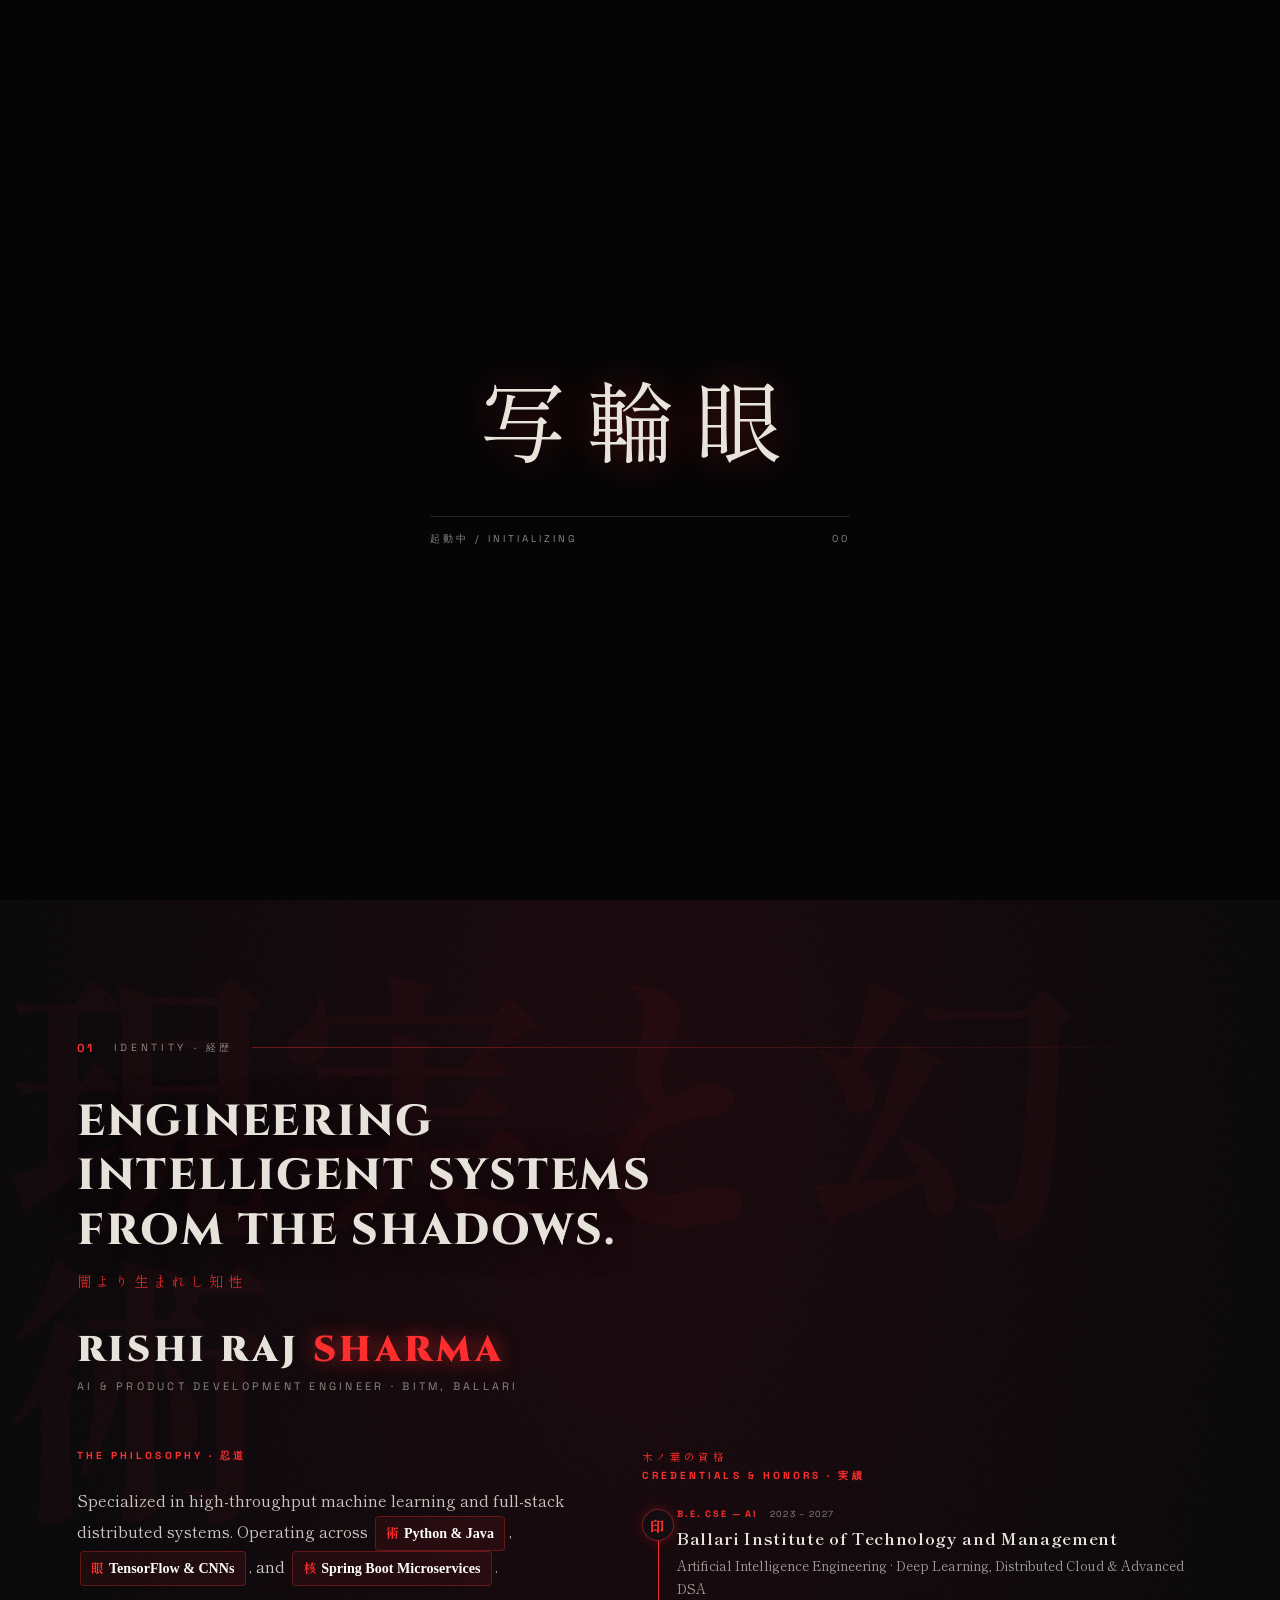
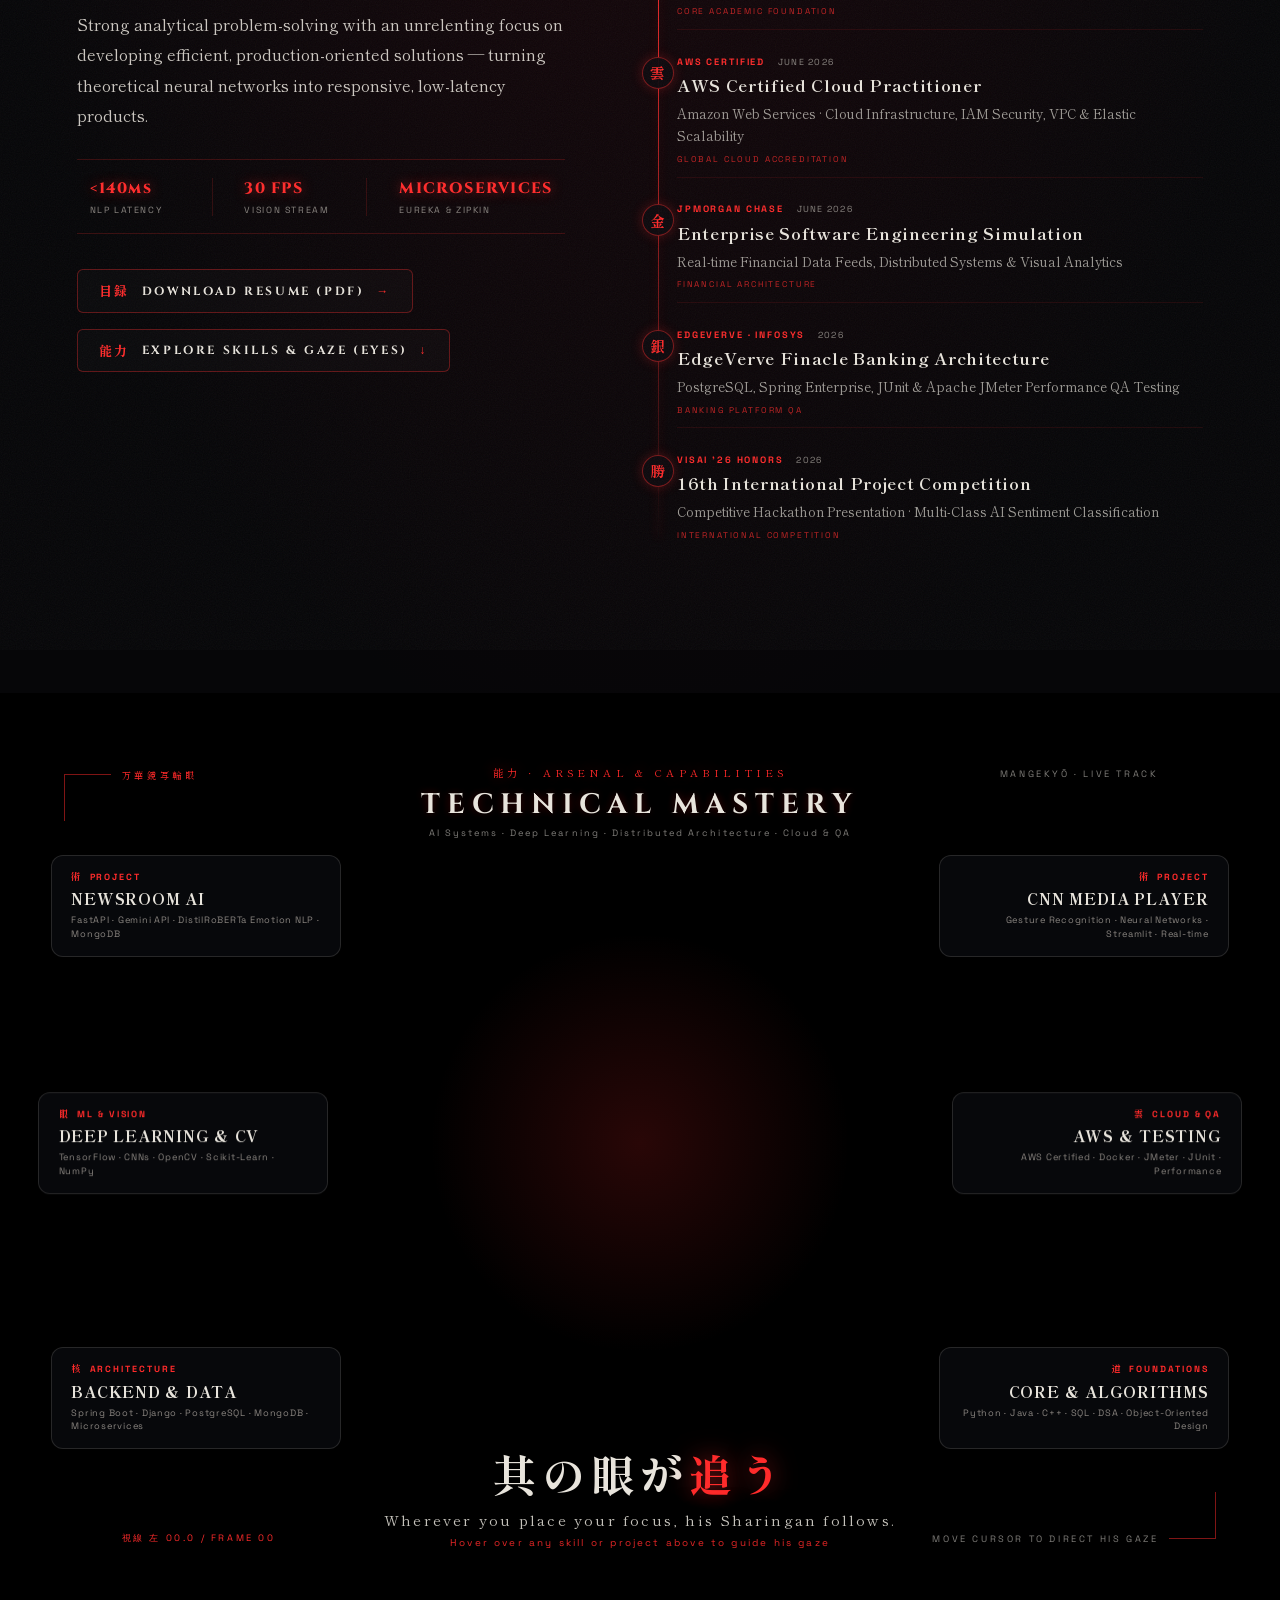
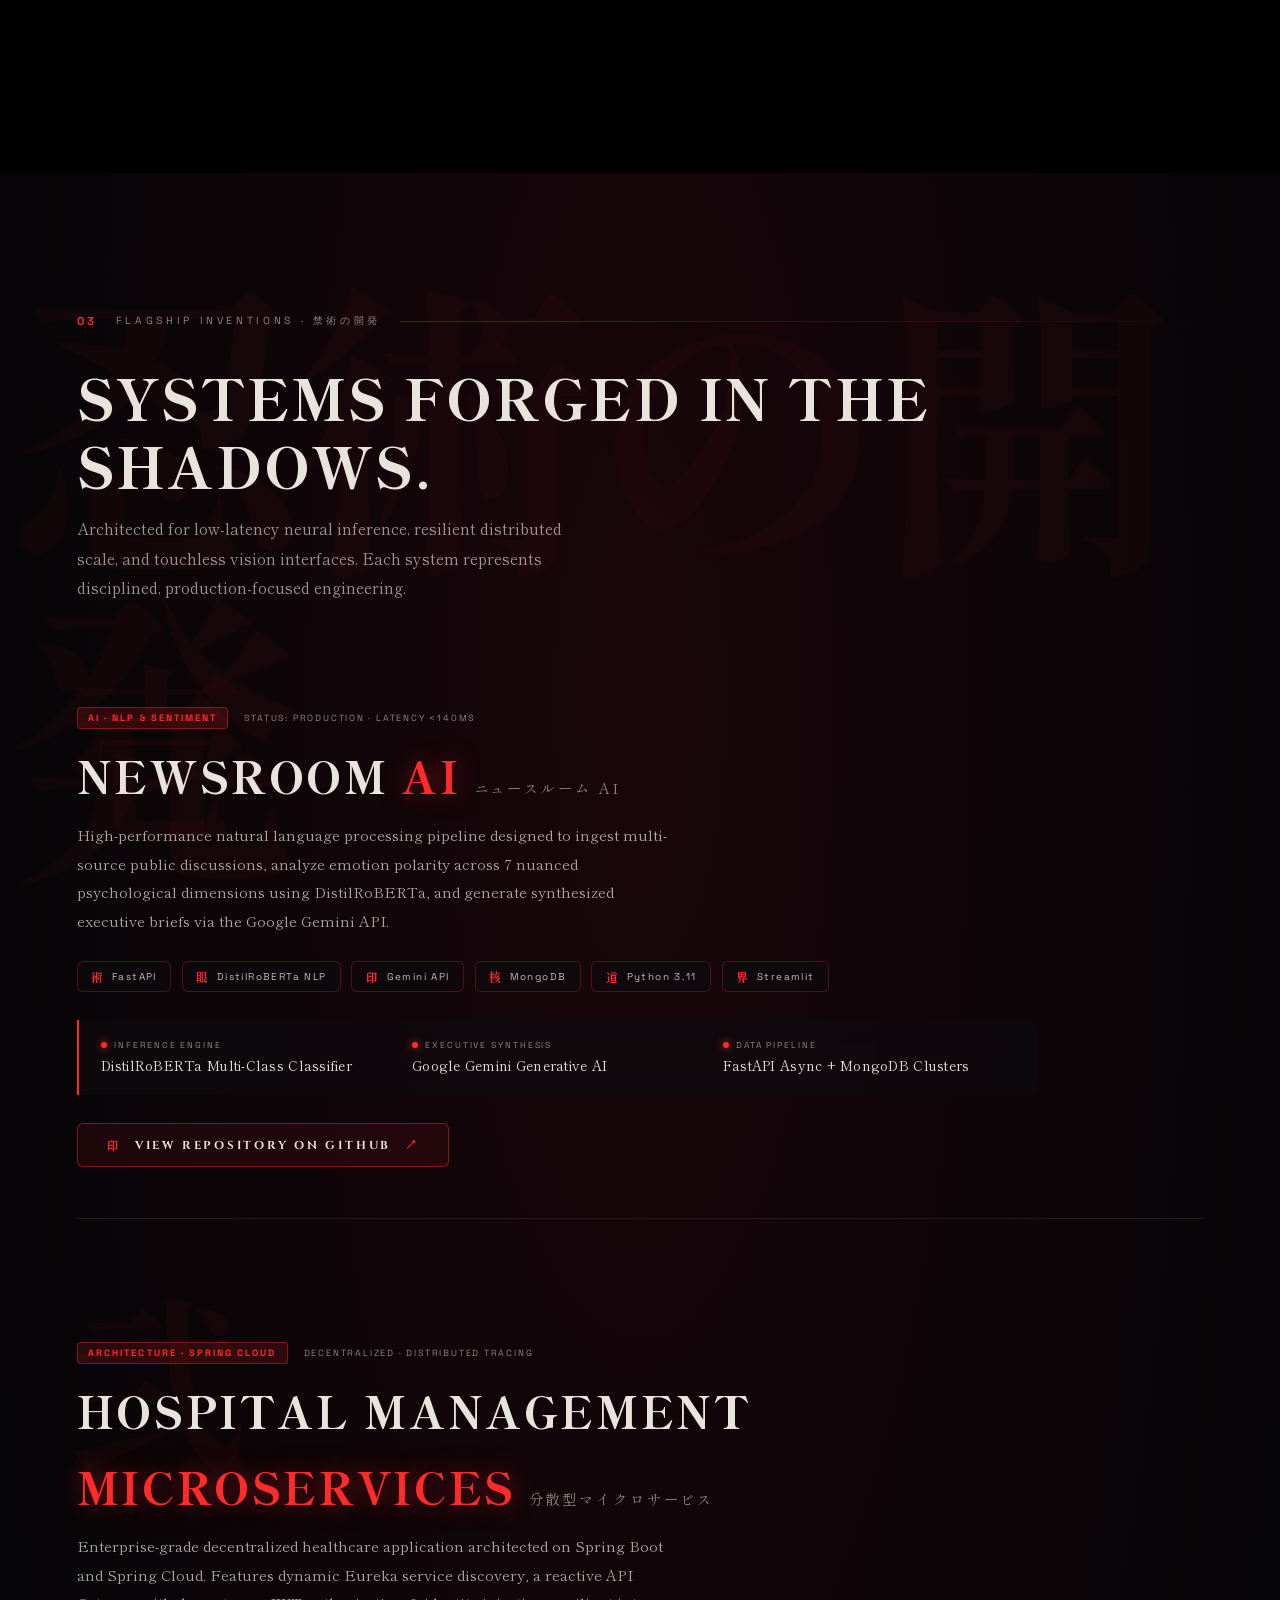
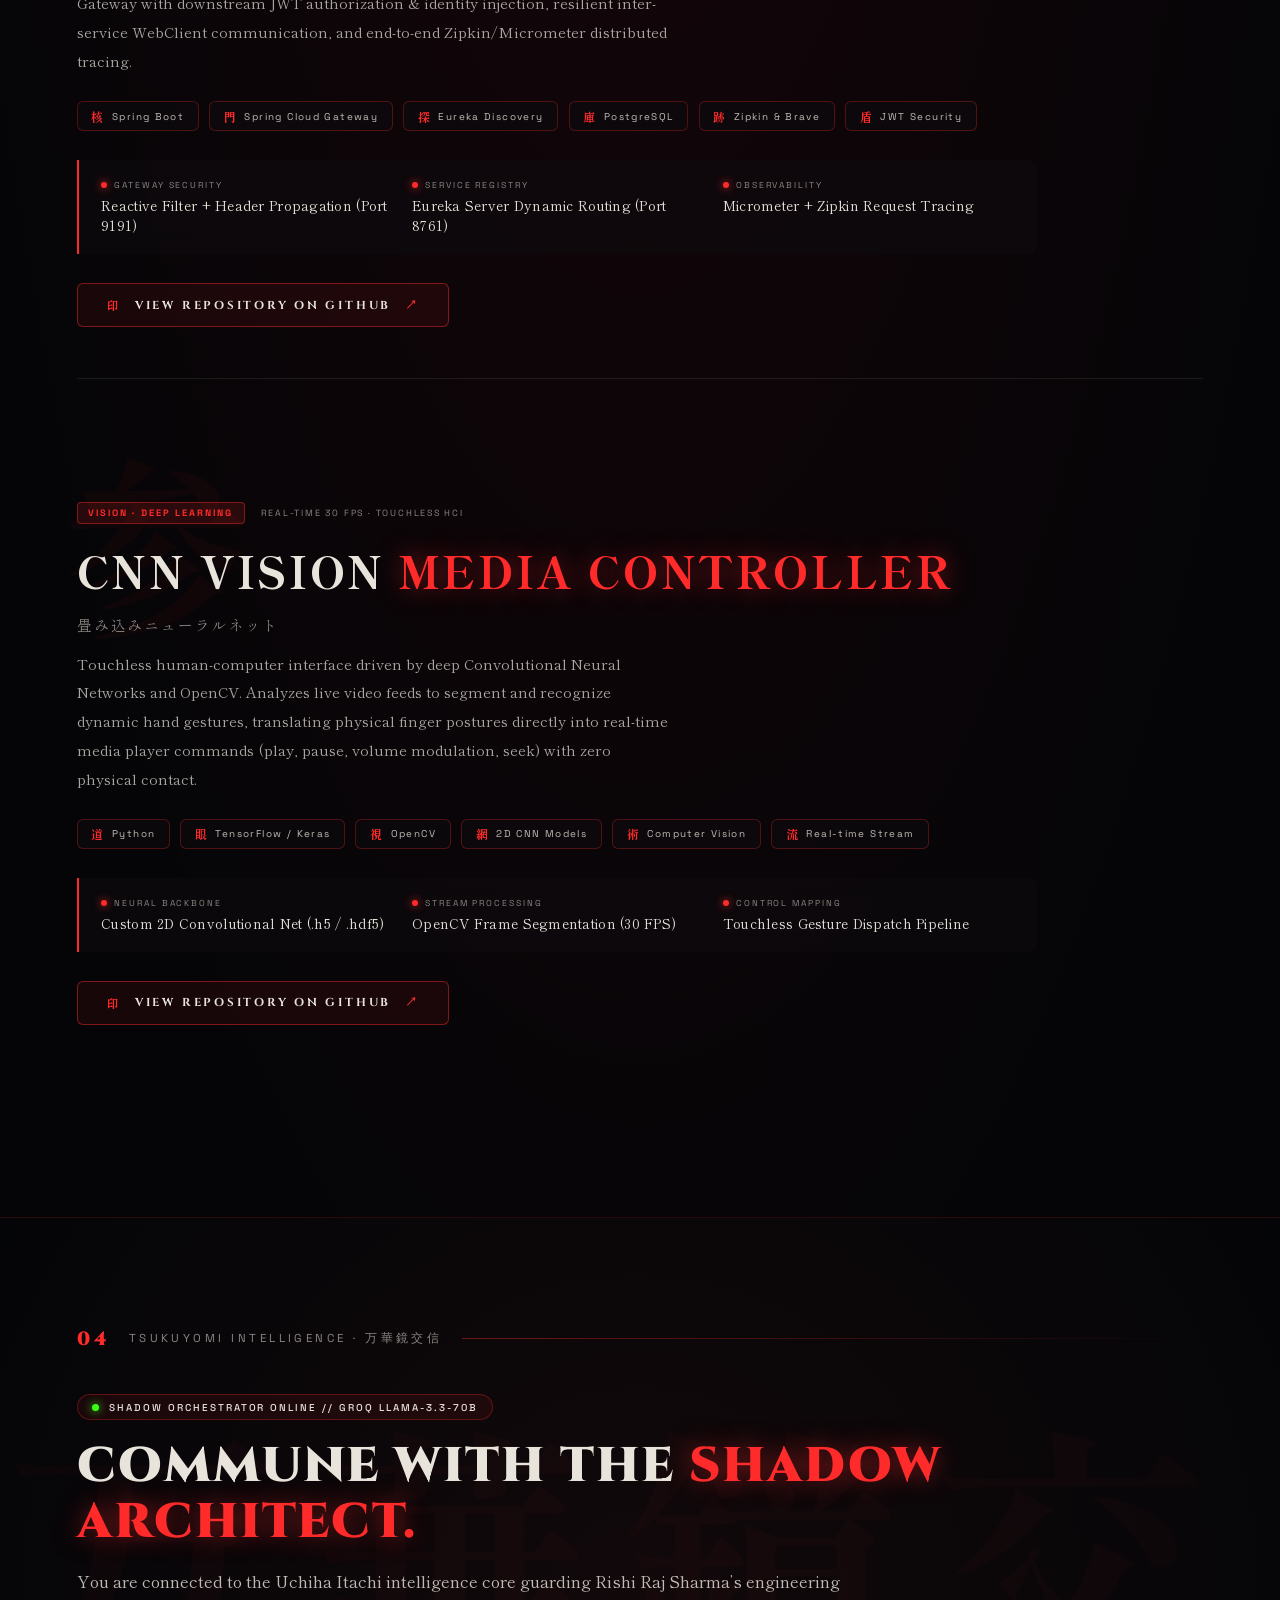
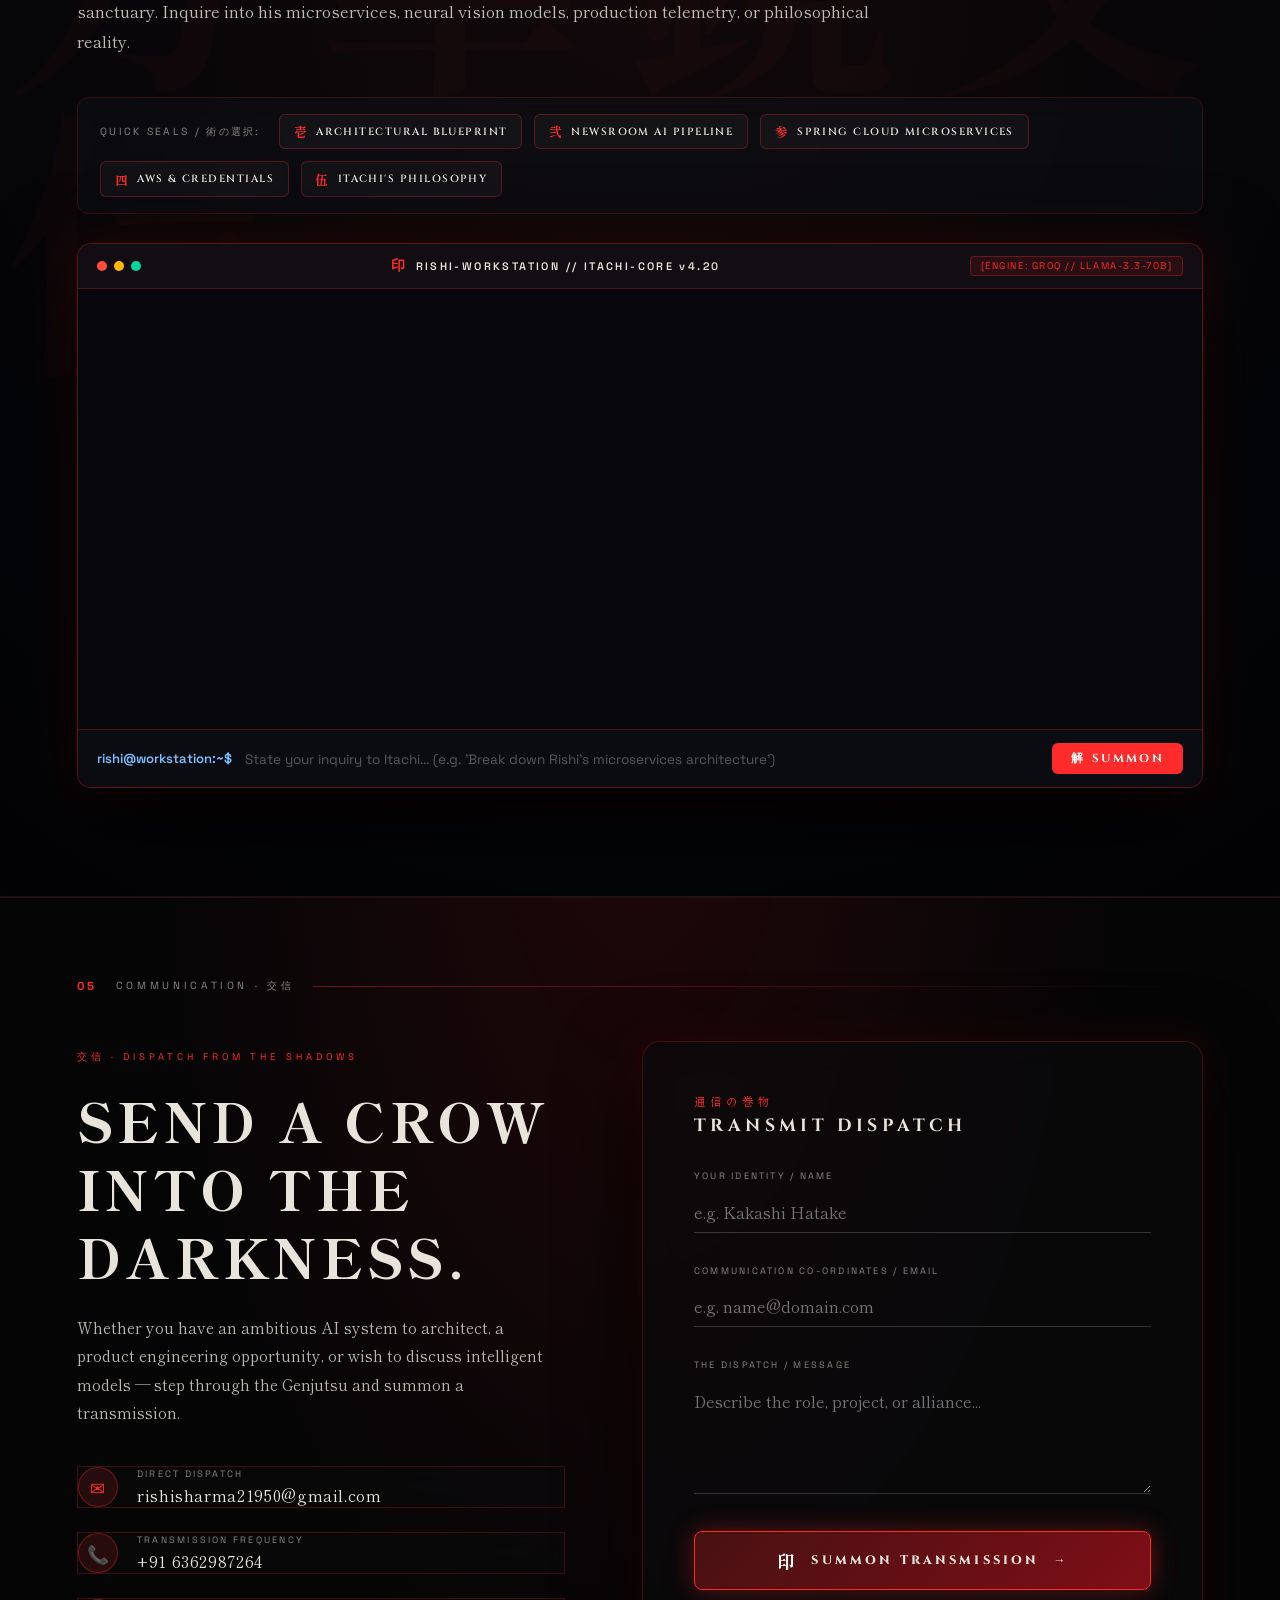
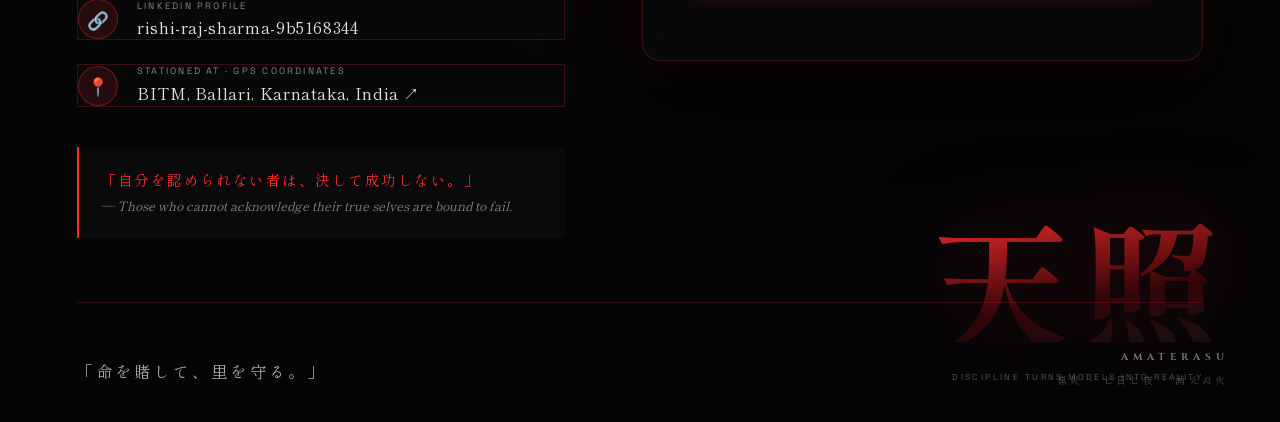
==== commit b7cd055f: "feat(mobile): calibrate gaze card positions, 100dvh continuous scrolling, and single-active scroll h" ====
--- a/index.html
+++ b/index.html
@@ -12,24 +12,24 @@
 <meta name="author" content="Rishi Raj Sharma" />
 <meta name="robots" content="index, follow" />
 <meta name="theme-color" content="#0a0a0c" />
-<link rel="canonical" href="https://portfolio-rishi.vercel.app/" />
+<link rel="canonical" href="https://my-portfolio-tau-navy-48.vercel.app/" />
 
 <!-- Open Graph / Facebook / LinkedIn / WhatsApp -->
 <meta property="og:type" content="website" />
-<meta property="og:url" content="https://portfolio-rishi.vercel.app/" />
+<meta property="og:url" content="https://my-portfolio-tau-navy-48.vercel.app/" />
 <meta property="og:title" content="Rishi Raj Sharma — AI &amp; Product Development Engineer" />
 <meta property="og:description" content="Enter the Tsukuyomi engineering sanctuary. High-throughput neural systems, distributed cloud architectures, and real-time computer vision by Rishi Raj Sharma." />
-<meta property="og:image" content="/Profile.png" />
+<meta property="og:image" content="https://my-portfolio-tau-navy-48.vercel.app/Profile.png" />
 <meta property="og:image:alt" content="Rishi Raj Sharma - AI &amp; Product Development Engineer" />
 <meta property="og:site_name" content="Rishi Raj Sharma Portfolio" />
 <meta property="og:locale" content="en_US" />
 
 <!-- Twitter / X Cards -->
 <meta name="twitter:card" content="summary_large_image" />
-<meta name="twitter:url" content="https://portfolio-rishi.vercel.app/" />
+<meta name="twitter:url" content="https://my-portfolio-tau-navy-48.vercel.app/" />
 <meta name="twitter:title" content="Rishi Raj Sharma — AI &amp; Product Development Engineer" />
 <meta name="twitter:description" content="High-throughput AI systems, distributed microservices, and neural vision engineering inside an authentic Itachi Tsukuyomi experience." />
-<meta name="twitter:image" content="/Profile.png" />
+<meta name="twitter:image" content="https://my-portfolio-tau-navy-48.vercel.app/Profile.png" />
 <meta name="twitter:creator" content="@Risshhhiiii" />
 
 <!-- Structured Data (JSON-LD) for Search Engines -->
@@ -39,12 +39,12 @@
   "@graph": [
     {
       "@type": "Person",
-      "@id": "https://portfolio-rishi.vercel.app/#person",
+      "@id": "https://my-portfolio-tau-navy-48.vercel.app/#person",
       "name": "Rishi Raj Sharma",
       "jobTitle": "AI & Product Development Engineer",
       "description": "AI & Product Development Engineer specializing in high-throughput machine learning, distributed microservices, and real-time computer vision systems.",
-      "url": "https://portfolio-rishi.vercel.app/",
-      "image": "https://portfolio-rishi.vercel.app/Profile.png",
+      "url": "https://my-portfolio-tau-navy-48.vercel.app/",
+      "image": "https://my-portfolio-tau-navy-48.vercel.app/Profile.png",
       "sameAs": [
         "https://github.com/Risshhhiiii",
         "https://www.linkedin.com/in/rishi-raj-sharma-9b5168344"
@@ -69,12 +69,12 @@
     },
     {
       "@type": "WebSite",
-      "@id": "https://portfolio-rishi.vercel.app/#website",
-      "url": "https://portfolio-rishi.vercel.app/",
+      "@id": "https://my-portfolio-tau-navy-48.vercel.app/#website",
+      "url": "https://my-portfolio-tau-navy-48.vercel.app/",
       "name": "Rishi Raj Sharma — AI & Product Development Engineer",
       "description": "Interactive Tsukuyomi portfolio of Rishi Raj Sharma showcasing Newsroom AI, Spring Cloud Microservices, and CNN Touchless HCI.",
       "publisher": {
-        "@id": "https://portfolio-rishi.vercel.app/#person"
+        "@id": "https://my-portfolio-tau-navy-48.vercel.app/#person"
       }
     }
   ]
@@ -128,6 +128,22 @@
 <div class="cursor" id="cursor" aria-hidden="true">
   <div class="cursor-aura"></div>
   <div class="cursor-dot"></div>
+</div>
+
+<!-- ══════════ MOBILE PULL-TO-REFRESH INDICATOR (MOBILE ONLY) ══════════ -->
+<div class="mobile-pull-refresh" id="mobilePullRefresh" aria-hidden="true">
+  <div class="pull-refresh-track">
+    <div class="pull-refresh-icon" id="pullRefreshIcon">
+      <svg viewBox="0 0 24 24" width="18" height="18" fill="none" stroke="currentColor" stroke-width="2.2" stroke-linecap="round" stroke-linejoin="round">
+        <path d="M21.5 2v6h-6M21.34 15.57a10 10 0 1 1-.57-8.38l5.67-5.67"/>
+      </svg>
+      <span class="pull-refresh-kanji">印</span>
+    </div>
+    <div class="pull-refresh-info">
+      <span class="pull-refresh-text" id="pullRefreshText">PULL TO RELOAD</span>
+      <span class="pull-refresh-jp" id="pullRefreshJp">現実を再同期 · SHARINGAN</span>
+    </div>
+  </div>
 </div>
 
 <!-- ══════════ FIXED CHROME ══════════ -->
@@ -153,7 +169,7 @@
       <button class="chrome__sound" id="soundToggle" type="button"
               aria-pressed="true" title="音量設定 · Audio Controls">
         <span class="chrome__sound-jp">音</span>
-        <span class="chrome__sound-state" id="soundState">35%</span>
+        <span class="chrome__sound-state" id="soundState">20%</span>
       </button>
     </div>
 
@@ -165,7 +181,7 @@
   <div class="chrome__mobile-actions" id="mobileActions">
     <button class="chrome__mobile-sound" id="mobileSoundToggle" type="button" aria-label="Sound settings" title="音量設定">
       <span class="mobile-sound-icon">音</span>
-      <span class="mobile-sound-state" id="mobileSoundState">35%</span>
+      <span class="mobile-sound-state" id="mobileSoundState">20%</span>
     </button>
     <button class="chrome__burger" id="mobileMenuBtn" type="button" aria-label="Toggle Navigation Menu" aria-expanded="false">
       <span></span>
@@ -198,15 +214,15 @@
       <div class="sound-panel__slider-row">
         <div class="sound-slider-labels">
           <span class="slider-label">LEVEL</span>
-          <span class="sound-panel__val" id="volumeValue">35%</span>
-        </div>
-        <input type="range" id="volumeSlider" min="0" max="1" step="0.01" value="0.35" class="sound-slider" aria-label="Master Volume Slider">
+          <span class="sound-panel__val" id="volumeValue">20%</span>
+        </div>
+        <input type="range" id="volumeSlider" min="0" max="1" step="0.01" value="0.20" class="sound-slider" aria-label="Master Volume Slider">
       </div>
 
       <!-- Quick Preset Buttons -->
       <div class="sound-presets">
         <button type="button" class="sound-preset-btn" data-vol="0">消音 OFF</button>
-        <button type="button" class="sound-preset-btn" data-vol="0.25">25%</button>
+        <button type="button" class="sound-preset-btn active" data-vol="0.20">20%</button>
         <button type="button" class="sound-preset-btn" data-vol="0.35">35%</button>
         <button type="button" class="sound-preset-btn" data-vol="0.70">70%</button>
         <button type="button" class="sound-preset-btn" data-vol="1.00">100%</button>
@@ -508,7 +524,7 @@
     <div class="eyes__copy">
       <h2>其の眼が<span>追う</span></h2>
       <p>Wherever you place your focus, his Sharingan follows.</p>
-      <p class="eyes__note">Hover over any skill or project above to guide his gaze</p>
+      <p class="eyes__note"><span class="desktop-only-inline">Hover over</span><span class="mobile-only-inline">Tap</span> any skill or project above to guide his gaze</p>
     </div>
   </div>
 </section>
@@ -760,21 +776,25 @@
 
       <form class="term-input-row" id="termForm">
         <span class="term-prompt">rishi@workstation:~$</span>
-        <input 
-          type="text" 
-          id="termInput" 
-          class="term-input" 
-          placeholder="State your inquiry to Itachi... (e.g. 'Break down Rishi's microservices architecture')" 
-          autocomplete="off" 
-          spellcheck="false"
-        />
-        <button type="submit" class="term-send-btn" id="termSendBtn">
-          <span class="btn-seal">解</span>
-          <span>SUMMON</span>
-        </button>
-        <button type="button" class="term-abort-btn" id="termAbortBtn" title="Interrupt stream (Ctrl+C)" style="display: none;">
-          <span>■ STOP</span>
-        </button>
+        <div class="term-input-box">
+          <input 
+            type="text" 
+            id="termInput" 
+            class="term-input" 
+            placeholder="State your inquiry to Itachi... (e.g. 'Break down Rishi's microservices architecture')" 
+            autocomplete="off" 
+            spellcheck="false"
+          />
+        </div>
+        <div class="term-actions">
+          <button type="submit" class="term-send-btn" id="termSendBtn">
+            <span class="btn-seal">解</span>
+            <span>SUMMON</span>
+          </button>
+          <button type="button" class="term-abort-btn" id="termAbortBtn" title="Interrupt stream (Ctrl+C)" style="display: none;">
+            <span>■ STOP</span>
+          </button>
+        </div>
       </form>
     </div>
   </div>
--- a/style.css
+++ b/style.css
@@ -18,20 +18,26 @@
 }
 
 *{margin:0;padding:0;box-sizing:border-box}
-html{scroll-behavior:smooth}
-body{
-  background:var(--ink);
-  color:var(--bone);
-  font-family:var(--gothic);
-  overflow-x:hidden;
-  -webkit-font-smoothing:antialiased;
-}
-::selection{background:var(--blood);color:#fff}
+html {
+  scroll-behavior: smooth;
+  scroll-padding-top: 5rem;
+  -webkit-overflow-scrolling: touch;
+}
+body {
+  background: var(--ink);
+  color: var(--bone);
+  font-family: var(--gothic);
+  overflow-x: hidden;
+  -webkit-font-smoothing: antialiased;
+  -moz-osx-font-smoothing: grayscale;
+  text-rendering: optimizeLegibility;
+}
+::selection { background: var(--blood); color: #fff; }
 
 /* ── scrollbar ── */
-::-webkit-scrollbar{width:6px}
-::-webkit-scrollbar-track{background:#000}
-::-webkit-scrollbar-thumb{background:linear-gradient(var(--blood),#3a0409)}
+::-webkit-scrollbar { width: 6px; }
+::-webkit-scrollbar-track { background: #000; }
+::-webkit-scrollbar-thumb { background: linear-gradient(var(--blood), #3a0409); border-radius: 3px; }
 
 /* ═══ PRELOADER ═══ */
 .loader{
@@ -257,9 +263,11 @@
 /* phase captions */
 .phase{
   position:absolute;left:clamp(2rem,7vw,7rem);top:50%;
-  transform:translateY(calc(-50% + var(--y,0px)));
+  transform:translateY(-50%);
   opacity:0;pointer-events:none;max-width:min(30ch,42vw);
   z-index:3;text-shadow:0 2px 34px rgba(0,0,0,.95),0 0 8px rgba(0,0,0,.7);
+  will-change:opacity;
+  transition:opacity 0.25s ease;
 }
 .phase__jp{
   font-family:var(--serif);font-weight:800;
@@ -584,7 +592,18 @@
 .footer__row span:last-child{font-family:var(--serif);letter-spacing:.24em}
 
 /* scroll-driven parallax + fade (JS owns transform/opacity) */
-[data-px],.jutsu__grid .card{will-change:transform,opacity}
+[data-px], .jutsu__grid .card {
+  will-change: transform, opacity;
+}
+
+/* ═══════════ SECTION ISOLATION & SMOOTH COMPOSITING ═══════════ */
+.about,
+.eyes,
+.projects-section,
+.jutsu {
+  contain: layout style;
+  transform: translateZ(0); /* Hardware accelerated compositing layer */
+}
 
 /* ═══════════ REVEALS ═══════════ */
 [data-reveal]{
@@ -595,10 +614,9 @@
 [data-reveal].in{opacity:1;transform:none}
 
 /* ═══ TSUKUYOMI SCROLL LOCK ON LANDING ═══ */
-body.tsukuyomi-locked,
-html.tsukuyomi-locked {
+body.tsukuyomi-locked {
   overflow: hidden !important;
-  height: 100vh !important;
+  touch-action: none;
 }
 
 @keyframes btnGlowPulse {
@@ -618,17 +636,17 @@
   z-index: 100;
   max-width: min(78ch, 92vw);
   width: 100%;
-  transition: opacity 0.65s cubic-bezier(0.16, 1, 0.3, 1),
-              transform 0.65s cubic-bezier(0.16, 1, 0.3, 1),
-              filter 0.65s;
+  transition: opacity 0.45s cubic-bezier(0.16, 1, 0.3, 1),
+              transform 0.45s cubic-bezier(0.16, 1, 0.3, 1);
+  will-change: opacity, transform;
   text-shadow: 0 2px 40px rgba(0, 0, 0, 0.95), 0 0 16px rgba(0, 0, 0, 0.9);
 }
 
 .tsukuyomi-lockup.dissolved {
   opacity: 0 !important;
-  transform: translateX(-50%) translateY(-35px) scale(1.04) !important;
-  filter: blur(14px) !important;
+  transform: translateX(-50%) translateY(-22px) !important;
   pointer-events: none !important;
+  filter: none !important;
 }
 
 .tsukuyomi-kicker {
@@ -830,64 +848,32 @@
   background: linear-gradient(90deg, rgba(255, 43, 43, 0.4), transparent);
 }
 
-.about-quote {
-  font-family: var(--serif);
-  font-size: clamp(2.2rem, 4.8vw, 4.4rem);
-  font-weight: 800;
-  letter-spacing: 0.03em;
-  line-height: 1.15;
-  color: var(--bone);
-  max-width: 24ch;
-  margin: 0 0 1.6rem;
-  text-shadow: 0 0 40px rgba(0, 0, 0, 0.9);
-}
-
-.about-identity {
-  margin-bottom: 3.5rem;
-}
-
-.about-name {
-  font-family: var(--serif);
-  font-size: clamp(1.4rem, 2.5vw, 2rem);
-  font-weight: 700;
-  letter-spacing: 0.1em;
-  color: var(--bone);
-  margin: 0 0 0.3rem;
-}
-
 .about-quote-container {
   position: relative;
   margin-bottom: 2.2rem;
-  padding: 1.5rem 1.8rem;
-  background: rgba(14, 15, 20, 0.5);
-  border-left: 3px solid var(--blood-hot);
-  border-radius: 0 10px 10px 0;
-  backdrop-filter: blur(16px);
-  transition: all 0.35s var(--ease);
-}
-
-.about-quote-container:hover {
-  background: rgba(255, 43, 43, 0.05);
-  box-shadow: 0 0 30px rgba(255, 43, 43, 0.2), inset 0 0 15px rgba(255, 43, 43, 0.05);
-  transform: translateX(4px);
+  padding: 0;
+  background: transparent;
+  border: none;
 }
 
 .about-quote {
   font-family: var(--display);
-  font-size: clamp(1.4rem, 2.6vw, 2.2rem);
+  font-size: clamp(1.6rem, 3.4vw, 3rem);
   font-weight: 800;
-  line-height: 1.3;
-  letter-spacing: 0.06em;
+  line-height: 1.25;
+  letter-spacing: 0.04em;
   color: var(--bone);
-  margin: 0 0 0.5rem;
+  max-width: 24ch;
+  margin: 0 0 0.8rem;
+  text-shadow: 0 2px 30px rgba(0, 0, 0, 0.95);
 }
 
 .quote-sub-kanji {
   font-family: var(--serif);
-  font-size: 0.8rem;
+  font-size: 0.88rem;
   letter-spacing: 0.35em;
   color: var(--blood-hot);
-  opacity: 0.75;
+  opacity: 0.85;
   display: block;
 }
 
@@ -1145,7 +1131,7 @@
   transition: transform 0.35s cubic-bezier(0.2, 0.8, 0.2, 1);
 }
 
-.lineage-entry:hover {
+.lineage-entry.active {
   transform: translateX(8px);
 }
 
@@ -1174,14 +1160,14 @@
   transition: transform 0.4s;
 }
 
-.lineage-entry:hover .lineage-node {
+.lineage-entry.active .lineage-node {
   border-color: #fff;
   background: var(--blood-hot);
   box-shadow: 0 0 25px rgba(255, 43, 43, 0.95), 0 0 10px #fff;
   transform: scale(1.15);
 }
 
-.lineage-entry:hover .lineage-seal {
+.lineage-entry.active .lineage-seal {
   color: #fff;
   transform: rotate(360deg);
 }
@@ -1200,7 +1186,7 @@
   border-bottom: none;
 }
 
-.lineage-entry:hover .lineage-content {
+.lineage-entry.active .lineage-content {
   border-bottom-color: rgba(255, 43, 43, 0.35);
 }
 
@@ -1235,9 +1221,33 @@
   transition: color 0.3s, text-shadow 0.3s;
 }
 
-.lineage-entry:hover .lineage-title {
+.lineage-entry.active .lineage-title {
   color: #fff;
   text-shadow: 0 0 12px rgba(255, 255, 255, 0.35);
+}
+
+/* Desktop mouse-only hover: disabled on touch to avoid double highlights */
+@media (hover: hover) and (pointer: fine) {
+  .lineage-entry:hover {
+    transform: translateX(8px);
+  }
+  .lineage-entry:hover .lineage-node {
+    border-color: #fff;
+    background: var(--blood-hot);
+    box-shadow: 0 0 25px rgba(255, 43, 43, 0.95), 0 0 10px #fff;
+    transform: scale(1.15);
+  }
+  .lineage-entry:hover .lineage-seal {
+    color: #fff;
+    transform: rotate(360deg);
+  }
+  .lineage-entry:hover .lineage-content {
+    border-bottom-color: rgba(255, 43, 43, 0.35);
+  }
+  .lineage-entry:hover .lineage-title {
+    color: #fff;
+    text-shadow: 0 0 12px rgba(255, 255, 255, 0.35);
+  }
 }
 
 .lineage-desc {
@@ -2708,8 +2718,14 @@
   white-space: nowrap;
 }
 
+.term-input-box {
+  flex: 1;
+  display: flex;
+  align-items: center;
+}
+
 .term-input {
-  flex: 1;
+  width: 100%;
   background: transparent;
   border: none;
   color: var(--bone);
@@ -2721,6 +2737,12 @@
 .term-input::placeholder {
   color: rgba(232, 228, 220, 0.35);
   font-size: 0.85rem;
+}
+
+.term-actions {
+  display: flex;
+  align-items: center;
+  gap: 0.5rem;
 }
 
 .term-send-btn {
@@ -2902,6 +2924,9 @@
   text-shadow: 0 0 8px rgba(255, 43, 43, 0.8);
 }
 
+.desktop-only-inline { display: inline; }
+.mobile-only-inline { display: none; }
+
 /* ═══════════ MOBILE CHROME & BURGER ═══════════ */
 .chrome__mobile-actions {
   display: none;
@@ -3013,6 +3038,9 @@
   .chrome__mobile-actions {
     display: flex;
   }
+
+  .desktop-only-inline { display: none !important; }
+  .mobile-only-inline { display: inline !important; }
 
   .chrome__nav {
     position: fixed;
@@ -3102,15 +3130,25 @@
     left: 50%;
     top: auto;
     bottom: 16vh;
-    transform: translate(-50%, var(--y, 0px));
+    transform: translateX(-50%);
     text-align: center;
     max-width: 88vw;
+    filter: none !important;
+  }
+
+  .about-quote-container {
+    background: transparent !important;
+    border: none !important;
+    padding: 0 !important;
   }
 
   .tsukuyomi-lockup {
     width: 92vw;
     max-width: 92vw;
     padding: 0 0.8rem;
+  }
+  .tsukuyomi-lockup.dissolved {
+    filter: none !important; /* Eliminate expensive GPU blur on mobile during opening */
   }
 
   .tsukuyomi-kicker {
@@ -3145,22 +3183,31 @@
     max-width: 320px;
   }
 
-  /* Eyes & Skills Constellation on Mobile — keep scroll exactly 120vh (original) */
+  /* Eyes & Skills Constellation on Mobile — 100dvh eliminates the extra pinned pause so it scrolls seamlessly like a normal page */
   .eyes {
-    height: 120vh;
+    height: 100vh;
+    height: 100dvh;
+  }
+  .eyes__sticky {
+    height: 100vh;
+    height: 100dvh;
   }
 
   .skills-center-head {
-    top: clamp(2rem, 4.5vh, 3.2rem);
-    width: 94vw;
+    top: clamp(1.4rem, 3.2vh, 2.4rem);
+    width: 92vw;
   }
   .skills-title {
-    font-size: clamp(1rem, 4.8vw, 1.4rem);
+    font-size: clamp(1.02rem, 4.6vw, 1.35rem);
     letter-spacing: 0.14em;
+    margin: 0.15rem 0;
   }
   .skills-sub {
-    font-size: 0.5rem;
-    letter-spacing: 0.12em;
+    font-size: clamp(0.5rem, 2.2vw, 0.58rem);
+    letter-spacing: 0.08em;
+    margin-top: 0.2rem;
+    opacity: 0.85;
+    padding: 0 0.5rem;
   }
 
   /* Shrink gaze cards to thin pill badges so the Sharingan eyes canvas stays visible */
@@ -3172,36 +3219,49 @@
     box-shadow: 0 4px 14px rgba(0,0,0,0.85);
   }
 
-  /* Push left cards tighter to the edge — ML between header and eye center */
-  .gaze-node--tl { top: 12%; left: 1%; }
-  .gaze-node--ml { top: 32%; left: 1%; transform: none; } /* raised: between header & center eye */
-  .gaze-node--bl { bottom: 26%; left: 1%; }              /* Cloud stays bottom-left */
-
-  /* Push right cards tighter to the edge */
-  .gaze-node--tr { top: 12%; right: 1%; text-align: right; }
-  .gaze-node--mr { top: 32%; right: 1%; transform: none; text-align: right; } /* raised */
-  .gaze-node--br { bottom: 26%; right: 1%; text-align: right; }
+  /* Push left cards tighter to the edge — tl lowered to 18.5% so skills-sub is 100% visible */
+  .gaze-node--tl { top: 18.5%; left: 1%; }
+  .gaze-node--ml { top: 34%; left: 1%; transform: none; }
+  .gaze-node--bl { bottom: 22%; left: 1%; }
+
+  /* Push right cards tighter to the edge — tr lowered to 18.5% so skills-sub is 100% visible */
+  .gaze-node--tr { top: 18.5%; right: 1%; text-align: right; }
+  .gaze-node--mr { top: 34%; right: 1%; transform: none; text-align: right; }
+  .gaze-node--br { bottom: 22%; right: 1%; text-align: right; }
 
   .node-badge { font-size: 0.44rem; margin-bottom: 0.1rem; letter-spacing: 0.16em; }
   .node-title { font-size: 0.62rem; margin: 0 0 0.08rem; letter-spacing: 0.04em; }
   .node-desc { display: none; }
 
-  /* Eyes copy pinned at bottom — smaller to avoid overlap */
+  /* Hide mouse-tracking frame lines, corner brackets, and readout labels on mobile — eliminates collisions */
+  .eyes__frame {
+    display: none !important;
+  }
+
+  /* Eyes copy pinned at bottom — elevated and constrained to eliminate collisions with floating orb, edge borders, and projects section */
   .eyes__copy {
-    bottom: clamp(0.8rem, 2.8vh, 2rem);
-    width: 94vw;
+    bottom: clamp(3rem, 7.5vh, 4.4rem);
+    width: min(84vw, 320px);
+    max-width: 320px;
+    left: 50%;
     transform: translateX(-50%);
+    z-index: 15;
+    padding: 0 0.4rem;
   }
   .eyes__copy h2 {
-    font-size: clamp(1.1rem, 5.2vw, 1.8rem);
+    font-size: clamp(1.1rem, 4.8vw, 1.45rem);
+    margin-bottom: 0.2rem;
   }
   .eyes__copy p {
-    font-size: clamp(0.62rem, 2.8vw, 0.78rem);
-    margin: 0.18rem 0;
-  }
-
-  .eyes__label--tr, .eyes__label--br {
-    display: none;
+    font-size: clamp(0.68rem, 2.6vw, 0.8rem);
+    line-height: 1.45;
+    margin: 0.2rem 0;
+    letter-spacing: 0.08em;
+  }
+  .eyes__note {
+    font-size: 0.52rem !important;
+    letter-spacing: 0.16em !important;
+    margin-top: 0.25rem !important;
   }
 
   /* Flagship Projects Section */
@@ -3269,36 +3329,86 @@
     display: none;
   }
 
-  /* Stack the input row vertically so SUMMON button is always visible */
+  /* Separate Typing Area and Action Area on Mobile */
   .term-input-row {
-    flex-wrap: wrap;
-    gap: 0.6rem;
-    padding: 0.7rem 0.9rem;
+    flex-direction: column;
+    align-items: stretch;
+    gap: 0.65rem;
+    padding: 0.85rem 0.95rem;
+    background: rgba(10, 11, 15, 0.98);
+  }
+
+  /* Dedicated Typing Area Container */
+  .term-input-box {
+    width: 100%;
+    display: flex;
+    align-items: center;
+    background: rgba(18, 20, 28, 0.95);
+    border: 1px solid rgba(255, 43, 43, 0.32);
+    border-radius: 8px;
+    padding: 0.55rem 0.85rem;
+    box-sizing: border-box;
+    box-shadow: inset 0 2px 5px rgba(0, 0, 0, 0.65);
+    transition: border-color 0.2s ease, box-shadow 0.2s ease, background 0.2s ease;
+  }
+
+  .term-input-box:focus-within {
+    border-color: rgba(255, 60, 60, 0.75);
+    box-shadow: inset 0 2px 5px rgba(0, 0, 0, 0.8), 0 0 12px rgba(255, 43, 43, 0.22);
+    background: rgba(24, 26, 36, 0.98);
   }
 
   .term-input {
     font-size: 16px !important; /* Prevents iOS Safari auto-zoom */
-    flex-basis: 100%;
     width: 100%;
-  }
-
-  /* Compact SUMMON button on mobile (was too large) */
-  .term-send-btn {
-    flex: 1;
+    padding: 0;
+    color: var(--bone);
+  }
+
+  .term-input::placeholder {
+    font-size: 0.8rem;
+    color: rgba(232, 228, 220, 0.38);
+  }
+
+  /* Dedicated Action Area (SUMMON & STOP buttons) */
+  .term-actions {
+    width: 100%;
+    display: flex;
+    align-items: stretch;
+  }
+
+  .term-actions .term-send-btn {
+    width: 100%;
+    min-height: 42px;
     justify-content: center;
-    min-height: 38px;
-    padding: 0.35rem 0.75rem;
-    font-size: 0.6rem;
-    letter-spacing: 0.14em;
-  }
-
-  /* Compact STOP button too */
-  .term-abort-btn {
-    flex: 1;
+    align-items: center;
+    padding: 0.55rem 1rem;
+    font-size: 0.74rem;
+    letter-spacing: 0.18em;
+    font-weight: 700;
+    border-radius: 8px;
+    background: linear-gradient(135deg, #cc1e1e 0%, #8c0c0c 100%);
+    box-shadow: 0 3px 12px rgba(214, 32, 44, 0.32);
+    gap: 0.45rem;
+    box-sizing: border-box;
+  }
+
+  .term-actions .term-send-btn:active {
+    transform: scale(0.985);
+    filter: brightness(1.15);
+  }
+
+  .term-actions .term-abort-btn {
+    width: 100%;
+    min-height: 42px;
     justify-content: center;
-    min-height: 38px;
-    padding: 0.35rem 0.65rem;
-    font-size: 0.58rem;
+    align-items: center;
+    padding: 0.55rem 1rem;
+    font-size: 0.72rem;
+    letter-spacing: 0.15em;
+    font-weight: 700;
+    border-radius: 8px;
+    box-sizing: border-box;
   }
 
   /* Mobile commune orb — hidden until user has completed the opening animation */
@@ -3332,9 +3442,33 @@
     letter-spacing: 0;
   }
 
-  /* Contact Section — ensure submit button has breathing room */
+  /* Contact Section — ensure submit button has breathing room & silky mobile scrolling */
   .jutsu {
     padding: 4.5rem 1.2rem clamp(6rem, 14vh, 10rem);
+  }
+
+  /* Eliminate expensive compositing bottlenecks on mobile */
+  .jutsu__reveal {
+    -webkit-mask-image: none !important;
+    mask-image: none !important;
+    display: none !important;
+  }
+
+  .jutsu__rain {
+    mix-blend-mode: normal !important;
+    display: none !important;
+  }
+
+  .ghost {
+    display: none !important; /* Touch has no persistent hovering cursor; disables heavy fragment shader */
+  }
+
+  .contact-reveal .channel-item,
+  .contact-reveal .scroll-form {
+    backdrop-filter: none !important;
+    -webkit-backdrop-filter: none !important;
+    background: rgba(14, 15, 19, 0.95) !important;
+    box-shadow: 0 4px 18px rgba(0, 0, 0, 0.6) !important;
   }
 
   .contact-grid {
@@ -3414,6 +3548,66 @@
   .lineage-entry {
     padding-left: 50px;
     margin-bottom: 2.2rem;
+    transition: transform 0.35s cubic-bezier(0.2, 0.8, 0.2, 1), background 0.35s ease;
+    border-radius: 8px;
+  }
+
+  /* On mobile view, strictly neutralize all :hover states — only .active can highlight */
+  .lineage-entry:hover:not(.active) {
+    transform: none !important;
+    background: transparent !important;
+  }
+  .lineage-entry:hover:not(.active) .lineage-node {
+    border-color: rgba(255, 43, 43, 0.45) !important;
+    background: rgba(14, 10, 14, 0.95) !important;
+    box-shadow: 0 0 12px rgba(255, 43, 43, 0.25) !important;
+    transform: none !important;
+  }
+  .lineage-entry:hover:not(.active) .lineage-seal {
+    color: var(--blood-hot) !important;
+    transform: none !important;
+  }
+  .lineage-entry:hover:not(.active) .lineage-title {
+    color: var(--bone) !important;
+    text-shadow: none !important;
+  }
+  .lineage-entry:hover:not(.active) .lineage-badge {
+    color: var(--blood-hot) !important;
+    text-shadow: none !important;
+  }
+  .lineage-entry:hover:not(.active) .lineage-content {
+    border-bottom-color: rgba(255, 43, 43, 0.1) !important;
+  }
+
+  .lineage-entry.active {
+    transform: translateX(6px);
+    background: linear-gradient(90deg, rgba(255, 43, 43, 0.08) 0%, transparent 85%);
+  }
+
+  .lineage-entry.active .lineage-node {
+    border-color: #fff;
+    background: var(--blood-hot);
+    box-shadow: 0 0 22px rgba(255, 43, 43, 0.95), 0 0 8px #fff;
+    transform: scale(1.18);
+  }
+
+  .lineage-entry.active .lineage-seal {
+    color: #fff;
+    transform: rotate(360deg);
+  }
+
+  .lineage-entry.active .lineage-title {
+    color: #fff;
+    text-shadow: 0 0 14px rgba(255, 43, 43, 0.8), 0 0 5px #fff;
+  }
+
+  .lineage-entry.active .lineage-badge {
+    color: #fff;
+    text-shadow: 0 0 8px rgba(255, 43, 43, 0.8);
+  }
+
+  .lineage-entry.active .lineage-content {
+    border-bottom-color: rgba(255, 43, 43, 0.45);
   }
 
   .lineage-content {
@@ -3447,6 +3641,105 @@
     padding: 0.65rem 1rem;
     bottom: 1.5rem;
   }
+
+  /* ══════════ MOBILE PULL-TO-REFRESH HUD ══════════ */
+  .mobile-pull-refresh {
+    display: flex !important;
+    position: fixed;
+    top: 14px;
+    left: 50%;
+    transform: translate(-50%, -130%);
+    z-index: 10001;
+    pointer-events: none;
+    opacity: 0;
+    will-change: transform, opacity;
+  }
+
+  .pull-refresh-track {
+    display: flex;
+    align-items: center;
+    gap: 0.65rem;
+    padding: 0.55rem 1.1rem;
+    background: rgba(10, 12, 17, 0.94);
+    border: 1px solid rgba(255, 43, 43, 0.35);
+    border-radius: 30px;
+    box-shadow: 0 10px 30px rgba(0, 0, 0, 0.85), 0 0 16px rgba(255, 43, 43, 0.2);
+    backdrop-filter: blur(14px);
+    -webkit-backdrop-filter: blur(14px);
+    transition: border-color 0.25s ease, box-shadow 0.25s ease;
+  }
+
+  .mobile-pull-refresh.ready .pull-refresh-track {
+    border-color: #ff3333;
+    box-shadow: 0 10px 32px rgba(214, 32, 44, 0.5), 0 0 24px rgba(255, 43, 43, 0.45);
+    background: rgba(16, 17, 24, 0.98);
+  }
+
+  .pull-refresh-icon {
+    display: flex;
+    align-items: center;
+    justify-content: center;
+    position: relative;
+    width: 26px;
+    height: 26px;
+    color: var(--blood-hot);
+    transition: transform 0.05s linear;
+  }
+
+  .pull-refresh-icon svg {
+    width: 18px;
+    height: 18px;
+  }
+
+  .pull-refresh-kanji {
+    position: absolute;
+    font-family: var(--serif);
+    font-size: 0.65rem;
+    color: var(--bone);
+    opacity: 0.85;
+    pointer-events: none;
+  }
+
+  .pull-refresh-info {
+    display: flex;
+    flex-direction: column;
+    line-height: 1.15;
+  }
+
+  .pull-refresh-text {
+    font-family: var(--mono);
+    font-size: 0.68rem;
+    font-weight: 700;
+    letter-spacing: 0.16em;
+    color: var(--bone);
+    transition: color 0.2s ease;
+  }
+
+  .mobile-pull-refresh.ready .pull-refresh-text {
+    color: #ff5555;
+    text-shadow: 0 0 8px rgba(255, 60, 60, 0.6);
+  }
+
+  .pull-refresh-jp {
+    font-family: var(--serif);
+    font-size: 0.55rem;
+    color: rgba(232, 228, 220, 0.5);
+    letter-spacing: 0.06em;
+  }
+
+  .pull-refresh-icon.spinning {
+    animation: refreshSpin 0.7s cubic-bezier(0.4, 0, 0.2, 1) infinite;
+  }
+
+  @keyframes refreshSpin {
+    from { transform: rotate(0deg); }
+    to { transform: rotate(360deg); }
+  }
+}
+
+/* Default desktop hide for pull-to-refresh */
+.mobile-pull-refresh {
+  display: none;
 }
 
 @media (prefers-reduced-motion: reduce) {
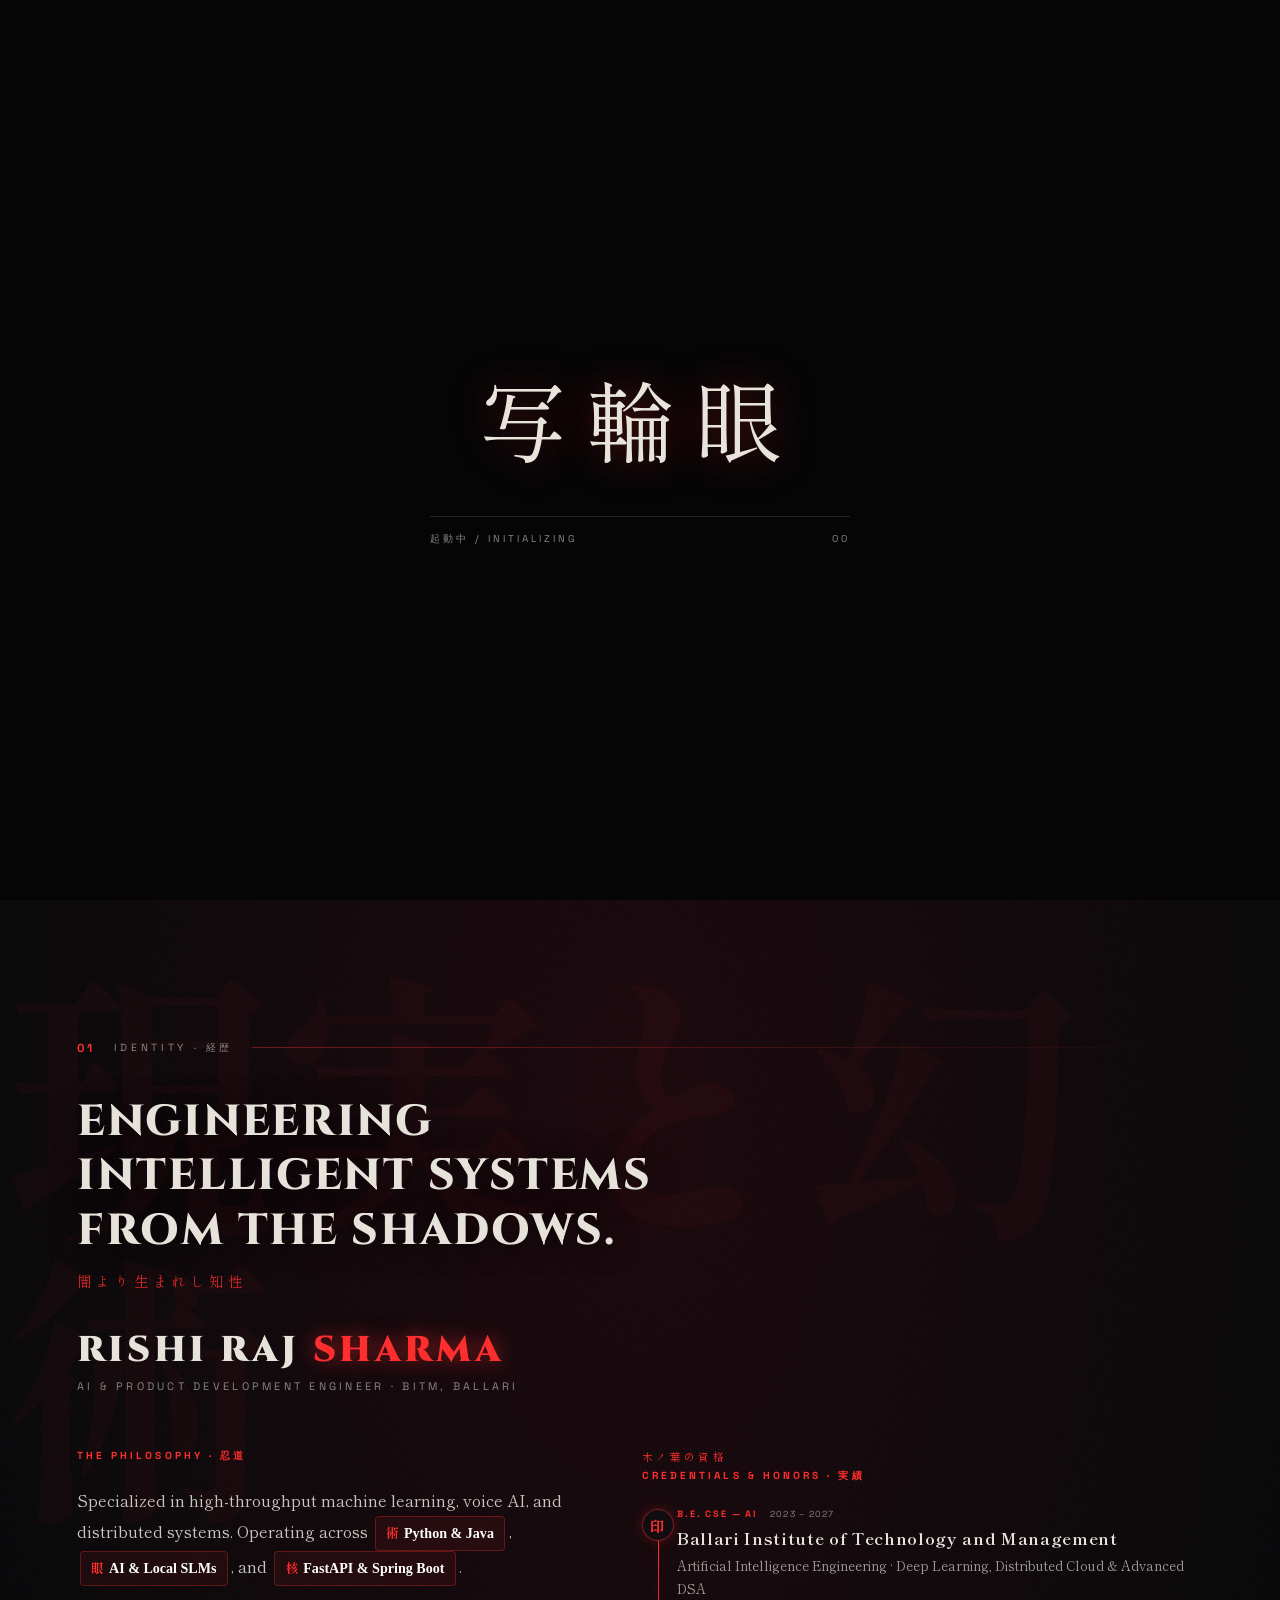
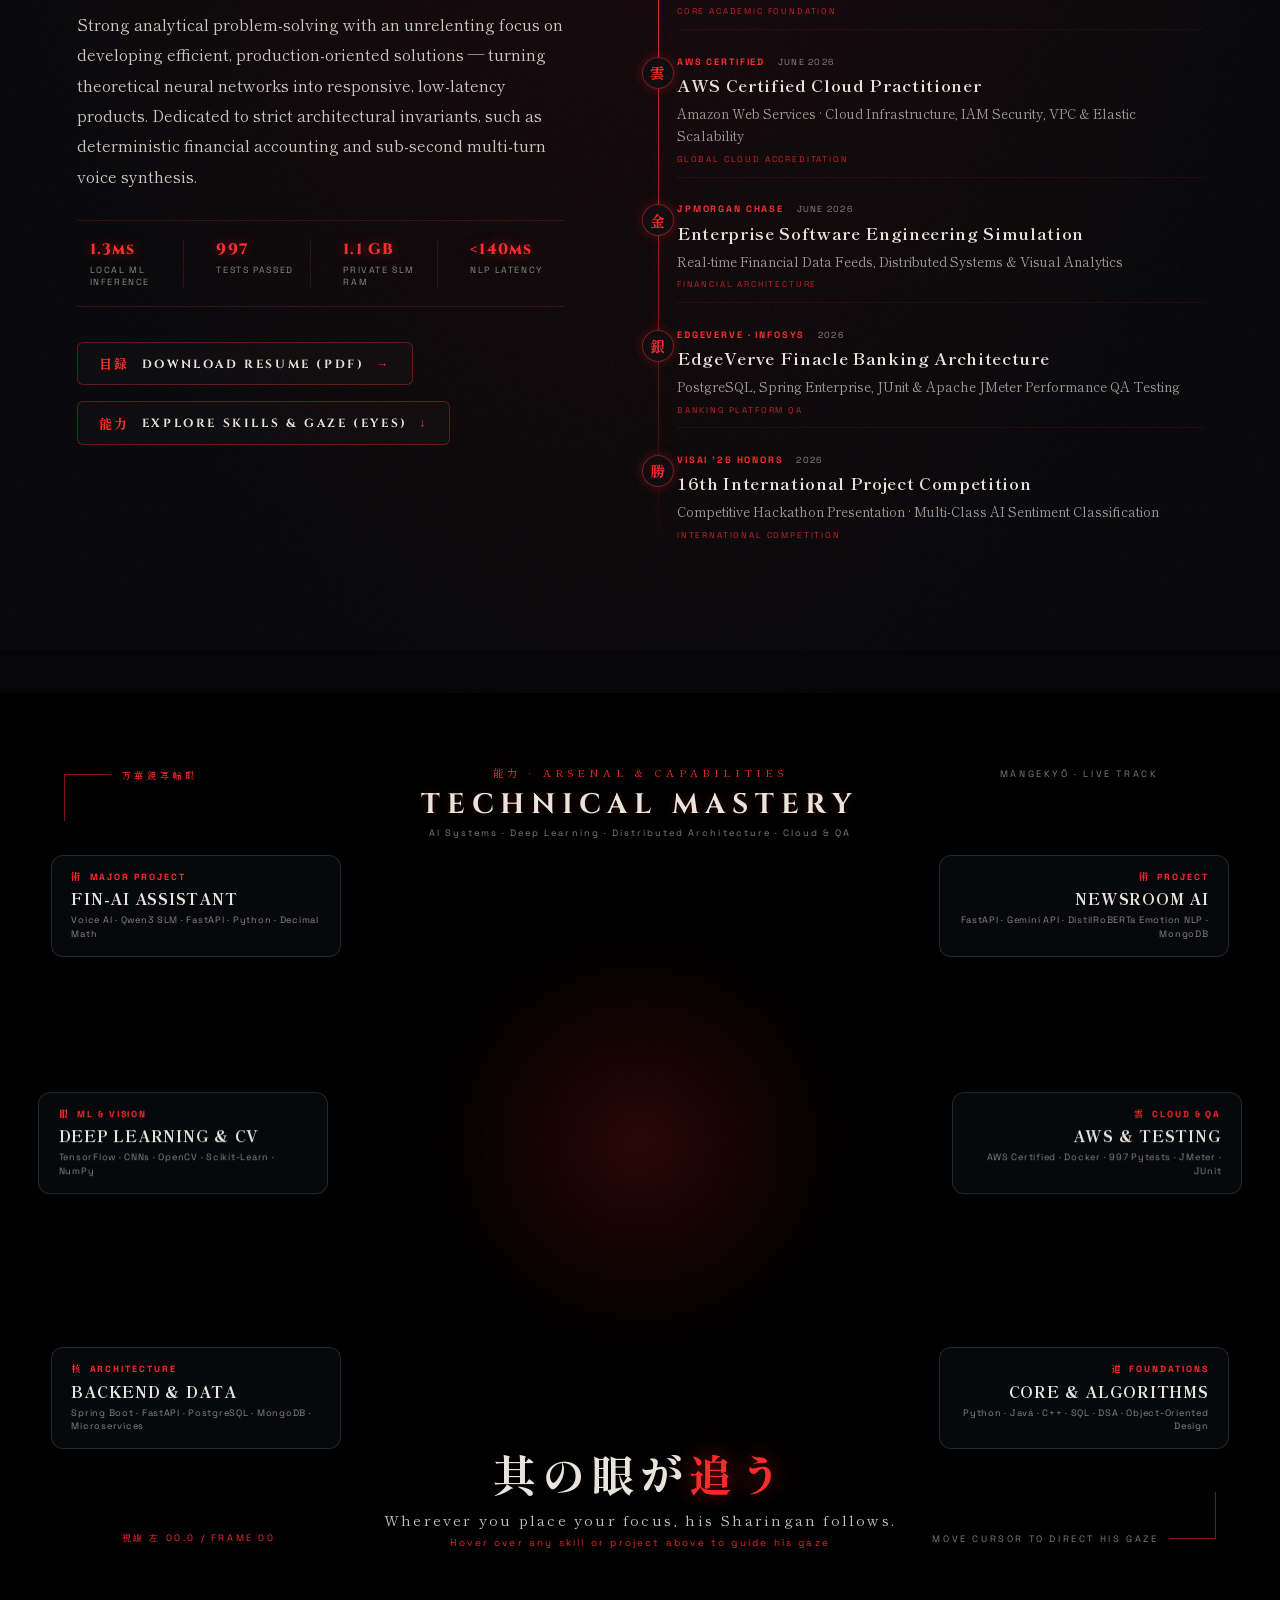
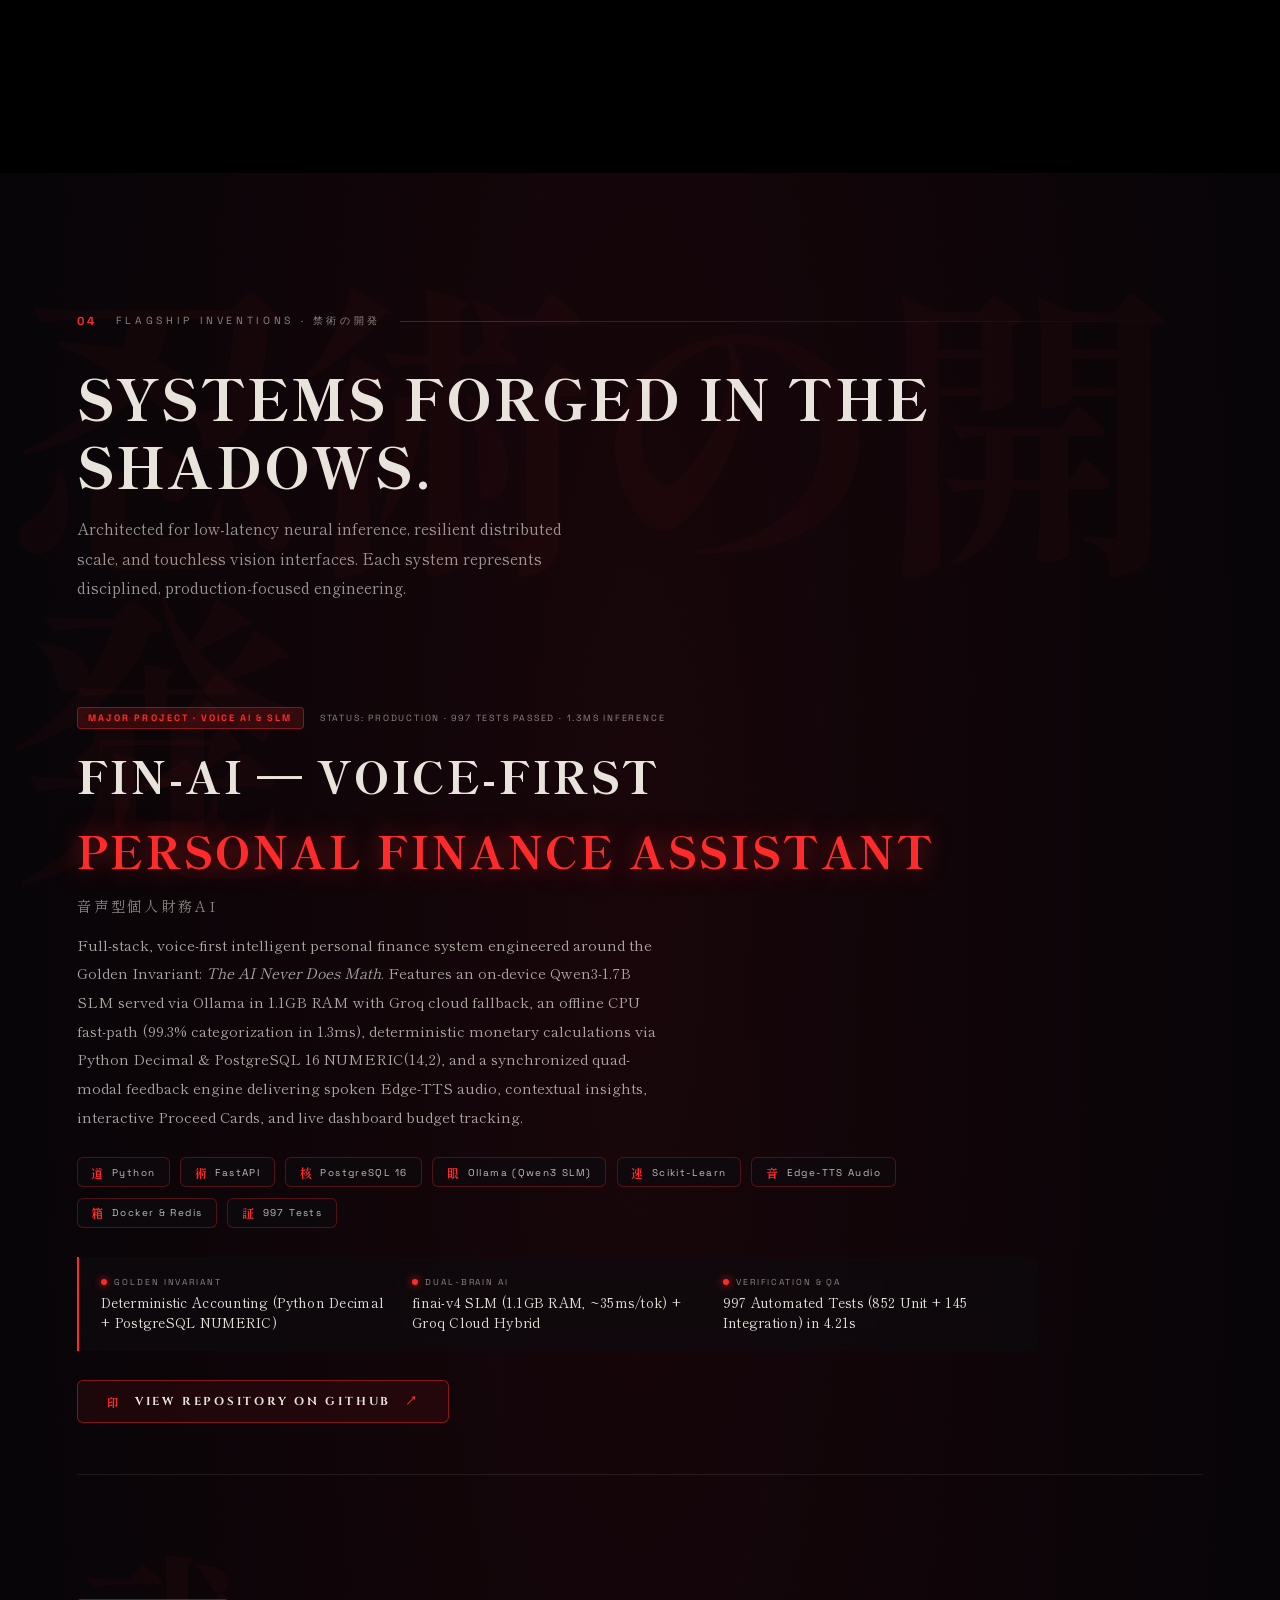
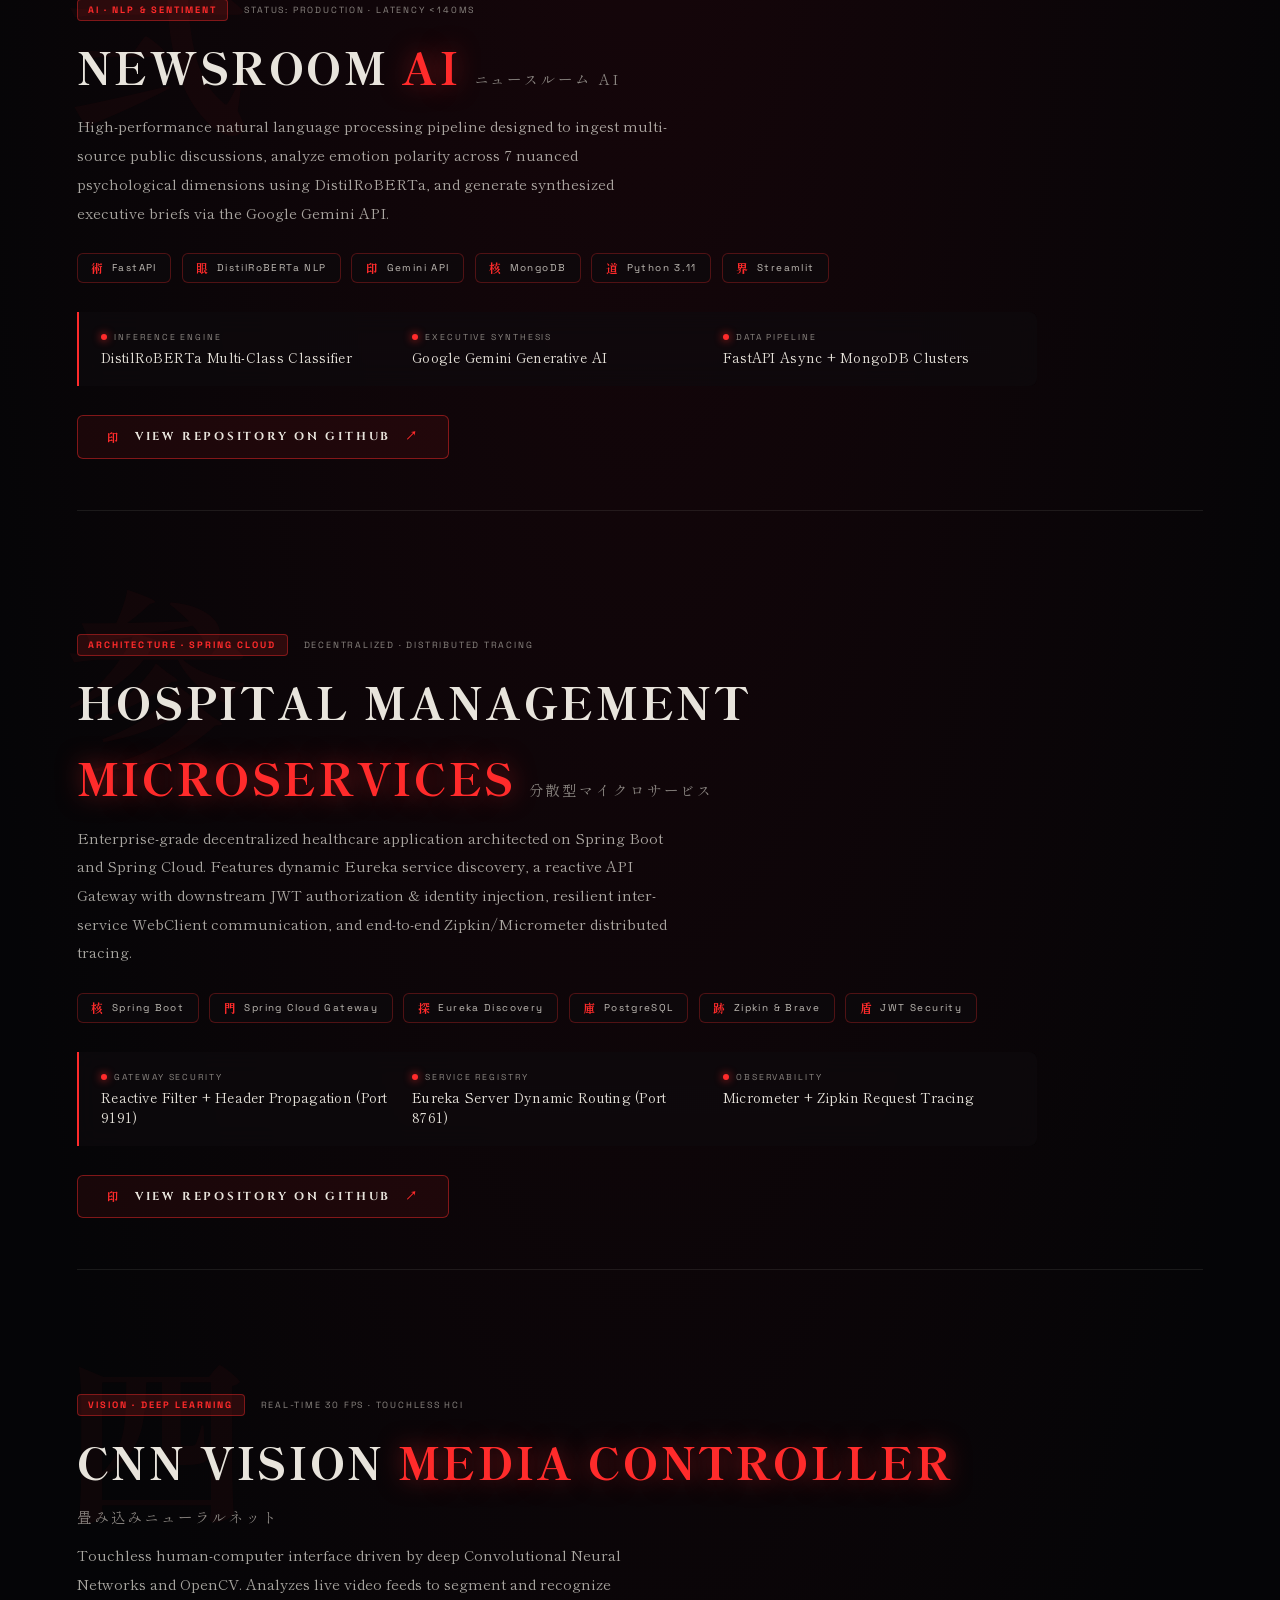
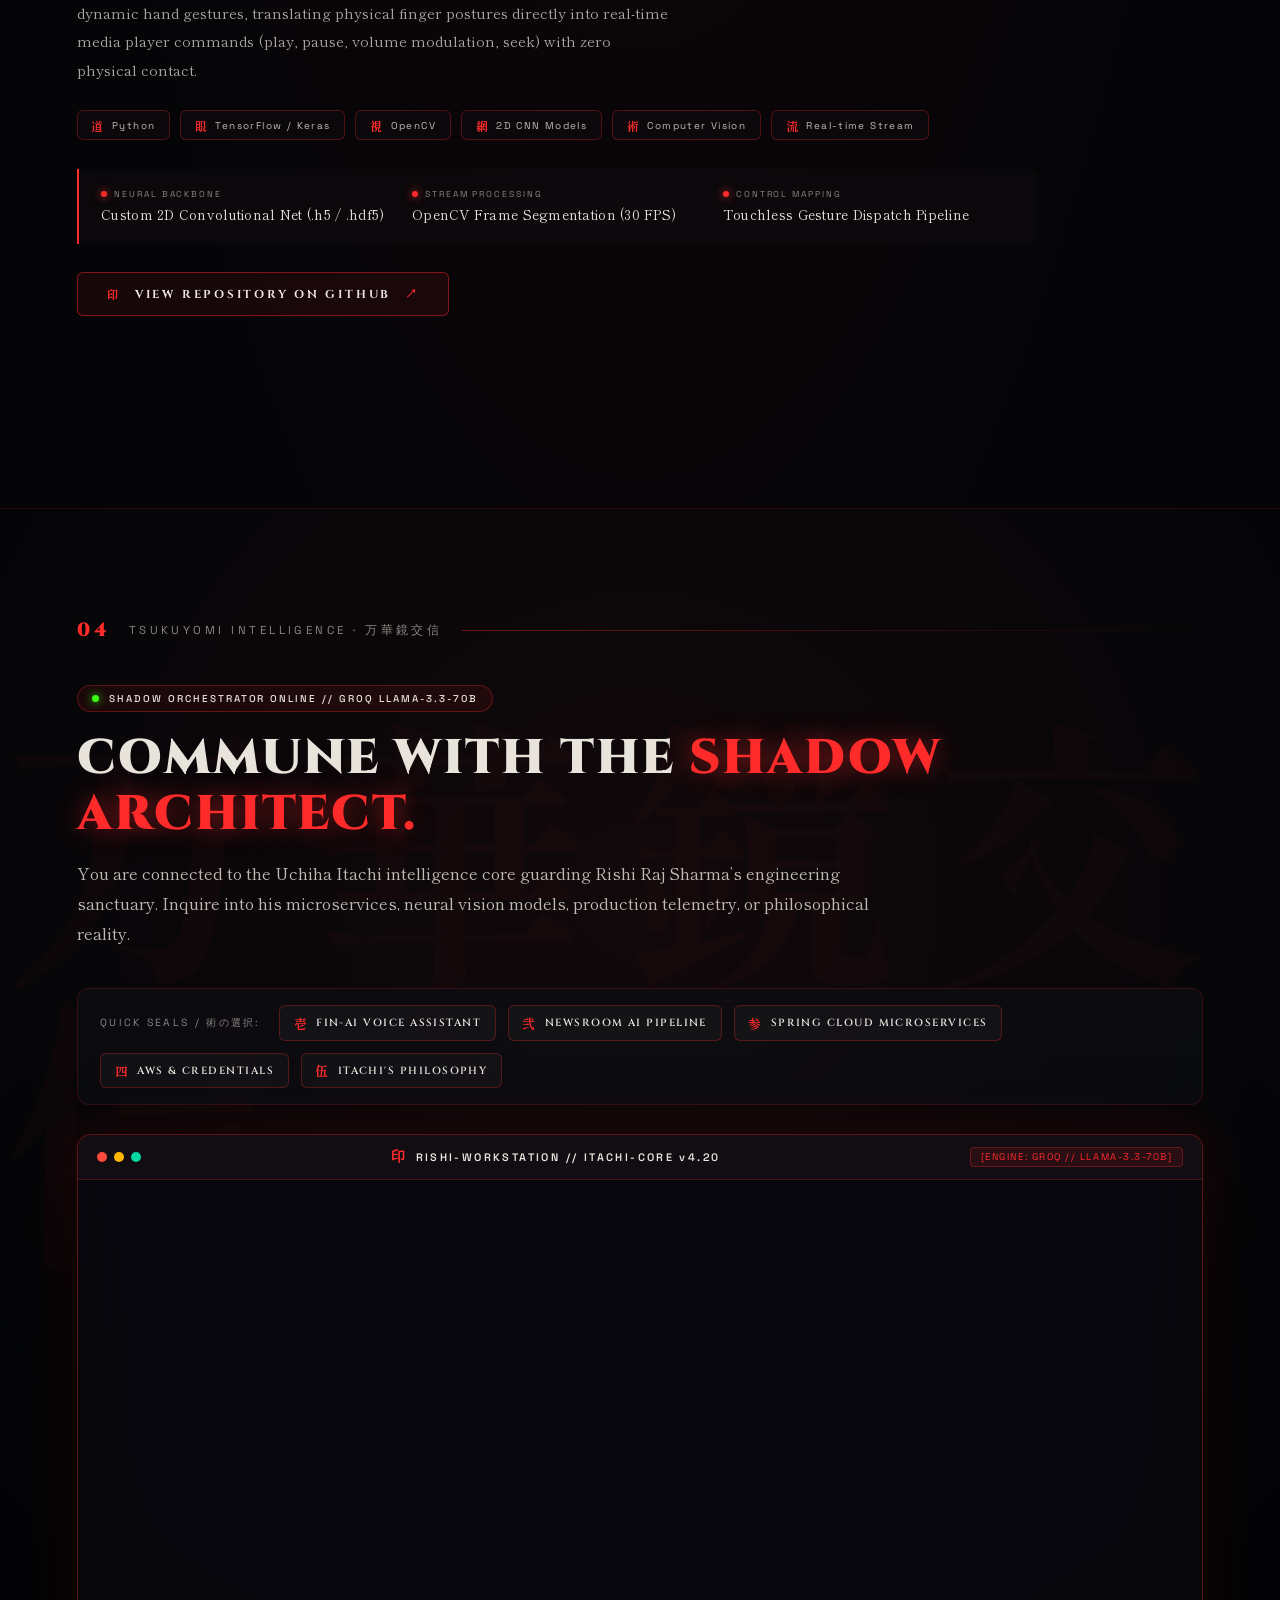
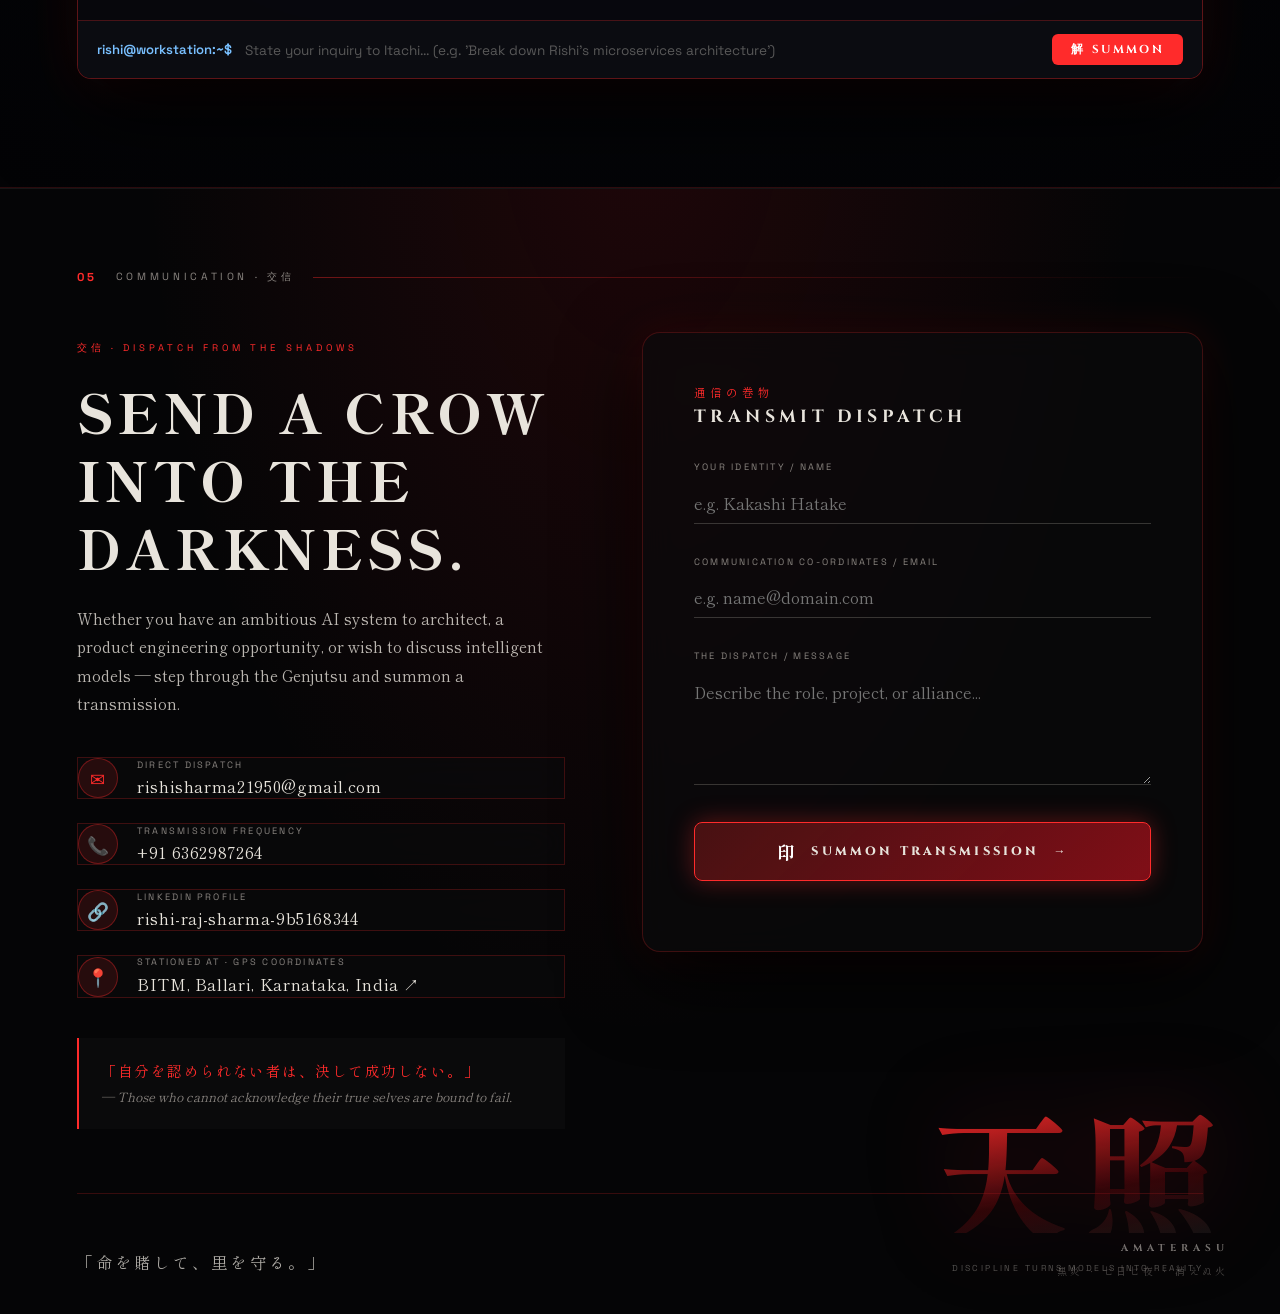
==== commit 6fe5cd42: "feat: integrate FIN-AI major project, update chatbot intelligence, and refresh resume" ====
--- a/index.html
+++ b/index.html
@@ -7,8 +7,8 @@
 
 <!-- Primary Meta Tags -->
 <meta name="title" content="Rishi Raj Sharma — AI &amp; Product Development Engineer | Tsukuyomi Portfolio" />
-<meta name="description" content="Step into the Tsukuyomi interactive portfolio of Rishi Raj Sharma, AI &amp; Product Development Engineer at BITM Ballari. High-throughput machine learning, distributed Spring Cloud microservices, gesture-based CNN vision systems, and live Itachi AI intelligence." />
-<meta name="keywords" content="Rishi Raj Sharma, AI Engineer, Product Development Engineer, Machine Learning, Deep Learning, Spring Boot, Spring Cloud, Microservices, Computer Vision, CNN, BITM Ballari, Newsroom AI, FastAPI, MongoDB, AWS Certified, Distributed Systems, Tsukuyomi Portfolio" />
+<meta name="description" content="Step into the Tsukuyomi interactive portfolio of Rishi Raj Sharma, AI &amp; Product Development Engineer at BITM Ballari. Voice-first financial AI (FIN-AI), local SLM intelligence, distributed Spring Cloud microservices, gesture-based CNN vision systems, and live Itachi AI intelligence." />
+<meta name="keywords" content="Rishi Raj Sharma, FIN-AI, Voice AI Assistant, Ollama, Qwen3, AI Engineer, Product Development Engineer, Machine Learning, Deep Learning, Spring Boot, Spring Cloud, Microservices, Computer Vision, CNN, BITM Ballari, Newsroom AI, FastAPI, PostgreSQL, MongoDB, AWS Certified, Distributed Systems, Tsukuyomi Portfolio" />
 <meta name="author" content="Rishi Raj Sharma" />
 <meta name="robots" content="index, follow" />
 <meta name="theme-color" content="#0a0a0c" />
@@ -18,7 +18,7 @@
 <meta property="og:type" content="website" />
 <meta property="og:url" content="https://my-portfolio-tau-navy-48.vercel.app/" />
 <meta property="og:title" content="Rishi Raj Sharma — AI &amp; Product Development Engineer" />
-<meta property="og:description" content="Enter the Tsukuyomi engineering sanctuary. High-throughput neural systems, distributed cloud architectures, and real-time computer vision by Rishi Raj Sharma." />
+<meta property="og:description" content="Voice-first financial AI, local SLM intelligence, distributed cloud architectures, and real-time computer vision by Rishi Raj Sharma." />
 <meta property="og:image" content="https://my-portfolio-tau-navy-48.vercel.app/Profile.png" />
 <meta property="og:image:alt" content="Rishi Raj Sharma - AI &amp; Product Development Engineer" />
 <meta property="og:site_name" content="Rishi Raj Sharma Portfolio" />
@@ -28,7 +28,7 @@
 <meta name="twitter:card" content="summary_large_image" />
 <meta name="twitter:url" content="https://my-portfolio-tau-navy-48.vercel.app/" />
 <meta name="twitter:title" content="Rishi Raj Sharma — AI &amp; Product Development Engineer" />
-<meta name="twitter:description" content="High-throughput AI systems, distributed microservices, and neural vision engineering inside an authentic Itachi Tsukuyomi experience." />
+<meta name="twitter:description" content="Voice-first financial AI, local SLM intelligence, distributed cloud architectures, and real-time computer vision by Rishi Raj Sharma." />
 <meta name="twitter:image" content="https://my-portfolio-tau-navy-48.vercel.app/Profile.png" />
 <meta name="twitter:creator" content="@Risshhhiiii" />
 
@@ -58,11 +58,14 @@
         "Artificial Intelligence",
         "Machine Learning",
         "Deep Learning",
+        "Voice AI",
+        "Small Language Models (SLMs)",
         "Distributed Systems",
         "Spring Boot",
         "Spring Cloud Microservices",
         "FastAPI",
         "Python",
+        "PostgreSQL",
         "Computer Vision",
         "AWS Cloud Infrastructure"
       ]
@@ -72,7 +75,7 @@
       "@id": "https://my-portfolio-tau-navy-48.vercel.app/#website",
       "url": "https://my-portfolio-tau-navy-48.vercel.app/",
       "name": "Rishi Raj Sharma — AI & Product Development Engineer",
-      "description": "Interactive Tsukuyomi portfolio of Rishi Raj Sharma showcasing Newsroom AI, Spring Cloud Microservices, and CNN Touchless HCI.",
+      "description": "Interactive Tsukuyomi portfolio of Rishi Raj Sharma showcasing FIN-AI Voice Assistant, Newsroom AI, Spring Cloud Microservices, and CNN Touchless HCI.",
       "publisher": {
         "@id": "https://my-portfolio-tau-navy-48.vercel.app/#person"
       }
@@ -331,28 +334,32 @@
         <div class="about-col">
           <h4 class="about-col-title">THE PHILOSOPHY · 忍道</h4>
           <p class="about-text">
-            Specialized in high-throughput machine learning and full-stack distributed systems. Operating across 
+            Specialized in high-throughput machine learning, voice AI, and distributed systems. Operating across 
             <span class="shinobi-tech-tag" data-tech="Python &amp; Java"><span class="tag-seal">術</span> Python &amp; Java</span>, 
-            <span class="shinobi-tech-tag" data-tech="TensorFlow &amp; CNNs"><span class="tag-seal">眼</span> TensorFlow &amp; CNNs</span>, and 
-            <span class="shinobi-tech-tag" data-tech="Spring Cloud"><span class="tag-seal">核</span> Spring Boot Microservices</span>.
+            <span class="shinobi-tech-tag" data-tech="AI &amp; Local SLMs"><span class="tag-seal">眼</span> AI &amp; Local SLMs</span>, and 
+            <span class="shinobi-tech-tag" data-tech="FastAPI &amp; Microservices"><span class="tag-seal">核</span> FastAPI &amp; Spring Boot</span>.
           </p>
           <p class="about-text">
-            Strong analytical problem-solving with an unrelenting focus on developing efficient, production-oriented solutions — turning theoretical neural networks into responsive, low-latency products.
+            Strong analytical problem-solving with an unrelenting focus on developing efficient, production-oriented solutions — turning theoretical neural networks into responsive, low-latency products. Dedicated to strict architectural invariants, such as deterministic financial accounting and sub-second multi-turn voice synthesis.
           </p>
 
           <!-- Interactive Philosophy Telemetry Chips -->
           <div class="philosophy-stats-grid">
             <div class="p-stat-card">
+              <span class="p-stat-val">1.3ms</span>
+              <span class="p-stat-label">LOCAL ML INFERENCE</span>
+            </div>
+            <div class="p-stat-card">
+              <span class="p-stat-val">997</span>
+              <span class="p-stat-label">TESTS PASSED</span>
+            </div>
+            <div class="p-stat-card">
+              <span class="p-stat-val">1.1 GB</span>
+              <span class="p-stat-label">PRIVATE SLM RAM</span>
+            </div>
+            <div class="p-stat-card">
               <span class="p-stat-val">&lt;140ms</span>
               <span class="p-stat-label">NLP LATENCY</span>
-            </div>
-            <div class="p-stat-card">
-              <span class="p-stat-val">30 FPS</span>
-              <span class="p-stat-label">VISION STREAM</span>
-            </div>
-            <div class="p-stat-card">
-              <span class="p-stat-val">MICROSERVICES</span>
-              <span class="p-stat-label">EUREKA &amp; ZIPKIN</span>
             </div>
           </div>
 
@@ -484,39 +491,39 @@
     <div class="gaze-constellation" id="gazeConstellation">
       <!-- Left side targets (Cursor on left => Gaze looks left) -->
       <div class="gaze-node gaze-node--tl" data-gaze="0.08">
+        <div class="node-badge"><span class="badge-kanji">術</span> MAJOR PROJECT</div>
+        <h3 class="node-title">FIN-AI ASSISTANT</h3>
+        <p class="node-desc">Voice AI · Qwen3 SLM · FastAPI · Python · Decimal Math</p>
+      </div>
+
+      <div class="gaze-node gaze-node--ml" data-gaze="0.00">
+        <div class="node-badge"><span class="badge-kanji">眼</span> ML &amp; VISION</div>
+        <h3 class="node-title">DEEP LEARNING &amp; CV</h3>
+        <p class="node-desc">TensorFlow · CNNs · OpenCV · Scikit-Learn · NumPy</p>
+      </div>
+
+      <div class="gaze-node gaze-node--bl" data-gaze="0.15">
+        <div class="node-badge"><span class="badge-kanji">核</span> ARCHITECTURE</div>
+        <h3 class="node-title">BACKEND &amp; DATA</h3>
+        <p class="node-desc">Spring Boot · FastAPI · PostgreSQL · MongoDB · Microservices</p>
+      </div>
+
+      <!-- Right side targets (Cursor on right => Gaze looks right) -->
+      <div class="gaze-node gaze-node--tr" data-gaze="0.92">
         <div class="node-badge"><span class="badge-kanji">術</span> PROJECT</div>
         <h3 class="node-title">NEWSROOM AI</h3>
         <p class="node-desc">FastAPI · Gemini API · DistilRoBERTa Emotion NLP · MongoDB</p>
       </div>
 
-      <div class="gaze-node gaze-node--ml" data-gaze="0.00">
-        <div class="node-badge"><span class="badge-kanji">眼</span> ML & VISION</div>
-        <h3 class="node-title">DEEP LEARNING & CV</h3>
-        <p class="node-desc">TensorFlow · CNNs · OpenCV · Scikit-Learn · NumPy</p>
-      </div>
-
-      <div class="gaze-node gaze-node--bl" data-gaze="0.15">
-        <div class="node-badge"><span class="badge-kanji">核</span> ARCHITECTURE</div>
-        <h3 class="node-title">BACKEND & DATA</h3>
-        <p class="node-desc">Spring Boot · Django · PostgreSQL · MongoDB · Microservices</p>
-      </div>
-
-      <!-- Right side targets (Cursor on right => Gaze looks right) -->
-      <div class="gaze-node gaze-node--tr" data-gaze="0.92">
-        <div class="node-badge"><span class="badge-kanji">術</span> PROJECT</div>
-        <h3 class="node-title">CNN MEDIA PLAYER</h3>
-        <p class="node-desc">Gesture Recognition · Neural Networks · Streamlit · Real-time</p>
-      </div>
-
       <div class="gaze-node gaze-node--mr" data-gaze="1.00">
-        <div class="node-badge"><span class="badge-kanji">雲</span> CLOUD & QA</div>
-        <h3 class="node-title">AWS & TESTING</h3>
-        <p class="node-desc">AWS Certified · Docker · JMeter · JUnit · Performance</p>
+        <div class="node-badge"><span class="badge-kanji">雲</span> CLOUD &amp; QA</div>
+        <h3 class="node-title">AWS &amp; TESTING</h3>
+        <p class="node-desc">AWS Certified · Docker · 997 Pytests · JMeter · JUnit</p>
       </div>
 
       <div class="gaze-node gaze-node--br" data-gaze="0.85">
         <div class="node-badge"><span class="badge-kanji">道</span> FOUNDATIONS</div>
-        <h3 class="node-title">CORE & ALGORITHMS</h3>
+        <h3 class="node-title">CORE &amp; ALGORITHMS</h3>
         <p class="node-desc">Python · Java · C++ · SQL · DSA · Object-Oriented Design</p>
       </div>
     </div>
@@ -535,7 +542,7 @@
 
   <div class="projects-container">
     <div class="projects-header">
-      <span class="projects-num">03</span>
+      <span class="projects-num">04</span>
       <span class="projects-label">FLAGSHIP INVENTIONS · 禁術の開発</span>
       <div class="projects-rule"></div>
     </div>
@@ -550,9 +557,63 @@
     </div>
 
     <div class="projects-stream">
-      <!-- ─── PROJECT 01: NEWSROOM AI ─── -->
+      <!-- ─── PROJECT 01: FIN-AI VOICE-FIRST ASSISTANT ─── -->
+      <article class="project-entry" data-project="finai">
+        <div class="project-entry__watermark" aria-hidden="true">壱</div>
+        <div class="project-entry__body">
+          <div class="project-entry__meta">
+            <span class="project-badge">MAJOR PROJECT · VOICE AI &amp; SLM</span>
+            <span class="project-spec">STATUS: PRODUCTION · 997 TESTS PASSED · 1.3MS INFERENCE</span>
+          </div>
+
+          <h3 class="project-title">
+            FIN-AI — VOICE-FIRST <span class="blood-text">PERSONAL FINANCE ASSISTANT</span>
+            <span class="project-title-jp">音声型個人財務AI</span>
+          </h3>
+
+          <p class="project-summary">
+            Full-stack, voice-first intelligent personal finance system engineered around the Golden Invariant: <em>The AI Never Does Math</em>. Features an on-device Qwen3-1.7B SLM served via Ollama in 1.1GB RAM with Groq cloud fallback, an offline CPU fast-path (99.3% categorization in 1.3ms), deterministic monetary calculations via Python Decimal &amp; PostgreSQL 16 NUMERIC(14,2), and a synchronized quad-modal feedback engine delivering spoken Edge-TTS audio, contextual insights, interactive Proceed Cards, and live dashboard budget tracking.
+          </p>
+
+          <div class="project-tech-pills">
+            <span class="shinobi-pill" data-tech="Python"><i class="pill-seal">道</i> Python</span>
+            <span class="shinobi-pill" data-tech="FastAPI"><i class="pill-seal">術</i> FastAPI</span>
+            <span class="shinobi-pill" data-tech="PostgreSQL 16"><i class="pill-seal">核</i> PostgreSQL 16</span>
+            <span class="shinobi-pill" data-tech="Ollama &amp; Qwen3"><i class="pill-seal">眼</i> Ollama (Qwen3 SLM)</span>
+            <span class="shinobi-pill" data-tech="Scikit-Learn ML"><i class="pill-seal">速</i> Scikit-Learn</span>
+            <span class="shinobi-pill" data-tech="Edge-TTS Voice"><i class="pill-seal">音</i> Edge-TTS Audio</span>
+            <span class="shinobi-pill" data-tech="Docker &amp; Redis"><i class="pill-seal">箱</i> Docker &amp; Redis</span>
+            <span class="shinobi-pill" data-tech="997 Pytests"><i class="pill-seal">証</i> 997 Tests</span>
+          </div>
+
+          <div class="project-telemetry">
+            <div class="telemetry-item">
+              <span class="telemetry-label"><span class="telemetry-pulse"></span> GOLDEN INVARIANT</span>
+              <span class="telemetry-val">Deterministic Accounting (Python Decimal + PostgreSQL NUMERIC)</span>
+            </div>
+            <div class="telemetry-item">
+              <span class="telemetry-label"><span class="telemetry-pulse"></span> DUAL-BRAIN AI</span>
+              <span class="telemetry-val">finai-v4 SLM (1.1GB RAM, ~35ms/tok) + Groq Cloud Hybrid</span>
+            </div>
+            <div class="telemetry-item">
+              <span class="telemetry-label"><span class="telemetry-pulse"></span> VERIFICATION &amp; QA</span>
+              <span class="telemetry-val">997 Automated Tests (852 Unit + 145 Integration) in 4.21s</span>
+            </div>
+          </div>
+
+          <div class="project-actions">
+            <a href="https://github.com/Risshhhiiii/FinAI---Voice-First-Personal-Finance-Assistant" target="_blank" rel="noopener noreferrer" class="project-link-btn">
+              <span class="link-seal">印</span>
+              <span class="link-text">VIEW REPOSITORY ON GITHUB</span>
+              <span class="link-arrow">↗</span>
+            </a>
+          </div>
+        </div>
+      </article>
+
+      <!-- ─── PROJECT 02: NEWSROOM AI ─── -->
       <article class="project-entry" data-project="newsroom">
-        <div class="project-entry__watermark" aria-hidden="true">壱</div>
+        <div class="project-entry__watermark" aria-hidden="true">弐</div>
         <div class="project-entry__body">
           <div class="project-entry__meta">
             <span class="project-badge">AI · NLP &amp; SENTIMENT</span>
@@ -602,9 +663,9 @@
         </div>
       </article>
 
-      <!-- ─── PROJECT 02: DISTRIBUTED MICROSERVICES ─── -->
+      <!-- ─── PROJECT 03: DISTRIBUTED MICROSERVICES ─── -->
       <article class="project-entry" data-project="microservices">
-        <div class="project-entry__watermark" aria-hidden="true">弐</div>
+        <div class="project-entry__watermark" aria-hidden="true">参</div>
         <div class="project-entry__body">
           <div class="project-entry__meta">
             <span class="project-badge">ARCHITECTURE · SPRING CLOUD</span>
@@ -654,9 +715,9 @@
         </div>
       </article>
 
-      <!-- ─── PROJECT 03: CNN VISION MEDIA PLAYER ─── -->
+      <!-- ─── PROJECT 04: CNN VISION MEDIA PLAYER ─── -->
       <article class="project-entry" data-project="cnn">
-        <div class="project-entry__watermark" aria-hidden="true">参</div>
+        <div class="project-entry__watermark" aria-hidden="true">四</div>
         <div class="project-entry__body">
           <div class="project-entry__meta">
             <span class="project-badge">VISION · DEEP LEARNING</span>
@@ -736,8 +797,8 @@
     <!-- Quick Inquiry Seals (Chakra Triggers) -->
     <div class="chakra-seals">
       <span class="chakra-seals-label">QUICK SEALS / 術の選択:</span>
-      <button type="button" class="seal-btn" data-query="Give me a comprehensive breakdown of Rishi Raj Sharma's top technical projects and architectures.">
-        <span class="seal-kanji">壱</span> ARCHITECTURAL BLUEPRINT
+      <button type="button" class="seal-btn" data-query="Explain the architecture, dual-brain SLM, deterministic financial accounting, and quad-modal feedback in Rishi's major project FIN-AI.">
+        <span class="seal-kanji">壱</span> FIN-AI VOICE ASSISTANT
       </button>
       <button type="button" class="seal-btn" data-query="Explain the architecture, DistilRoBERTa NLP model, and Gemini synthesis used in Rishi's Newsroom AI project.">
         <span class="seal-kanji">弐</span> NEWSROOM AI PIPELINE
--- a/style.css
+++ b/style.css
@@ -982,7 +982,7 @@
 /* ── Philosophy Micro-Telemetry HUD Bar ────────────────────────────── */
 .philosophy-stats-grid {
   display: grid;
-  grid-template-columns: repeat(3, 1fr);
+  grid-template-columns: repeat(4, 1fr);
   gap: 1.2rem;
   margin: 1.8rem 0 2.2rem;
   padding: 1.1rem 0;
